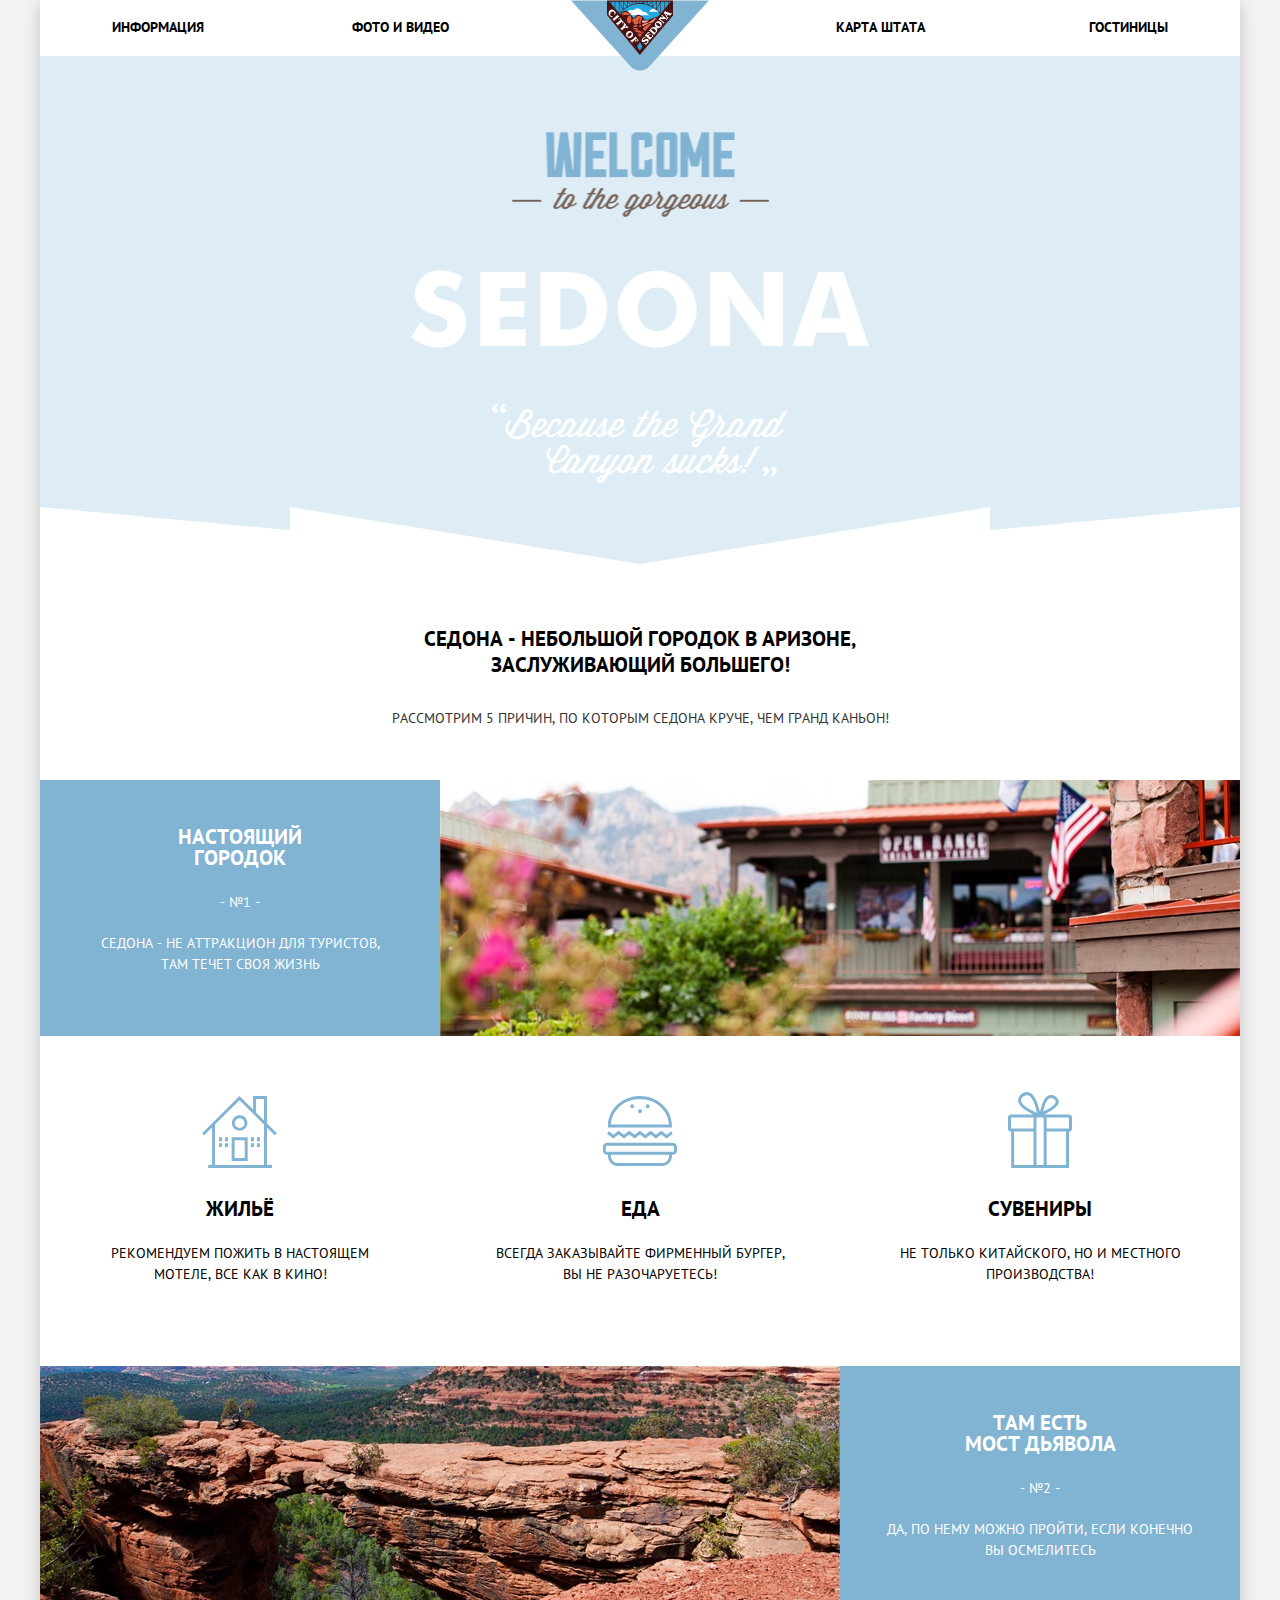
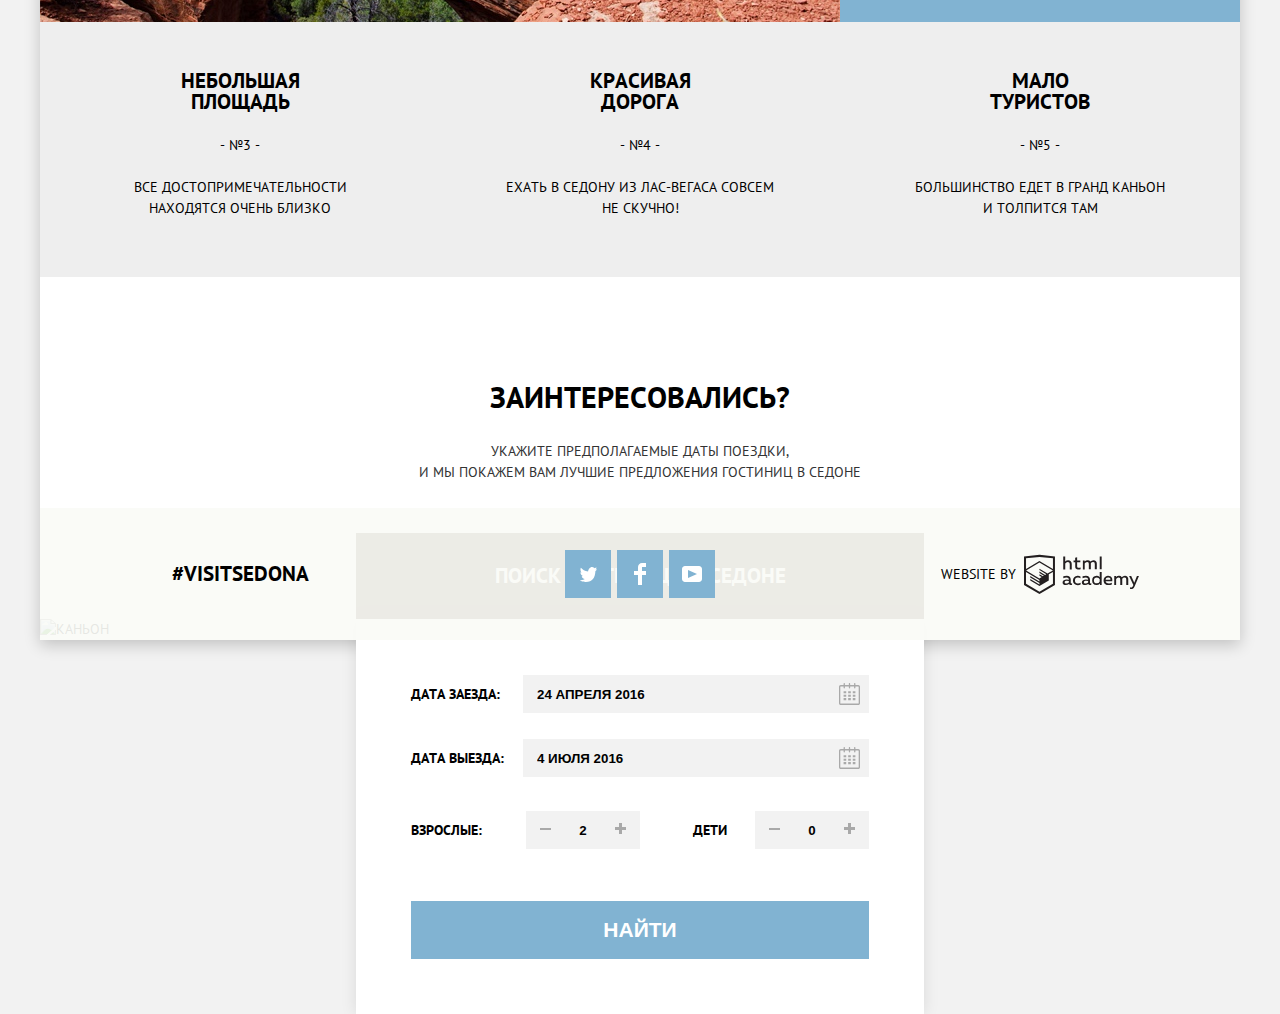
==== index.html @ c198c1eb "финальные правки 2" ====
<!DOCTYPE html>
<html lang="ru">
  <head>
    <meta charset="utf-8">
    <title>HTML Academy: Седона</title>
    <link href="https://fonts.googleapis.com/css?family=PT+Sans:400,700&amp;subset=cyrillic" rel="stylesheet">
    <link rel="stylesheet" href="css/normalize.css">
    <link rel="stylesheet" href="css/style.css">
  </head>

  <body>
    <div class="container">
        <header class="page-header">
            <nav class="main-navigation">
                <ul class="site-navigation">
                    <li><a href="#">Информация</a></li>
                    <li><a href="#">Фото и видео</a>   </li>
                    <li><a href="#">Карта штата</a></li>
                    <li><a  class="catalog-link" href="catalog.html">Гостиницы</a></li>
                </ul>
            </nav>
    
    <div class="page-header-logo">
        <a href="./index.html"><img src="img/logo.svg" width="138" height="71" alt="Логотип City of Sedona"></a>
      </div>
    </header>


    <main>
      <div class="background-image">
            <svg width="1200" height="57" preserveAspectRatio="none" viewBox="0 0 1200 59" xmlns="http://www.w3.org/2000/svg"><path d="M0 59V0l250 24V0l350 59L950 0v24l250-24v60H0z" fill="#fff"/></svg>
        <img src="img/welcome.png" width="458" height="352" alt="Welcome to the gorgeous Sedona">
      </div>

      <section class="features">
        <h1>Седона - небольшой городок в Аризоне, заслуживающий большего!</h1>
        <p>Рассмотрим 5 причин, по которым Седона круче, чем Гранд каньон!</p>
      </section>

      <h2 class="visually-hidden">5 Преимуществ</h2>

      <section class="features-blue-one">
        <div class="content">
          <h2>Настоящий городок</h2>
            <span>- №1 -</span>
            <p>Седона - не аттракцион для туристов,
            там течет своя жизнь</p>
        </div>
        <div class="features-one-picture">
          <img src="img/image1.jpg" width="800" height="401" alt="Дом">
        </div>
      </section>


      <section class="features-white">
        <div class="features-white-items">
          <h2>Жильё</h2>
            <p>Рекомендуем пожить в настоящем мотеле,
            все как в кино!</p>
        </div>

        <div class="features-white-items">
          <h2>Еда</h2>
            <p>Всегда заказывайте фирменный бургер,
            вы не разочаруетесь!</p>
        </div>

        <div class="features-white-items">
          <h2>Сувениры</h2>
            <p>Не только китайского,
            но и местного производства!</p>
        </div>
      </section>

      <section class="features-blue-two">
        <div class="content-blue">
          <h2>Там есть<br> Мост Дьявола</h2>
            <span>- №2 -</span>
            <p>Да, по нему можно пройти,
            если конечно вы осмелитесь</p>
        </div>
        <div class="features-two-picture">
          <img src="img/image2.jpg" width="800" height="401" alt="Каньон">
        </div>
      </section>
    

      <section class="features-grey">
        <div class="content-grey">
          <h2>Небольшая площадь</h2>
          <span>- №3 -</span>
          <p>Все достопримечательности находятся очень близко</p>
        </div>

        <div class="content-grey">
          <h2>Красивая дорога</h2>
          <span>- №4 -</span>
          <p>Ехать в Седону из Лас-Вегаса совсем не скучно!</p>
        </div>

        <div class="content-grey">
          <h2>Мало туристов</h2>
          <span>- №5 -</span>
          <p>Большинство едет в Гранд каньон <br>и толпится там</p>
        </div>
      </section>

      <section class="question">
        <div class="question-container">
          <h3>Заинтересовались?</h3>
            <p>Укажите предполагаемые даты поездки,<br>и мы покажем вам лучшие предложения гостиниц в Седоне</p>
          <button class="button" type="button">Поиск гостиницы в Седоне</button>
        </div>
      </section>

        <!--Форма поиска гостиниц начало-->
      <div class="search-sedona">
        <div class="search-container">
          <form action="https://echo.htmlacademy.ru" method="get">

              <div class="input_data">
                  <label for="check-in">Дата заезда:</label>
                  <input type="text" name="check-in" id="check-in" value="24 апреля 2016">
              
              <button class="input_data-btn" type="button" name="button">
               <svg xmlns="http://www.w3.org/2000/svg" width="21" height="22" viewBox="0 0 21 22">
                      <path fill="#cacaca" d="M19.251 2.025h-2.845V.648c0-.381-.294-.689-.656-.689-.363 0-.656.308-.656.689v1.377h-3.938V.648c0-.381-.294-.689-.655-.689-.363 0-.657.308-.657.689v1.377H5.906V.648c0-.381-.294-.689-.656-.689-.363 0-.657.308-.657.689v1.377H1.75C.784 2.025 0 2.847 0 3.862v16.302C0 21.179.784 22 1.75 22h17.501c.966 0 1.749-.821 1.749-1.836V3.862c0-1.015-.783-1.837-1.749-1.837zm.437 18.139a.448.448 0 0 1-.437.459H1.75a.45.45 0 0 1-.438-.459V3.862a.45.45 0 0 1 .438-.459h2.844v1.378c0 .381.294.689.657.689.362 0 .656-.308.656-.689V3.403h3.938v1.378c0 .381.294.689.657.689.361 0 .655-.308.655-.689V3.403h3.938v1.378c0 .381.293.689.656.689.362 0 .656-.308.656-.689V3.403h2.845c.241 0 .437.206.437.459v16.302z M4.594 8.225h2.625v2.066H4.594zM4.594 11.668h2.625v2.067H4.594zM4.594 15.112h2.625v2.066H4.594zM9.188 15.112h2.625v2.066H9.188zM9.188 11.668h2.625v2.067H9.188zM9.188 8.225h2.625v2.066H9.188zM13.781 15.112h2.625v2.066h-2.625zM13.781 11.668h2.625v2.067h-2.625zM13.781 8.225h2.625v2.066h-2.625z"/>
                    </svg>
                </button>
            </div>


            <div class="input_data"> 
                  <label for="check-out">Дата выезда:</label>
                  <input type="text" name="check-out" id="check-out" value="4 июля 2016">

          <button class="input_data-btn" type="button" name="button">
            <svg xmlns="http://www.w3.org/2000/svg" width="21" height="22" viewBox="0 0 21 22">
                      <path fill="#cacaca" d="M19.251 2.025h-2.845V.648c0-.381-.294-.689-.656-.689-.363 0-.656.308-.656.689v1.377h-3.938V.648c0-.381-.294-.689-.655-.689-.363 0-.657.308-.657.689v1.377H5.906V.648c0-.381-.294-.689-.656-.689-.363 0-.657.308-.657.689v1.377H1.75C.784 2.025 0 2.847 0 3.862v16.302C0 21.179.784 22 1.75 22h17.501c.966 0 1.749-.821 1.749-1.836V3.862c0-1.015-.783-1.837-1.749-1.837zm.437 18.139a.448.448 0 0 1-.437.459H1.75a.45.45 0 0 1-.438-.459V3.862a.45.45 0 0 1 .438-.459h2.844v1.378c0 .381.294.689.657.689.362 0 .656-.308.656-.689V3.403h3.938v1.378c0 .381.294.689.657.689.361 0 .655-.308.655-.689V3.403h3.938v1.378c0 .381.293.689.656.689.362 0 .656-.308.656-.689V3.403h2.845c.241 0 .437.206.437.459v16.302z M4.594 8.225h2.625v2.066H4.594zM4.594 11.668h2.625v2.067H4.594zM4.594 15.112h2.625v2.066H4.594zM9.188 15.112h2.625v2.066H9.188zM9.188 11.668h2.625v2.067H9.188zM9.188 8.225h2.625v2.066H9.188zM13.781 15.112h2.625v2.066h-2.625zM13.781 11.668h2.625v2.067h-2.625zM13.781 8.225h2.625v2.066h-2.625z"/>
                    </svg>
                  </button>
                </div>

              <div class="people">
                <div class="half-width">
                  <label class="adults-people" for="adults">Взрослые:</label>
                  
                  <div class="container-minus-plus">
                    <button class="btn-minus" type="button">
                        <svg height="8" width="13">
                        <polygon fill="#a9a9a9" points="1 1, 12 1, 12 3, 1 3, 1 1"/>
                        </svg>
                    </button>

              <input type="text" name="adults" value="2" id="adults">
              <button class="btn-plus" type="button">
                <svg height="13" width="13">
                <polygon fill="#a9a9a9" points="0 5, 4 5, 4 1,7 1, 7 5, 11 5, 11 8, 7 8, 7 12, 4 12, 4 8, 0 8, 0 5"/>
                </svg>

            </button>
         </div>
      </div>


      <div class="half-width">
          <label for="adults">Дети</label>
        <div class="container-minus-plus">
          <button class="btn-minus" type="button">
            <svg height="8" width="13">
              <polygon fill="#a9a9a9" points="1 1, 12 1, 12 3, 1 3, 1 1"/>
            </svg>
          </button>

            <input type="text" name="kids" value="0" id="kids">
            <button class="btn-plus" type="button">
              <svg height="13" width="13">
                <polygon fill="#a9a9a9" points="0 5, 4 5, 4 1,7 1, 7 5, 11 5, 11 8, 7 8, 7 12, 4 12, 4 8, 0 8, 0 5"/>
              </svg>
            </button>
          </div>
        </div>
    </div>

       <button class="search-btn" type="submit">Найти</button>
              
      </form>
    </div>
    </div>
      <!--Форма поиска конец-->
  </main>
  
              <section class="map">
                <img src="img/map.jpg" width="1200" height="593" alt="Каньон">
              </section>


    <footer class="main-footer">
        <div class="insta">
        <a href="#">#visitsedona</a>
        </div>
        <div class="social">
        <ul>
          <li><a class="social-button" href="https://twitter.com" aria-label="Twitter"><svg xmlns="http://www.w3.org/2000/svg" width="17px" height="15px" viewBox="0 0 17 15"> 
            <path fill="#FFF" d="M10.95.144c1.685-.496 2.984.27 3.577 1.179.673-.231 1.331-.481 2.011-.708a2.345 2.345 0 0 1-.857 1.768c.685.17 1.304-.491 1.304-.491-.169 1-1.006 1.788-1.563 2.024-.231 6.75-3.175 11.217-10.077 11.082h-.446c-.41 0-4.164-.46-4.898-1.887 2.271.196 3.893-.422 4.693-1.177-.96-.3-2.679-.477-2.979-2.95.349.106.564.228 1.19.119C1.705 8.247.374 7.53.448 5.33c.285.328 1.067.536 1.34.472C1.085 5.561-.182 2.442.894.85c1.818 1.854 3.735 3.606 7.152 3.773C8.254 2.33 9.183.793 10.95.144z"></path>
              </svg>
            </a></li>
          <li><a class="social-button" href="https://facebook.com" aria-label="Facebook"><svg xmlns="http://www.w3.org/2000/svg" width="12px" height="22px" viewBox="0 0 12 22">  <path fill="#FFF" d="M12,4 L12,0 L8,0 C5.790861,-1.3527075e-16 4,1.790861 4,4 L4,8 L0,8 L0,12 L4,12 L4,22 L8,22 L8,12 L12,12 L12,8 L8,8 L8,4 L12,4Z"></path>
          </svg>
          </a></li>
          <li><a class="social-button" href="https://youtube.com" aria-label="YouTube"><svg xmlns="http://www.w3.org/2000/svg" width="20" height="16" viewBox="0 0 20 16"><path fill="#FFF" d="M17 0H3C1.35 0 0 1.35 0 3v10c0 1.65 1.35 3 3 3h14c1.65 0 3-1.35 3-3V3c0-1.65-1.35-3-3-3zM6.027 11.998V4.002L15.014 8l-8.987 3.998z"></path></svg>
          </a></li>
        </ul>
      </div>
      <p class="footer-copyright">
      <span>Website by</span>
        <a class="copyright-btn" href="https://htmlacademy.ru/intensive/htmlcss" aria-label="HTML academy"><svg id="Layer_1" data-name="Layer 1" width="115" height="41" xmlns="http://www.w3.org/2000/svg" viewBox="0 0 108.08 36.85"><title>logo-htmlacademy-small1</title><path fill="#231f20" d="M44.61,26.88a2,2,0,0,0,.55-0.1v1.33a3.25,3.25,0,0,1-1.18.21,1.67,1.67,0,0,1-1.67-1,4.84,4.84,0,0,1-3.14,1.08c-1.51,0-2.91-.83-2.91-2.55,0-2.13,2-2.79,3.71-2.79a11.08,11.08,0,0,1,2.17.25v-0.3c0-1-.76-1.77-2.19-1.77a7.42,7.42,0,0,0-3,.64v-1.7a10.21,10.21,0,0,1,3.19-.55c2.36,0,3.81,1.12,3.81,3.65v3a0.54,0.54,0,0,0,.49.59h0.17Zm-6.44-1.13A1.35,1.35,0,0,0,39.63,27h0.11a3.39,3.39,0,0,0,2.41-1V24.58a9.72,9.72,0,0,0-1.81-.21c-1,0-2.16.33-2.16,1.38h0Zm12.36-6.11a5,5,0,0,1,2.57.64V22a4.08,4.08,0,0,0-2.3-.7,2.75,2.75,0,1,0,0,5.49,5,5,0,0,0,2.43-.64v1.71a6.27,6.27,0,0,1-2.76.57A4.21,4.21,0,0,1,46,24.51q0-.21,0-0.41a4.32,4.32,0,0,1,4.18-4.46h0.38Zm12.17,7.24a2,2,0,0,0,.55-0.1v1.33a3.25,3.25,0,0,1-1.18.21,1.67,1.67,0,0,1-1.67-1,4.84,4.84,0,0,1-3.14,1.08c-1.51,0-2.91-.83-2.91-2.55,0-2.13,2-2.79,3.71-2.79a11.08,11.08,0,0,1,2.17.25v-0.3c0-1-.76-1.77-2.19-1.77a7.42,7.42,0,0,0-3,.64v-1.7a10.21,10.21,0,0,1,3.19-.55c2.36,0,3.81,1.12,3.81,3.65v3a0.54,0.54,0,0,0,.49.59h0.17Zm-6.44-1.13A1.35,1.35,0,0,0,57.73,27h0.11a3.39,3.39,0,0,0,2.41-1V24.58a9.72,9.72,0,0,0-1.81-.21c-1.06,0-2.16.33-2.16,1.38h0ZM73,16V28.2H71.35V26.88a3.88,3.88,0,0,1-3.19,1.54,4.4,4.4,0,0,1,0-8.78,3.81,3.81,0,0,1,3,1.3V16H73Zm-4.53,5.22a2.76,2.76,0,1,0,0,5.52A2.86,2.86,0,0,0,71.15,25V23A2.91,2.91,0,0,0,68.49,21.27ZM79,19.64c3.31,0,4.46,2.68,3.92,5.09H76.7c0.21,1.5,1.67,2.11,3.19,2.11a6.11,6.11,0,0,0,2.64-.59v1.6a7.14,7.14,0,0,1-3,.57C77,28.42,74.78,27,74.78,24a4.18,4.18,0,0,1,4-4.39H79Zm0.09,1.54a2.28,2.28,0,0,0-2.44,2.1v0.06H81.3A2,2,0,0,0,79.13,21.18Zm5.73,7V19.87h1.65v1a3.81,3.81,0,0,1,2.78-1.27A2.86,2.86,0,0,1,91.89,21a4.12,4.12,0,0,1,2.91-1.33A3.06,3.06,0,0,1,98,23V28.2h-1.9V23.05a1.59,1.59,0,0,0-1.42-1.75H94.42a2.8,2.8,0,0,0-2.07,1.12V28.2h-1.9V23.05A1.59,1.59,0,0,0,89,21.31H88.8a3,3,0,0,0-2.21,1.29v5.63H84.86Zm21.31-8.33h1.9l-3.91,9.46c-0.9,2.17-2.09,2.86-3.35,2.86a4.76,4.76,0,0,1-1.1-.14V30.46a2.86,2.86,0,0,0,.85.12c0.9,0,1.58-.64,2.07-1.9l0.17-.42-4-8.4h2l2.86,6.29ZM38.73,1.46V6.22a3.81,3.81,0,0,1,2.7-1.14,3.25,3.25,0,0,1,3.44,3.4v5.15H43V8.72a1.81,1.81,0,0,0-1.61-2h-0.3a2.93,2.93,0,0,0-2.32,1.39v5.52h-1.9V1.46h1.9ZM49.94,2.31v3h3V6.91h-3v3.81c0,1.1.5,1.46,1.58,1.46a4.49,4.49,0,0,0,1.69-.33v1.6A6.8,6.8,0,0,1,51,13.8a2.55,2.55,0,0,1-2.86-2.74V6.89H46.58V5.26h1.5V2.74Zm5.4,11.31V5.28H57v1A3.81,3.81,0,0,1,59.77,5a2.86,2.86,0,0,1,2.6,1.33A4.12,4.12,0,0,1,65.28,5,3.06,3.06,0,0,1,68.44,8.4v5.21h-1.9V8.46a1.59,1.59,0,0,0-1.42-1.75H64.89a2.8,2.8,0,0,0-2.07,1.12v5.78h-1.9V8.46A1.59,1.59,0,0,0,59.5,6.71H59.27A3,3,0,0,0,57.06,8v5.63H55.34ZM71.17,1.45H73V13.6H71.17V1.45ZM14.71,0H14.55L0,1.54V28.21l14.55,8.66,14.55-8.66V1.54Zm12.5,27.1L14.55,34.64,1.9,27.12V16.18l12.59,7.5V25L5.86,19.9v1.31l8.68,5.21v1.39L5.87,22.65V24l8.68,5.21,8.75-5.24V18.31L27.2,16V27.12Zm0-12.53-3.48,2-1.6,1L14.51,13v1.31L21,18.23H21l-0.14.09-1,.54-5.37-3.2V17l4.24,2.52-1,.67-3.2-1.9v1.31l2.1,1.24L14.5,22.1,2,14.65,14.51,7.11Zm0-1.32L14.49,5.76,1.91,13.25v-10L14.56,1.92,27.21,3.25v10h0Z" transform="translate(0 -0.02)">
        </path></svg></a>
      </p>
    </footer>
  </div>    
  </body>
</html>
---- css/style.css ----
/* index.html*/
body {
	margin: 0;
	padding: 0;
	font-family: "PT Sans", "Arial", sans-serif;
	font-size: 14px;
	line-height: 21px;
	font-weight: 400;
	color: #333333;
  background-color: #f2f2f2;
  text-transform: uppercase;
  font-kerning: none;
  }

 a {
  	text-decoration: none; 
  }  
html { 
box-sizing: border-box;
}
*, *::before, *::after {
box-sizing: inherit; 
} 
 /* header */

.container {
 width: 1200px;
 margin: 0 auto;
 position: relative;
 background-color: #ffffff;
 box-shadow: 0 5px 15px 0 rgba(0, 0, 0, 0.2)
 }
 
.main-navigation ul {
  display: flex;
  flex-direction: row;
  justify-content: space-around;
  margin: 0;
  padding: 0;
}
.main-navigation {
  font-size: 14px;
  list-style: none;
  line-height: 26px;
  font-weight: bold;
  text-transform: uppercase;
  color: #000000;
  }
.site-navigation li {
  width: 240px; 
  text-align: center;
  padding: 14px 0 16px; 
}
.site-navigation li:first-child, 
.site-navigation li:nth-child(2) {
  text-align: left;
  padding-left: 72px;
}
.site-navigation li:nth-child(2) {
margin-right: 240px;
}
.site-navigation li:nth-child(3)
.site-navigation li:nth-child(4) {
  padding-right: 72px;
  text-align: right;
}
.site-navigation {
    list-style: none;
  }
.site-navigation a {
    color: #000000;
    font-weight: bold;
    text-decoration: none;
  }
  .site-navigation a:hover {
    color: #81b3d2;
  }
  .site-navigation a:active {
    color: #000000;
    opacity: 0.3;
  }
.page-header-logo {
  width: 138px;
  position: absolute;
  left: 50%;
  top: 0;
  z-index: 18;
  margin-left: -69px;
  margin-right: auto;
 }

 .background-image {
  background: #deecf5 url("../img/bg.jpg") no-repeat center top;
  position: relative;
  padding-top: 70px;
  height: 508px;
  background-size: cover;
  position: relative;
 }
 .background-image svg{
      position: absolute;
    bottom: 0;
    left: 0;
 }
.background-image img {
  display: block;
  margin-top: 6px;
  margin-bottom: 69px;
  margin-left: 371px;
 }
 .catalog-link{
  margin-left: 16px;
 }
/*MAIN*/
 .container {
  display: flex;
  flex-direction: column;
  width: 1200px;
  margin: 0 auto;
}
.features {
  display: block;
  position: relative;
  width: 100%;
  padding: 51px 0;
  margin: 0 auto; 
  background-color: #ffffff;
  text-align: center;
}
.features h1{
  color: #000000;
  text-align: center;
  font-size: 21px;
  line-height: 26px;
  margin-bottom: 27px;
  font-weight: bold;
  margin: 0 auto;
  margin-top: 11px;
  margin-bottom: 30px;
  width: 450px;
}
.features p {
  margin: 0 auto;    
  text-align: center;

}
.visually-hidden {
position: absolute;
width: 1px;
height: 1px;
margin: -1px;
border: 0;
padding: 0;
clip: rect(0 0 0 0);
overflow: hidden;
}

.features-blue-one {
  display: flex;
  width: 100%; 
  flex-wrap: wrap;
}

.features-blue-one {
color: #ffffff;
background-color: #81b3d2;
text-align: center;
}
.content {
  padding: 0 55px;
  text-align: center;
  width: 400px;
  padding-top: 46px;
  padding-bottom: 59px;
}
.content h2 {
  margin: 0 auto;
  width: 160px;
  vertical-align: baseline;
  padding-bottom: 24px;
}
.content p {
  width: 290px;
  margin: 0 auto;
  padding: 0;
  margin-top: 20px;
}



.content span {
  margin-top: 24px;
  margin-bottom: 21px;
  min-width: 50px;
}
.features-one-picture img {
  width: 800px;
  max-height: 256px;
  overflow: hidden;
  vertical-align: bottom;
  object-fit: none;
  object-position: 50% -78px; 
}
.features-white {
  display: flex;
  justify-content: space-around;
  text-align: center;
  min-height: 254px;
  background-color: #fff;
  color: #000000;
 }

.features-white h2{
  font-size: 21px;
  color: #000000;
  margin-bottom: 24px;
  font-weight: bold;
  background-color: #ffffff;
 }
.features-white-items p{
  width: 300px; 
  text-align: center;
  margin: 0 auto;
}

.features-white-items{
  width: 400px;
  padding-top: 145px;
  min-height: 169px;  
  padding-bottom: 81px;
  text-align: center;

}


.features-white-items:nth-child(1){
background: url(../img/icon-1.svg) 162px 60px no-repeat;
}

.features-white-items:nth-child(2){
background: url(../img/icon-2.svg) 162px 60px no-repeat;
}
.features-white-items:nth-child(3){
background: url(../img/icon-3.svg) 168px 56px no-repeat;}
 .features-blue-two {
  color: #ffffff;
  background-color: #81b3d2;
  text-align: center;
 }
 .features-blue-two {
  display: flex;
  flex-direction: row-reverse;
  width: 100%;
}
.features-two-picture {
  width: 800px;
  max-height: 256px;
  overflow: hidden;
  vertical-align: bottom;
}
.content-blue {
  padding: 0 40px;
  text-align: center;
  width: 400px;
  padding-top: 46px;
  padding-bottom: 59px;
}
.content-blue h2 {
  margin: 0 auto;
  width: 160px;
  vertical-align: baseline;
  padding-bottom: 24px;
}
.content-blue p {
  width: 310px;
  margin: 0 auto;
  padding: 0;
  margin-top: 20px;
}
.features-two-picture img{
  object-fit: none;
  top: 4px;
  object-position: 50% -76px;
}
.features-grey {
  color: #000000;
  background-color: #eeeeee;
  min-height: 255px;
}
.features-grey {
  display: flex;
  justify-content: space-between; 
  width: 100%; 
}
.content-grey{
  width: 400px;
  text-align: center;
}
.content-grey h2{
  width: 150px;
  margin: 0 auto;
  margin-top: 48px;
  margin-bottom: 23px;
}
.content-grey p{
  width: 270px;
  margin: 0 auto;
  margin-top: 21px;
  margin-bottom: 58px;
}



/*ФОРМА ПОИСКА*/

.question-container {
  display: block;
  text-align: center;
  padding: 50px 0 0 0;
  min-height: 115px;
  margin: 0 auto;
}
.question-container h3 {
  margin-top: 59px;
  margin-bottom: 34px;
}
.question-container p{
  width: 500px;
  margin: 0 auto; 
  margin-bottom: 50px;
}
.button {
  margin: 0;
  padding: 0;
  width: 568px;
  height: 86px;
  font: inherit;
  background-color: #766357;
  color: #fff;
  border: none;
  font-size: 21px;
  line-height: 26px;
  font-weight: 700;
  text-transform: uppercase;
}
.button:hover {
  color: #d8d8d8;
  background-color: #604e43;
}
.button:active {
  color: #d8d8d8;
  background-color: #503e33;
}
 .question-container h3{
  font-size: 30px;
  color: #000000;
  background-color: #ffffff; 
 }
 .question {
  display: flex;
}

.search-sedona{
  box-shadow: 0 0px 15px 0 rgba(0, 0, 0, 0.1); 
  margin: 0 auto; 
  width: 568px; 
  height: 395px; 
  position: absolute; 
  background-color: #fff;
  left: 316px;
}
.search-sedona {
color: #000;
font-size: 14px;
line-height: 26px;
font-weight: 700;
}
.search-sedona input {
font-weight: 700;
text-transform: uppercase;
}
.search-container{
  margin: 43px 55px; 
}


.input_data input{ 
  width: 346px;
  height: 38px;
  padding-left: 12px;
  padding-right: 38px;
  background-color: #f2f2f2;
  border: 2px solid #f2f2f2;
  outline: none;
  margin: 13px 0;
}
.input_data input:hover{
  background-color: #ebebeb; 
  border: 2px solid #ebebeb; 
  outline:none; 
}
.input_data input:focus{
  background-color: transparent; 
  border: 2px solid #e5e5e5; 
  outline:none; 
}
.input_data{
  position: relative; 
  display: flex;
  justify-content: space-between; 
  align-items: center; 
  align-self: center; 
}
.input_data button{ 
  position: absolute;
  right: 3px;
  top: 20px;
  background: transparent;
  border: none;
  cursor: pointer;
}

/* взрослые дети*/

.people, 
.half-width, 
.container-minus-plus{ 
  display: flex;
  align-items: center; 
  align-self: center; 
  justify-content: space-between;
}
.people{
  margin-top: 21px;
}
.people button{
  width: 38px;
  height: 38px;
  background-color: #f2f2f2; 
  border: 2px solid #f2f2f2; 
  outline:none; 
  cursor: pointer; 
}
.people input{
  width: 38px;
  height: 38px;
  text-align: center; 
  background-color: #f2f2f2; 
  border: 2px solid #f2f2f2; 
  outline:none; 
}
.people input:active{
  background-color: #ebebeb; 
  border: 2px solid #ebebeb; 
  outline:none; 
}
.people input:focus{
  background-color: transparent; 
  border: 2px solid #e5e5e5; 
  outline:none; 
}

.people label{
  margin-right: 28px; 
}
label.adults-people {
  margin-right: 44px;
}
.search-btn{
  width: 458px;
  height: 58px;
  border: none;
  color: rgba(255, 255, 255, 1);
  background-color: #81b3d2;
  margin-top: 52px;  
  text-transform: uppercase;
  font-size: 21px;
  line-height: 26px;
  font-weight: 700; 
}

.search-btn:hover{
  color: rgba(255, 255, 255, 1);
  background-color: #669ec0;
}
.search-btn:active{
  color: rgba(255, 255, 255, 0.3); 
}


.input_data-btn path{
  fill: #a9a9a9;
}
.input_data-btn:hover path{
  fill: #000000;
}
.input_data-btn:active path{
  fill: #81b3d2;
}

.btn-minus polygon,
.btn-plus polygon{
  fill: #a9a9a9;
}

.btn-minus:hover polygon,
.btn-plus:hover polygon{
  fill: #000000;
}

.btn-minus:active polygon,
.btn-plus:active polygon{
  fill: #81b3d2;
}

/* ФУТЕР*/

.map {
  background-image: url("../img/map.jpg");
  background-repeat: no-repeat;
  height: auto;
  max-width: 100%;
}

.main-footer {
position: absolute;
display: flex;
align-items: center;
bottom: 0;
width: 100%;
padding: 42px 0;
background: rgba(250,251,246,0.9);
}
.footer-hotels {
  display: flex;
  align-items: center;
  bottom: 0;
  width: 100%;
  padding: 40px 0;
}
.insta {
  width: 400px;
  text-align: center;
}
.insta a{
  text-align: left;
  font-weight: 700;
  font-size: 21px;
  line-height: 26px;
  color: #000000;
}
div .social {
  text-align: center;
}
.social li {
  list-style: none;
  margin: 0 3px;
}
.social ul {
  display: flex;
  flex-direction: row;
  justify-content: center;
  width: 400px;
  margin: 0;
  padding: 0;
}

.social {
  display: flex;
}
.footer-copyright {
  width: 400px;

}
.footer-copyright span {
  margin-right: 8px;
  color: #000000;
}

.copyright-btn {
    width: 115px;
    height: 41px;
}

.social-button {
  display: flex;
  width: 46px;
  height: 48px;
  background-color: #81b3d2; 
}
.social-button svg {
  margin: auto;
}
.social-button:hover{
  background-color: #669ec0;
}
.social-button:active,
.social-button:active path{
  background-color: #5496bd;
  fill: rgba(255, 255, 255, 0.3);
}
.footer-copyright {
  margin: 0;
  display: flex;
  justify-content: center;
  align-items: center;
}
.footer-copyright svg:hover path{
  fill: #81b3d2;
}

.footer-logo:active path{
  fill: #bdbbbc;
}

.footer-hotels {
  position: relative;
  background-color: #ffffff;
}



/* catalog.html */

.site-navigation .current, 
.site-navigation .current:active,
.site-navigation .current:hover {
 color: #766357;
  margin-right: -16px;
}

.filters {
  background: #7d9ab9 url("../img/filter_background.jpg") no-repeat center;
  background-position: 0 -54px;
  width: 100%;
  margin: auto;
  min-height: 217px;
 }

 .filter-form {
  display: flex;
  flex-direction: row;
  align-items: flex-start;
  padding: 27px 72px 0;
  color: #ffffff;
 }

.filter-title h2 {
  font-size: 16px;
  line-height: 21px;
  margin-bottom: 24px;
}

.infrastructure,
.hotels-type {
  width: 169px;
  vertical-align: top;
  padding: 0;
  margin-right: 85px;
}
.infrastructure h2,
.hotels-type h2{
  font-size: 16px;
  line-height: 21px;
  font-weight: bold;
  margin: 0;
  margin-bottom: 25px;
}
.filters .hotels-type {
width: 169px;
vertical-align: top;
padding: 0;
}

.filter-title h2{
font-size: 16px;
color: #ffffff;
line-height: 21px;
}
.filter-wrapper {
  list-style: none;
  display: flex;
  flex-direction: column;
}

.filter-wrapper label{
  position: relative;
  margin-bottom: 25px;
  margin-left: 41px;
}

.checkbox + .checkbox-mark{
  position: absolute;
  background-image: url("../img/checkbox-off.svg");
  background-repeat: no-repeat;
  width: 27px;
  height: 23px;
  left: -40px;
  top: -1px;
  cursor: pointer;
}
.checkbox:checked + .checkbox-mark{
  position: absolute;
  background-image: url("../img/checkbox-on.svg");
  background-repeat: no-repeat;
  width: 27px;
  height: 23px;
  left: -40px;
  top: -1px;
  cursor: pointer;
}

.checkbox:disabled + .checkbox-mark {
  position: absolute;
  background-image: url("../img/checkbox-off-di.svg");
  background-repeat: no-repeat;
  width: 27px;
  height: 23px;
  left: -41px;
  top: 0;
  cursor: pointer;
}
.checkbox:disabled:checked + .checkbox-mark{
  position: absolute;
  background-image: url("../img/checkbox-on-di.svg");
  background-repeat: no-repeat;
  width: 27px;
  height: 23px;
  left: -41px;
  top: 0;
  cursor: pointer;
}
.range-filter {
  width: 320px;
  margin-left: auto; 
  margin-right: 72px;
  color: #ffffff;
  position: relative;
  text-transform: uppercase;
}
.filter-range-title {
  margin-bottom: 9px;
  font-weight: 600;
  font-size: 16px;
  line-height: 21px;
  margin-left: 4px;
}
.price-controls {
  position: relative;
  height: 36px;
  margin-bottom: 20px;
  font-size: 0;
  border: 2px solid #ffffff;
  border-radius: 2px;
  
}
.price-controls::after { 
  content: ""; 
  position: absolute;
  top: 50%;
  left: 50%;
  width: 2px;
  height: 22px;
  background: #ffffff;
  transform: translate(-50%, -50%);
}
.price-controls label {
  display: inline-block;
  font-size: 14px;
  line-height: 38px;
  vertical-align: top;
  cursor: pointer;
}
.price-controls .min-price,
.price-controls .max-price {
    margin-top: -2px;
    margin-left: 68px;
}

.price-controls input {
  width: 57px;
  margin: 0;
  color: inherit;
  font: inherit;
  background: none;
  border: none;
}
.range-controls {
  position: relative;
  margin-bottom: 32px;
}
.range-controls .scale {
  height: 2px;
  background: rgba(255, 255, 255, 0.3);
  margin-left: 2px;
}

.range-controls .bar {
  width: 80%;
  height: 2px;
  background: #ffffff;
}
.range-toggle {
  position: absolute;
  top: -9px;
  width: 22px;
  height: 22px;
  background-color: #ababab;
  border: 9px solid #fff;
  border-radius: 50%;
  box-shadow: 0 2px 1px 0 rgba(0,1,1,.2);
  cursor: pointer;
  }

.range-toggle:hover {
  border: 10px solid #fff;
  width: 23px;
  height: 22px;
}

.range-toggle-min {
  left: 2px;
}

.range-toggle-max {
  left: 80%;
}

.btn-transparent {
  display: block;
  margin: 0px 86px;
  padding: 6px 35px;
  font-size: 14px;
  line-height: 20px;
  color: #ffffff;
  text-transform: uppercase;
  background: transparent;
  border: 2px solid #ffffff;
  border-radius: 2px;
  cursor: pointer;
}

.btn-transparent:hover {
  color: #000000;
  background: #ffffff;
}


/* block НАЙДЕНО*/
.list  {
  width: 1200px;
  padding: 26px 72px 0; 
  min-height: 86px; 
  border-bottom: 2px solid #e5e5e5; 
  background-color: #ffffff;
  min-height: 86px;
}

  .list, 
  .result, 
  .sorting, 
  .sorting-list, 
  .sorting-btns{ 
  display: flex; 
  flex-direction: row; 
  align-items: baseline; 
  }

.result {
  margin-top: 5px;
  margin-right: 47px;
}
.sorting{
  width: 892px;
  display: flex;
  justify-content: space-between;
}

.sorting span {
  margin: 0 40px 0 0;
  padding: 0;
}
  
.sorting-list {
  margin-right: 100px;
  padding: 0;
}
.sorting-list li{
  width: 82px;
}
.sorting-list a {
color: rgba(0, 0, 0, 0.3);
text-decoration: none;
}

.active, 
.sort-link {
  margin-right: 32px;
}

.sorting-btns ul{
  margin-left: auto;
  width: 50px;
}
.sorting-btns li{
  margin-left: 12px;
}
.sorting-btns svg{
  margin-top: -2px;
}
.sorting-btns a:hover,
.sorting-btns path:hover{
  color: #81b3d2;
  text-decoration: none;
  fill: #231f20;
}
.sorting-btns a:active,
.sorting-btns path:active{
  color: #000000;
  text-decoration: none;
  fill: #81b3d2;
}
.sorting-btns{
  margin-left: auto;
}
.hotel-catalog {
  display: flex;
  flex-direction: column;
  width: 100%;
  background-color: #ffffff;
}
.hotels {
 display: flex;
 border-bottom: 2px solid #e5e5e5;
 padding: 26px 72px 23px;   
}
.result {
font-size: 21px;
color: #000000;
line-height: 26px;
font-weight: bold;
}
.sorting {
  font-size: 12px;
  line-height: 18px;
}
.sorting ul {
list-style: none;
}

.sorting-list a {
  color: #000000;
  border-bottom: 1px dotted #81b3d2;
}

.sorting-list .active {
  color: #81b3d2;
  border: none;
}

.sorting-list a:hover {
  color: #81b3d2;
  border-bottom: 1px dotted #81b3d2;
}
.sorting-list a:active {
  color: #000000;
}
.hotel-title a{
  color: #000000;
}
.hotel-title a:hover {
  color: #81b3d2;
}

.hotel-type:nth-child(1) a{
  margin-right: 7px;
  padding: 3px 16px;
  background-color: #81b3d2;
  color: #ffffff;
  font-size: 14px;
  line-height: 21px;
  font-weight: 700;
}
.hotel-type:nth-child(1) a:hover{
  background-color: #669ec0;
}
.hotel-type:nth-child(1) a:active{
  background-color: #5496bd;
  color: rgba(255, 255, 255, 0.3);
}

.hotel-type:nth-child(2) a{
  padding: 3px 16px;
  background-color: #766357;
  color: #ffffff;
  font-size: 14px;
  line-height: 21px;
  font-weight: 700;
}
.hotel-type:nth-child(2) a:hover{
  background-color: #604e43;
}
.hotel-type:nth-child(2) a:active{
  background-color: #503e33;
  color: rgba(255, 255, 255, 0.3);
}


.hotel-title {
font-size: 21px;
color: #000000;
line-height: 26px;
font-weight: bold;

}
.hotel-title {
  margin: 0;
  padding: 0;
  width: 252px;
  color: #000000;
}
.hotel-title:hover {
  color: #81b3d2;
}
.hotel-title:active {
  color: #000000;
  opacity: 0.3;
}

.btn-blue a {
 font: inherit;
 color: #ffffff;
 background-color: #81b3d2; 
 text-align: center;
 text-transform: uppercase;
 vertical-align: middle;
}
.btn-brown a {
 font: inherit;
 color: #ffffff;
 background-color: #766357; 
 text-align: center;
 text-transform: uppercase;
 vertical-align: middle;
}
.btn-blue a:hover {
  color: #ffffff;
  background-color: #669ec0;
}
.btn-blue a:active {
  color: #ffffff;
  opacity: 0.3;
  background-color: #5496bd;
}
.btn-brown a:hover {
  color: #ffffff;
  background-color: #604E43;
}
.btn-brown a:active {
 color: #ffffff;
 background-color: #503e33;
 opacity: 0.3;
}

.hotels-photo {
  margin-top: 4px;
  margin-right: 30px;
  border-style: none;
}
.hotel-container {
display: flex;
flex-direction: column;
margin: 0;
width: 291px;
}


.hotel-price {
  display: flex;
  flex-direction: row;
  max-width: 500px;
}
.hotel-type {
  display: flex;
  flex-direction: column;
}
.hotel-type span {
  margin-top: 7px;
  margin-bottom: 14px;
}
.btn-blue {
  margin-right: 5px;
  width: 110px;
  padding: 3px 16px;
  margin-right: 7px;
  background-color: #81b3d2;
  color: #fff;
}
.btn-blue:hover{
  color: #81b3d2;
}
.btn-blue:active{
  color: rgba(0, 0, 0, 0.3);
}
.btn-brown {
  background-color: #766357;
  color: #fff;
  padding: 3px 16px;

}

.list-stars {
  margin-left: auto;
  display: flex;
  flex-direction: column; 
  margin-right: -6px;
}
.stars {
  background-image: url(../img/star.svg);
  width: 18px;
  height: 18px;
  margin-right: 6px;
}
.list-stars-st {
  display: flex;
  justify-content: flex-end; 
  margin-bottom: 46px;
  margin-top: 5px;
}

.rating{
  padding: 3px 15px;
  color: #666;
  font-size: 14px;
  line-height: 21px;
  font-weight: 400;
  background-color: #f2f2f2;
  text-align: right;
  margin-right: 4px;
}
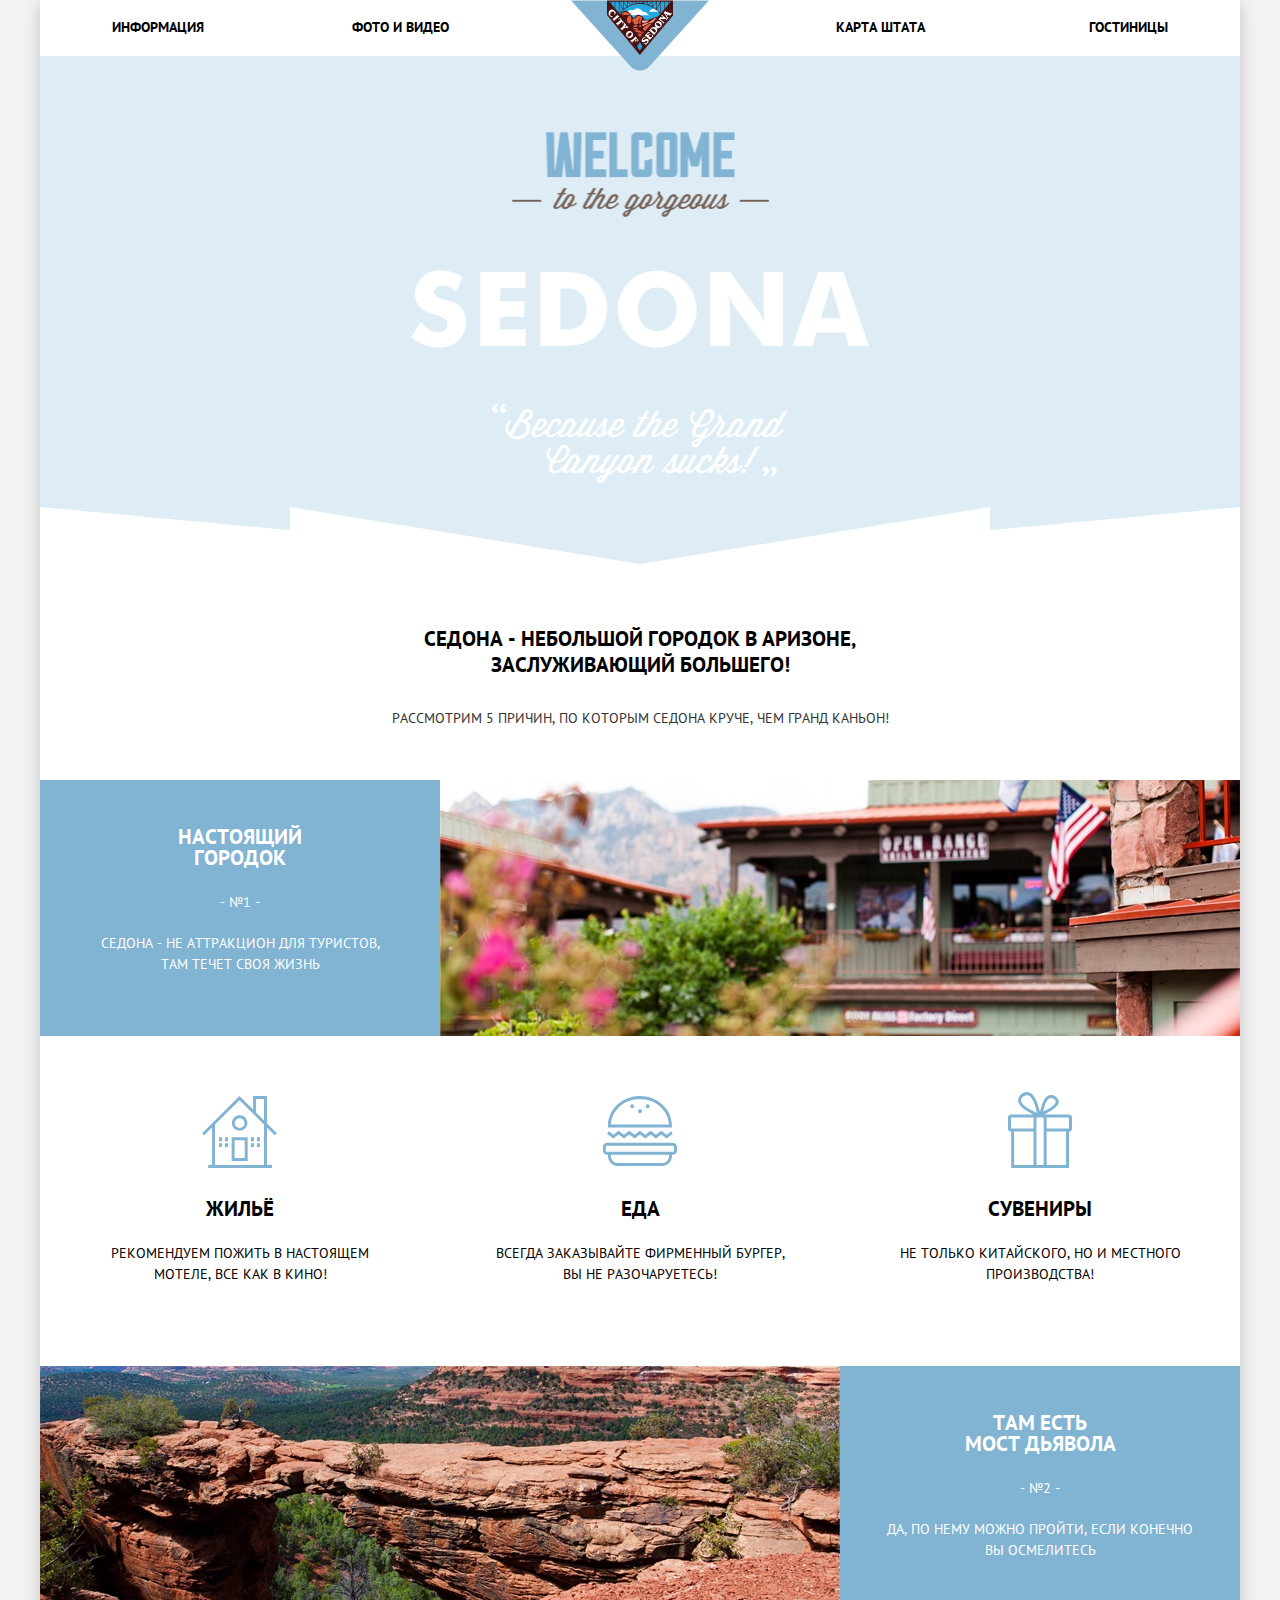
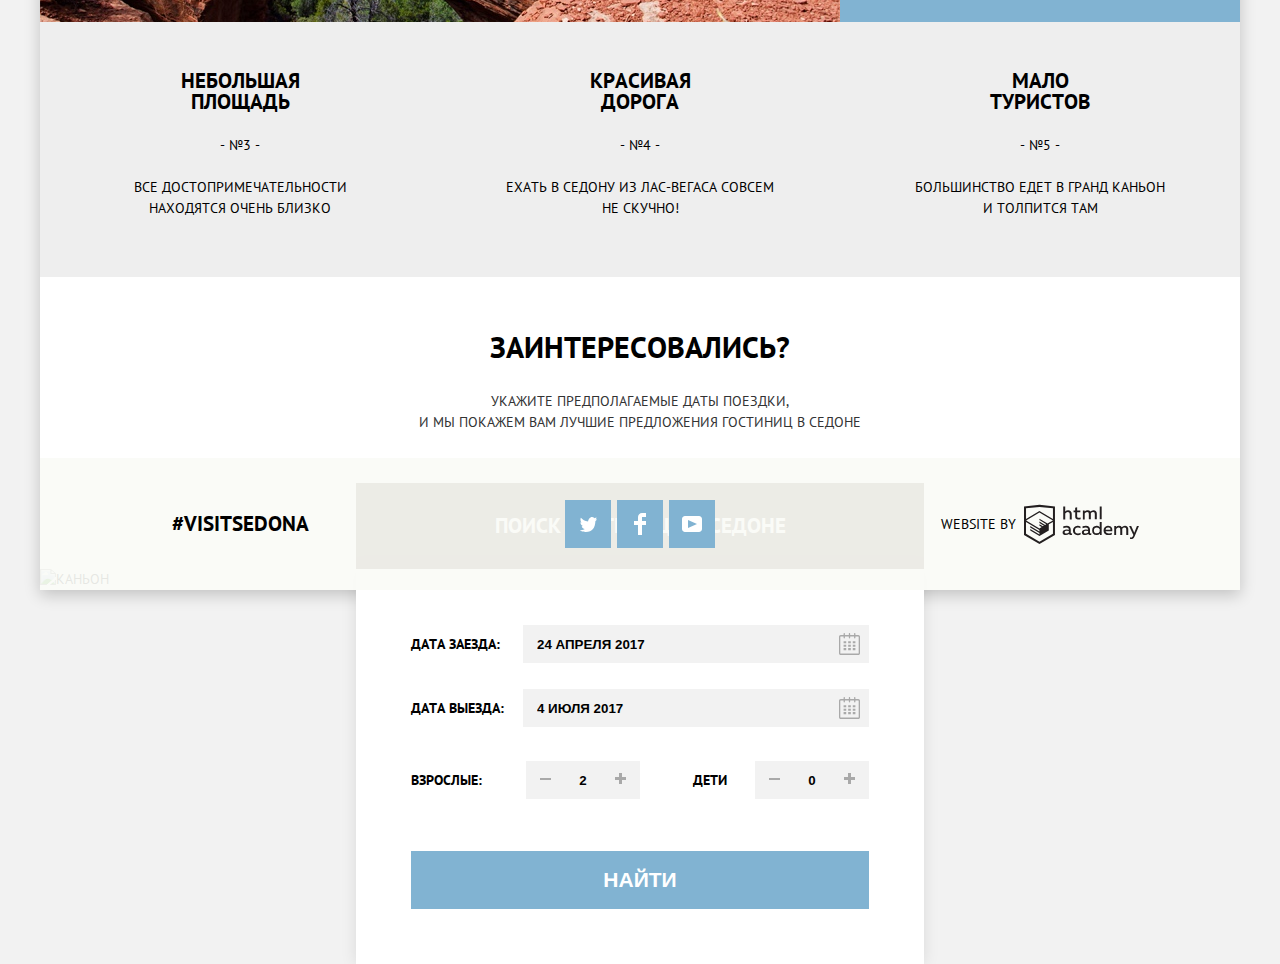
==== commit a5ccd37c: "финальные правки 3" ====
--- a/index.html
+++ b/index.html
@@ -120,7 +120,7 @@
 
               <div class="input_data">
                   <label for="check-in">Дата заезда:</label>
-                  <input type="text" name="check-in" id="check-in" value="24 апреля 2016">
+                  <input type="text" name="check-in" id="check-in" value="24 апреля 2017">
               
               <button class="input_data-btn" type="button" name="button">
                <svg xmlns="http://www.w3.org/2000/svg" width="21" height="22" viewBox="0 0 21 22">
@@ -132,7 +132,7 @@
 
             <div class="input_data"> 
                   <label for="check-out">Дата выезда:</label>
-                  <input type="text" name="check-out" id="check-out" value="4 июля 2016">
+                  <input type="text" name="check-out" id="check-out" value="4 июля 2017">
 
           <button class="input_data-btn" type="button" name="button">
             <svg xmlns="http://www.w3.org/2000/svg" width="21" height="22" viewBox="0 0 21 22">
--- a/css/style.css
+++ b/css/style.css
@@ -186,8 +186,6 @@
   margin-top: 20px;
 }
 
-
-
 .content span {
   margin-top: 24px;
   margin-bottom: 21px;
@@ -229,9 +227,7 @@
   min-height: 169px;  
   padding-bottom: 81px;
   text-align: center;
-
-}
-
+}
 
 .features-white-items:nth-child(1){
 background: url(../img/icon-1.svg) 162px 60px no-repeat;
@@ -316,7 +312,6 @@
 .question-container {
   display: block;
   text-align: center;
-  padding: 50px 0 0 0;
   min-height: 115px;
   margin: 0 auto;
 }
@@ -359,6 +354,58 @@
  .question {
   display: flex;
 }
+.hotel-title a{
+  color: #000000;
+}
+.hotel-title a:hover {
+  color: #81b3d2;
+}
+
+
+/*
+
+.hotel-type:nth-child(2) a{
+  padding: 3px 16px;
+  background-color: #766357;
+  color: #ffffff;
+  font-size: 14px;
+  line-height: 21px;
+  font-weight: 700;
+}
+
+.hotel-type:nth-child(2) a:hover{
+  background-color: #604e43;
+}
+.hotel-type:nth-child(2) a:active{
+  background-color: #503e33;
+  color: rgba(255, 255, 255, 0.3);
+}
+
+.hotel-type:nth-child(1) a{
+  margin-right: 7px;
+  padding: 3px 16px;
+  background-color: #81b3d2;
+  color: #ffffff;
+  font-size: 14px;
+  line-height: 21px;
+  font-weight: 700;
+}
+.hotel-type:nth-child(1) a:hover{
+  background-color: #669ec0;
+}
+.hotel-type:nth-child(1) a:active{
+  background-color: #5496bd;
+  color: rgba(255, 255, 255, 0.3);
+}
+.hotel-type:nth-child(1) a:hover{
+  background-color: #669ec0;
+}
+.hotel-type:nth-child(1) a:active{
+  background-color: #5496bd;
+  color: rgba(255, 255, 255, 0.3);
+}
+
+*/
 
 .search-sedona{
   box-shadow: 0 0px 15px 0 rgba(0, 0, 0, 0.1); 
@@ -383,7 +430,9 @@
   margin: 43px 55px; 
 }
 
-
+.input_data .check-out {
+  padding-top: 3px;
+}
 .input_data input{ 
   width: 346px;
   height: 38px;
@@ -965,11 +1014,58 @@
 .sorting-list a:active {
   color: #000000;
 }
+
+
 .hotel-title a{
   color: #000000;
 }
 .hotel-title a:hover {
   color: #81b3d2;
+}
+
+.hotel-title {
+font-size: 21px;
+color: #000000;
+line-height: 26px;
+font-weight: bold;
+
+}
+.hotel-title {
+  margin: 0;
+  padding: 0;
+  width: 252px;
+  color: #000000;
+}
+
+.hotel-title:active {
+  color: #000000;
+  opacity: 0.3;
+}
+.hotels-photo {
+  margin-top: 4px;
+  margin-right: 30px;
+  border-style: none;
+}
+.hotel-container {
+display: flex;
+flex-direction: column;
+margin: 0;
+width: 291px;
+}
+
+
+.hotel-price {
+  display: flex;
+  flex-direction: row;
+  max-width: 500px;
+}
+.hotel-type {
+  display: flex;
+  flex-direction: column;
+}
+.hotel-type span {
+  margin-top: 7px;
+  margin-bottom: 14px;
 }
 
 .hotel-type:nth-child(1) a{
@@ -997,6 +1093,7 @@
   line-height: 21px;
   font-weight: 700;
 }
+
 .hotel-type:nth-child(2) a:hover{
   background-color: #604e43;
 }
@@ -1005,27 +1102,6 @@
   color: rgba(255, 255, 255, 0.3);
 }
 
-
-.hotel-title {
-font-size: 21px;
-color: #000000;
-line-height: 26px;
-font-weight: bold;
-
-}
-.hotel-title {
-  margin: 0;
-  padding: 0;
-  width: 252px;
-  color: #000000;
-}
-.hotel-title:hover {
-  color: #81b3d2;
-}
-.hotel-title:active {
-  color: #000000;
-  opacity: 0.3;
-}
 
 .btn-blue a {
  font: inherit;
@@ -1062,32 +1138,7 @@
  opacity: 0.3;
 }
 
-.hotels-photo {
-  margin-top: 4px;
-  margin-right: 30px;
-  border-style: none;
-}
-.hotel-container {
-display: flex;
-flex-direction: column;
-margin: 0;
-width: 291px;
-}
-
-
-.hotel-price {
-  display: flex;
-  flex-direction: row;
-  max-width: 500px;
-}
-.hotel-type {
-  display: flex;
-  flex-direction: column;
-}
-.hotel-type span {
-  margin-top: 7px;
-  margin-bottom: 14px;
-}
+
 .btn-blue {
   margin-right: 5px;
   width: 110px;
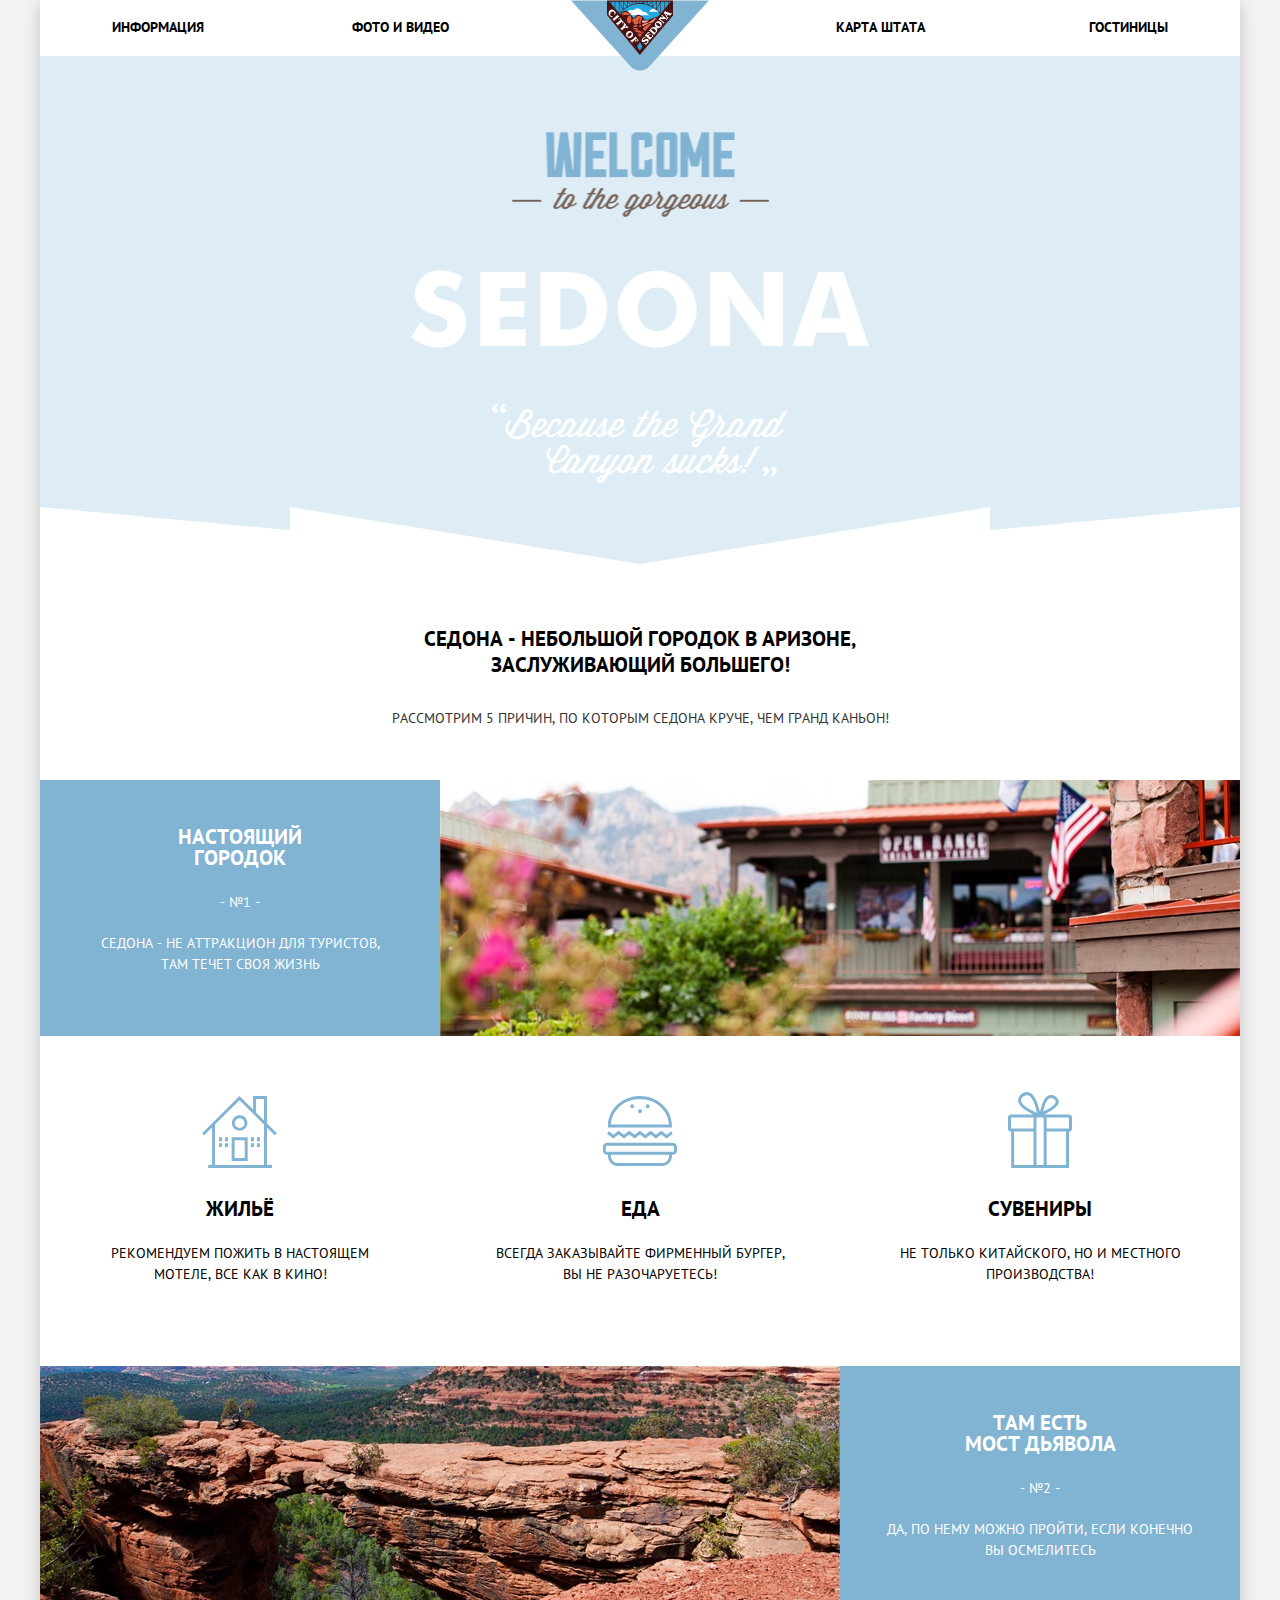
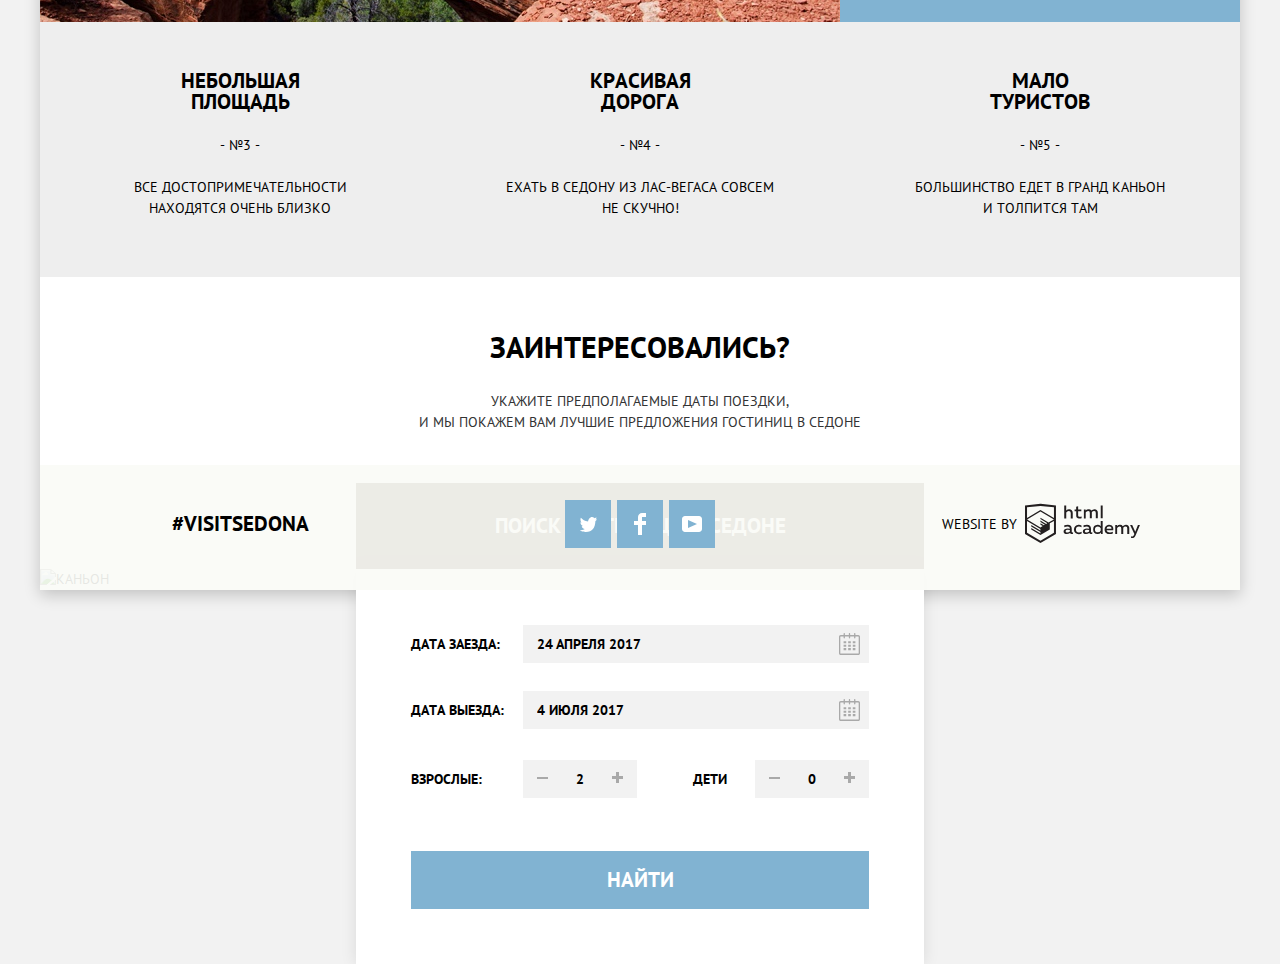
==== commit 05492341: "финальная проверка" ====
--- a/index.html
+++ b/index.html
@@ -4,8 +4,8 @@
     <meta charset="utf-8">
     <title>HTML Academy: Седона</title>
     <link href="https://fonts.googleapis.com/css?family=PT+Sans:400,700&amp;subset=cyrillic" rel="stylesheet">
-    <link rel="stylesheet" href="css/normalize.css">
-    <link rel="stylesheet" href="css/style.css">
+    <link rel="stylesheet" href="css/normalize.min.css">
+    <link rel="stylesheet" href="css/style.min.css">
   </head>
 
   <body>
@@ -130,7 +130,7 @@
             </div>
 
 
-            <div class="input_data"> 
+            <div class="input_data input_datas"> 
                   <label for="check-out">Дата выезда:</label>
                   <input type="text" name="check-out" id="check-out" value="4 июля 2017">
 
--- a/css/style.min.css
+++ b/css/style.min.css
@@ -0,0 +1,1273 @@
+ Beautify
+.main-navigation,body {
+    font-size: 14px;
+    text-transform: uppercase
+}
+
+body {
+    margin: 0;
+    padding: 0;
+    font-family: "PT Sans","Arial",sans-serif;
+    background-color: #f2f2f2;
+    -webkit-font-kerning: none;
+    font-kerning: none;
+    line-height: 21px;
+    font-weight: 400;
+    color: #333
+}
+
+a {
+    text-decoration: none
+}
+
+html {
+    -webkit-box-sizing: border-box;
+    box-sizing: border-box
+}
+
+*,::after,::before {
+    -webkit-box-sizing: inherit;
+    box-sizing: inherit
+}
+
+.container {
+    position: relative;
+    background-color: #fff;
+    -webkit-box-shadow: 0 5px 15px 0 rgba(0,0,0,.2);
+    box-shadow: 0 5px 15px 0 rgba(0,0,0,.2)
+}
+
+.main-navigation ul {
+    display: -webkit-box;
+    display: -ms-flexbox;
+    display: flex;
+    -webkit-box-orient: horizontal;
+    -webkit-box-direction: normal;
+    -ms-flex-direction: row;
+    flex-direction: row;
+    -ms-flex-pack: distribute;
+    justify-content: space-around;
+    margin: 0;
+    padding: 0
+}
+
+.main-navigation {
+    list-style: none;
+    line-height: 26px;
+    font-weight: 700;
+    color: #000
+}
+
+.site-navigation li {
+    width: 240px;
+    text-align: center;
+    padding: 14px 0 16px
+}
+
+.site-navigation li:first-child,.site-navigation li:nth-child(2) {
+    text-align: left;
+    padding-left: 72px
+}
+
+.site-navigation li:nth-child(2) {
+    margin-right: 240px
+}
+
+.site-navigation li:nth-child(3) .site-navigation li:nth-child(4) {
+    padding-right: 72px;
+    text-align: right
+}
+
+.site-navigation {
+    list-style: none
+}
+
+.site-navigation a {
+    color: #000;
+    font-weight: 700;
+    text-decoration: none
+}
+
+.site-navigation a:hover {
+    color: #81b3d2
+}
+
+.site-navigation a:active {
+    color: #000;
+    opacity: .3
+}
+
+.page-header-logo {
+    width: 138px;
+    position: absolute;
+    left: 50%;
+    top: 0;
+    z-index: 18;
+    margin-left: -69px;
+    margin-right: auto
+}
+
+.background-image {
+    background: #deecf5 url(../img/bg.jpg) no-repeat center top;
+    padding-top: 70px;
+    height: 508px;
+    background-size: cover;
+    position: relative
+}
+
+.background-image svg {
+    position: absolute;
+    bottom: 0;
+    left: 0
+}
+
+.background-image img {
+    display: block;
+    margin-top: 6px;
+    margin-bottom: 69px;
+    margin-left: 371px
+}
+
+.catalog-link {
+    margin-left: 16px
+}
+
+.container {
+    display: -webkit-box;
+    display: -ms-flexbox;
+    display: flex;
+    -webkit-box-orient: vertical;
+    -webkit-box-direction: normal;
+    -ms-flex-direction: column;
+    flex-direction: column;
+    width: 1200px;
+    margin: 0 auto
+}
+
+.features {
+    display: block;
+    position: relative;
+    width: 100%;
+    padding: 51px 0;
+    background-color: #fff
+}
+
+.features h1 {
+    color: #000;
+    text-align: center;
+    font-size: 21px;
+    line-height: 26px;
+    font-weight: 700;
+    margin: 11px auto 30px;
+    width: 450px
+}
+
+.features,.features p {
+    margin: 0 auto;
+    text-align: center
+}
+
+.visually-hidden {
+    position: absolute;
+    width: 1px;
+    height: 1px;
+    margin: -1px;
+    border: 0;
+    padding: 0;
+    clip: rect(0 0 0 0);
+    overflow: hidden
+}
+
+.features-blue-one {
+    display: -webkit-box;
+    display: -ms-flexbox;
+    display: flex;
+    width: 100%;
+    -ms-flex-wrap: wrap;
+    flex-wrap: wrap;
+    color: #fff;
+    background-color: #81b3d2;
+    text-align: center
+}
+
+.content {
+    text-align: center;
+    width: 400px;
+    padding: 46px 55px 59px
+}
+
+.content h2 {
+    margin: 0 auto;
+    width: 160px;
+    vertical-align: baseline;
+    padding-bottom: 24px
+}
+
+.content p {
+    width: 290px;
+    padding: 0;
+    margin: 20px auto 0
+}
+
+.content span {
+    margin-top: 24px;
+    margin-bottom: 21px;
+    min-width: 50px
+}
+
+.features-one-picture img {
+    width: 800px;
+    max-height: 256px;
+    overflow: hidden;
+    vertical-align: bottom;
+    -o-object-fit: none;
+    object-fit: none;
+    -o-object-position: 50% -78px;
+    object-position: 50% -78px
+}
+
+.features-white {
+    display: -webkit-box;
+    display: -ms-flexbox;
+    display: flex;
+    -ms-flex-pack: distribute;
+    justify-content: space-around;
+    text-align: center;
+    min-height: 254px;
+    background-color: #fff;
+    color: #000
+}
+
+.features-white h2 {
+    font-size: 21px;
+    color: #000;
+    margin-bottom: 24px;
+    font-weight: 700;
+    background-color: #fff
+}
+
+.features-white-items p {
+    width: 300px;
+    text-align: center;
+    margin: 0 auto
+}
+
+.features-white-items {
+    width: 400px;
+    padding-top: 145px;
+    min-height: 169px;
+    padding-bottom: 81px;
+    text-align: center
+}
+
+.features-white-items:nth-child(1) {
+    background: url(../img/icon-1.svg) 162px 60px no-repeat
+}
+
+.features-white-items:nth-child(2) {
+    background: url(../img/icon-2.svg) 162px 60px no-repeat
+}
+
+.features-white-items:nth-child(3) {
+    background: url(../img/icon-3.svg) 168px 56px no-repeat
+}
+
+.features-blue-two {
+    color: #fff;
+    background-color: #81b3d2;
+    text-align: center;
+    display: -webkit-box;
+    display: -ms-flexbox;
+    display: flex;
+    -webkit-box-orient: horizontal;
+    -webkit-box-direction: reverse;
+    -ms-flex-direction: row-reverse;
+    flex-direction: row-reverse;
+    width: 100%
+}
+
+.features-two-picture {
+    width: 800px;
+    max-height: 256px;
+    overflow: hidden;
+    vertical-align: bottom
+}
+
+.content-blue {
+    text-align: center;
+    width: 400px;
+    padding: 46px 40px 59px
+}
+
+.content-blue h2 {
+    margin: 0 auto;
+    width: 160px;
+    vertical-align: baseline;
+    padding-bottom: 24px
+}
+
+.content-blue p {
+    width: 310px;
+    padding: 0;
+    margin: 20px auto 0
+}
+
+.features-two-picture img {
+    -o-object-fit: none;
+    object-fit: none;
+    top: 4px;
+    -o-object-position: 50% -76px;
+    object-position: 50% -76px
+}
+
+.features-grey {
+    color: #000;
+    background-color: #eee;
+    min-height: 255px;
+    display: -webkit-box;
+    display: -ms-flexbox;
+    display: flex;
+    -webkit-box-pack: justify;
+    -ms-flex-pack: justify;
+    justify-content: space-between;
+    width: 100%
+}
+
+.content-grey {
+    width: 400px;
+    text-align: center
+}
+
+.content-grey h2 {
+    width: 150px;
+    margin: 48px auto 23px
+}
+
+.content-grey p {
+    width: 270px;
+    margin: 21px auto 58px
+}
+
+.question-container {
+    display: block;
+    text-align: center;
+    min-height: 115px;
+    margin: 0 auto
+}
+
+.question-container h3 {
+    margin-top: 59px;
+    margin-bottom: 34px;
+    font-size: 30px;
+    color: #000;
+    background-color: #fff
+}
+
+.question-container p {
+    width: 500px;
+    margin: 0 auto 50px
+}
+
+.button {
+    margin: 0;
+    padding: 0;
+    width: 568px;
+    height: 86px;
+    font: inherit;
+    background-color: #766357;
+    color: #fff;
+    border: 0;
+    font-size: 21px;
+    line-height: 26px;
+    font-weight: 700;
+    text-transform: uppercase
+}
+
+.button:hover {
+    color: #d8d8d8;
+    background-color: #604e43
+}
+
+.button:active {
+    color: #d8d8d8;
+    background-color: #503e33
+}
+
+.question {
+    display: -webkit-box;
+    display: -ms-flexbox;
+    display: flex
+}
+
+.search-sedona {
+    -webkit-box-shadow: 0 0 15px 0 rgba(0,0,0,.1);
+    box-shadow: 0 0 15px 0 rgba(0,0,0,.1);
+    margin: 0 auto;
+    width: 568px;
+    height: 395px;
+    position: absolute;
+    background-color: #fff;
+    left: 316px;
+    color: #000;
+    font-size: 14px;
+    line-height: 26px;
+    font-weight: 700
+}
+
+.search-sedona input {
+    font-weight: 700;
+    text-transform: uppercase
+}
+
+.search-container {
+    margin: 43px 55px
+}
+
+.input_data input {
+    width: 346px;
+    height: 38px;
+    padding-left: 12px;
+    padding-right: 38px;
+    background-color: #f2f2f2;
+    border: 2px solid #f2f2f2;
+    outline: 0;
+    margin: 13px 0
+}
+
+.input_data input:hover {
+    background-color: #ebebeb;
+    border: 2px solid #ebebeb;
+    outline: 0
+}
+
+.input_data input:focus {
+    background-color: transparent;
+    border: 2px solid #e5e5e5;
+    outline: 0
+}
+
+.input_data {
+    position: relative;
+    display: -webkit-box;
+    display: -ms-flexbox;
+    display: flex;
+    -webkit-box-pack: justify;
+    -ms-flex-pack: justify;
+    justify-content: space-between;
+    -webkit-box-align: center;
+    -ms-flex-align: center;
+    align-items: center;
+    -ms-flex-item-align: center;
+    align-self: center
+}
+
+.input_data button {
+    position: absolute;
+    right: 3px;
+    top: 20px;
+    background: 0 0;
+    border: 0;
+    cursor: pointer
+}
+
+.input_datas {
+    margin-top: 2px
+}
+
+.container-minus-plus,.half-width,.people {
+    display: -webkit-box;
+    display: -ms-flexbox;
+    display: flex;
+    -webkit-box-align: center;
+    -ms-flex-align: center;
+    align-items: center;
+    -ms-flex-item-align: center;
+    align-self: center;
+    -webkit-box-pack: justify;
+    -ms-flex-pack: justify;
+    justify-content: space-between
+}
+
+.people {
+    margin-top: 18px
+}
+
+.people button,.people input {
+    width: 38px;
+    height: 38px;
+    background-color: #f2f2f2;
+    border: 2px solid #f2f2f2;
+    outline: 0
+}
+
+.people button {
+    cursor: pointer
+}
+
+.people input {
+    text-align: center
+}
+
+.people input:active {
+    background-color: #ebebeb;
+    border: 2px solid #ebebeb;
+    outline: 0
+}
+
+.people input:focus {
+    background-color: transparent;
+    border: 2px solid #e5e5e5;
+    outline: 0
+}
+
+.people label {
+    margin-right: 28px
+}
+
+label.adults-people {
+    margin-right: 41px
+}
+
+.search-btn {
+    width: 458px;
+    height: 58px;
+    border: 0;
+    color: #fff;
+    background-color: #81b3d2;
+    margin-top: 53px;
+    text-transform: uppercase;
+    font-size: 21px;
+    line-height: 26px;
+    font-weight: 700
+}
+
+.search-btn:hover {
+    color: #fff;
+    background-color: #669ec0
+}
+
+.search-btn:active {
+    color: rgba(255,255,255,.3)
+}
+
+.btn-minus polygon,.btn-plus polygon,.input_data-btn path {
+    fill: #a9a9a9
+}
+
+.btn-minus:hover polygon,.btn-plus:hover polygon,.input_data-btn:hover path {
+    fill: #000
+}
+
+.btn-minus:active polygon,.btn-plus:active polygon,.footer-copyright svg:hover path,.input_data-btn:active path {
+    fill: #81b3d2
+}
+
+.map {
+    background-image: url(../img/map.jpg);
+    background-repeat: no-repeat;
+    height: auto;
+    max-width: 100%
+}
+
+.footer-hotels,.main-footer {
+    display: -webkit-box;
+    display: -ms-flexbox;
+    display: flex;
+    -webkit-box-align: center;
+    -ms-flex-align: center;
+    align-items: center;
+    bottom: 0;
+    width: 100%
+}
+
+.main-footer {
+    position: absolute;
+    background: rgba(250,251,246,.9);
+    padding: 35px 0 42px
+}
+
+.footer-hotels {
+    padding: 40px 0
+}
+
+.insta {
+    width: 400px
+}
+
+.insta a {
+    text-align: left;
+    font-weight: 700;
+    font-size: 21px;
+    line-height: 26px;
+    color: #000
+}
+
+.insta,div .social {
+    text-align: center
+}
+
+.social li {
+    list-style: none;
+    margin: 0 3px
+}
+
+.social ul {
+    -webkit-box-orient: horizontal;
+    -webkit-box-direction: normal;
+    -ms-flex-direction: row;
+    flex-direction: row;
+    -webkit-box-pack: center;
+    -ms-flex-pack: center;
+    justify-content: center;
+    margin: 0;
+    padding: 0
+}
+
+.social,.social ul {
+    display: -webkit-box;
+    display: -ms-flexbox;
+    display: flex
+}
+
+.footer-copyright,.social ul {
+    width: 400px
+}
+
+.footer-copyright span {
+    margin-right: 8px;
+    color: #000
+}
+
+.copyright-btn {
+    width: 113px;
+    height: 42px
+}
+
+.footer-copyright,.social-button {
+    display: -webkit-box;
+    display: -ms-flexbox;
+    display: flex
+}
+
+.social-button {
+    width: 46px;
+    height: 48px;
+    background-color: #81b3d2
+}
+
+.social-button svg {
+    margin: auto
+}
+
+.social-button:hover {
+    background-color: #669ec0
+}
+
+.social-button:active,.social-button:active path {
+    background-color: #5496bd;
+    fill: rgba(255,255,255,.3)
+}
+
+.footer-copyright {
+    margin: 0;
+    -webkit-box-pack: center;
+    -ms-flex-pack: center;
+    justify-content: center;
+    -webkit-box-align: center;
+    -ms-flex-align: center;
+    align-items: center
+}
+
+.footer-logo:active path {
+    fill: #bdbbbc
+}
+
+.footer-hotels {
+    position: relative;
+    background-color: #fff
+}
+
+.site-navigation .current,.site-navigation .current:active,.site-navigation .current:hover {
+    color: #766357;
+    margin-right: -16px
+}
+
+.filters {
+    background: #7d9ab9 url(../img/filter_background.jpg) no-repeat center;
+    background-position: 0 -54px;
+    width: 100%;
+    margin: auto;
+    min-height: 217px
+}
+
+.filter-form {
+    display: -webkit-box;
+    display: -ms-flexbox;
+    display: flex;
+    -webkit-box-orient: horizontal;
+    -webkit-box-direction: normal;
+    -ms-flex-direction: row;
+    flex-direction: row;
+    -webkit-box-align: start;
+    -ms-flex-align: start;
+    align-items: flex-start;
+    padding: 27px 72px 0;
+    color: #fff
+}
+
+.filter-title h2 {
+    margin-bottom: 24px
+}
+
+.hotels-type,.infrastructure {
+    margin-right: 85px
+}
+
+.hotels-type h2,.infrastructure h2 {
+    font-size: 16px;
+    line-height: 21px;
+    font-weight: 700;
+    margin: 0 0 25px
+}
+
+.filters .hotels-type,.hotels-type,.infrastructure {
+    width: 169px;
+    vertical-align: top;
+    padding: 0
+}
+
+.filter-title h2 {
+    font-size: 16px;
+    color: #fff;
+    line-height: 21px
+}
+
+.filter-wrapper {
+    list-style: none;
+    display: -webkit-box;
+    display: -ms-flexbox;
+    display: flex;
+    -webkit-box-orient: vertical;
+    -webkit-box-direction: normal;
+    -ms-flex-direction: column;
+    flex-direction: column
+}
+
+.filter-wrapper label {
+    position: relative;
+    margin-bottom: 25px;
+    margin-left: 41px
+}
+
+.checkbox+.checkbox-mark {
+    position: absolute;
+    background-image: url(../img/checkbox-off.svg);
+    background-repeat: no-repeat;
+    width: 27px;
+    height: 23px;
+    left: -40px;
+    top: -1px;
+    cursor: pointer
+}
+
+.checkbox:checked+.checkbox-mark {
+    position: absolute;
+    background-image: url(../img/checkbox-on.svg);
+    background-repeat: no-repeat;
+    width: 27px;
+    height: 23px;
+    left: -40px;
+    top: -1px;
+    cursor: pointer
+}
+
+.checkbox:disabled+.checkbox-mark {
+    position: absolute;
+    background-image: url(../img/checkbox-off-di.svg);
+    background-repeat: no-repeat;
+    width: 27px;
+    height: 23px;
+    left: -41px;
+    top: 0;
+    cursor: pointer
+}
+
+.checkbox:disabled:checked+.checkbox-mark {
+    position: absolute;
+    background-image: url(../img/checkbox-on-di.svg);
+    background-repeat: no-repeat;
+    width: 27px;
+    height: 23px;
+    left: -41px;
+    top: 0;
+    cursor: pointer
+}
+
+.range-filter {
+    width: 320px;
+    margin-left: auto;
+    margin-right: 72px;
+    color: #fff;
+    position: relative;
+    text-transform: uppercase
+}
+
+.filter-range-title {
+    margin-bottom: 9px;
+    font-weight: 600;
+    font-size: 16px;
+    line-height: 21px;
+    margin-left: 4px
+}
+
+.price-controls {
+    position: relative;
+    height: 36px;
+    margin-bottom: 20px;
+    font-size: 0;
+    border: 2px solid #fff;
+    border-radius: 2px
+}
+
+.price-controls::after {
+    content: "";
+    position: absolute;
+    top: 50%;
+    left: 50%;
+    width: 2px;
+    height: 22px;
+    background: #fff;
+    -webkit-transform: translate(-50%,-50%);
+    -ms-transform: translate(-50%,-50%);
+    transform: translate(-50%,-50%)
+}
+
+.price-controls label {
+    display: inline-block;
+    font-size: 14px;
+    line-height: 38px;
+    vertical-align: top;
+    cursor: pointer
+}
+
+.price-controls .max-price,.price-controls .min-price {
+    margin-top: -2px;
+    margin-left: 68px
+}
+
+.price-controls input {
+    width: 57px;
+    margin: 0;
+    color: inherit;
+    font: inherit;
+    background: 0 0;
+    border: 0
+}
+
+.range-controls {
+    position: relative;
+    margin-bottom: 32px
+}
+
+.range-controls .scale {
+    height: 2px;
+    background: rgba(255,255,255,.3);
+    margin-left: 2px
+}
+
+.range-controls .bar {
+    width: 80%;
+    height: 2px;
+    background: #fff
+}
+
+.range-toggle {
+    position: absolute;
+    top: -9px;
+    width: 22px;
+    height: 22px;
+    background-color: #ababab;
+    border: 9px solid #fff;
+    border-radius: 50%;
+    -webkit-box-shadow: 0 2px 1px 0 rgba(0,1,1,.2);
+    box-shadow: 0 2px 1px 0 rgba(0,1,1,.2);
+    cursor: pointer
+}
+
+.range-toggle:hover {
+    border: 10px solid #fff;
+    width: 23px;
+    height: 22px
+}
+
+.range-toggle-min {
+    left: 2px
+}
+
+.range-toggle-max {
+    left: 80%
+}
+
+.btn-transparent {
+    display: block;
+    margin: 0 86px;
+    padding: 6px 35px;
+    font-size: 14px;
+    line-height: 20px;
+    color: #fff;
+    text-transform: uppercase;
+    background: 0 0;
+    border: 2px solid #fff;
+    border-radius: 2px;
+    cursor: pointer
+}
+
+.btn-transparent:hover {
+    color: #000;
+    background: #fff
+}
+
+.list {
+    width: 1200px;
+    padding: 26px 72px 0;
+    border-bottom: 2px solid #e5e5e5;
+    background-color: #fff;
+    min-height: 86px;
+    -webkit-box-orient: horizontal;
+    -webkit-box-direction: normal;
+    -ms-flex-direction: row;
+    flex-direction: row;
+    -webkit-box-align: baseline;
+    -ms-flex-align: baseline;
+    align-items: baseline
+}
+
+.list,.result {
+    display: -webkit-box;
+    display: -ms-flexbox;
+    display: flex
+}
+
+.result,.sorting,.sorting-btns,.sorting-list {
+    -webkit-box-orient: horizontal;
+    -webkit-box-direction: normal;
+    -ms-flex-direction: row;
+    flex-direction: row;
+    -webkit-box-align: baseline;
+    -ms-flex-align: baseline;
+    align-items: baseline
+}
+
+.sorting-btns,.sorting-list {
+    display: -webkit-box;
+    display: -ms-flexbox;
+    display: flex
+}
+
+.result {
+    margin-top: 5px;
+    margin-right: 47px
+}
+
+.sorting {
+    width: 892px;
+    display: -webkit-box;
+    display: -ms-flexbox;
+    display: flex;
+    -webkit-box-pack: justify;
+    -ms-flex-pack: justify;
+    justify-content: space-between
+}
+
+.sorting span {
+    margin: 0 40px 0 0;
+    padding: 0
+}
+
+.sorting-list {
+    margin-right: 100px;
+    padding: 0
+}
+
+.sorting-list li {
+    width: 82px
+}
+
+.active,.sort-link {
+    margin-right: 32px
+}
+
+.sorting-btns ul {
+    margin-left: auto;
+    width: 50px
+}
+
+.sorting-btns li {
+    margin-left: 12px
+}
+
+.sorting-btns svg {
+    margin-top: -2px
+}
+
+.sorting-btns a:hover,.sorting-btns path:hover {
+    color: #81b3d2;
+    text-decoration: none;
+    fill: #231f20
+}
+
+.sorting-btns a:active,.sorting-btns path:active {
+    color: #000;
+    text-decoration: none;
+    fill: #81b3d2
+}
+
+.sorting-btns {
+    margin-left: auto
+}
+
+.hotel-catalog,.hotels {
+    display: -webkit-box;
+    display: -ms-flexbox;
+    display: flex
+}
+
+.hotel-catalog {
+    -webkit-box-orient: vertical;
+    -webkit-box-direction: normal;
+    -ms-flex-direction: column;
+    flex-direction: column;
+    width: 100%;
+    background-color: #fff
+}
+
+.hotels {
+    border-bottom: 2px solid #e5e5e5;
+    padding: 26px 72px 23px
+}
+
+.result {
+    font-size: 21px;
+    color: #000;
+    line-height: 26px;
+    font-weight: 700
+}
+
+.sorting {
+    font-size: 12px;
+    line-height: 18px
+}
+
+.sorting ul {
+    list-style: none
+}
+
+.sorting-list a,.sorting-list a:hover {
+    color: #000;
+    border-bottom: 1px dotted #81b3d2
+}
+
+.sorting-list .active {
+    color: #81b3d2;
+    border: 0
+}
+
+.sorting-list a:hover {
+    color: #81b3d2
+}
+
+.hotel-title a,.sorting-list a:active {
+    color: #000
+}
+
+.hotel-title a:hover {
+    color: #81b3d2
+}
+
+.hotel-title {
+    font-size: 21px;
+    line-height: 26px;
+    font-weight: 700;
+    margin: 0;
+    padding: 0;
+    width: 252px;
+    color: #000
+}
+
+.hotel-title:active {
+    color: #000;
+    opacity: .3
+}
+
+.hotels-photo {
+    margin-top: 4px;
+    margin-right: 30px;
+    border-style: none
+}
+
+.hotel-container {
+    -webkit-box-orient: vertical;
+    -ms-flex-direction: column;
+    flex-direction: column;
+    margin: 0;
+    width: 291px
+}
+
+.hotel-container,.hotel-price,.hotel-type {
+    display: -webkit-box;
+    display: -ms-flexbox;
+    display: flex;
+    -webkit-box-direction: normal
+}
+
+.hotel-price {
+    max-width: 500px;
+    -webkit-box-orient: horizontal;
+    -ms-flex-direction: row;
+    flex-direction: row
+}
+
+.hotel-type {
+    -webkit-box-orient: vertical;
+    -ms-flex-direction: column;
+    flex-direction: column
+}
+
+.hotel-type span {
+    margin-top: 7px;
+    margin-bottom: 14px
+}
+
+.hotel-type:nth-child(1) a,.hotel-type:nth-child(2) a {
+    padding: 3px 16px;
+    color: #fff;
+    font-size: 14px;
+    line-height: 21px;
+    font-weight: 700
+}
+
+.hotel-type:nth-child(1) a {
+    margin-right: 7px;
+    background-color: #81b3d2
+}
+
+.hotel-type:nth-child(1) a:hover {
+    background-color: #669ec0
+}
+
+.hotel-type:nth-child(1) a:active {
+    background-color: #5496bd;
+    color: rgba(255,255,255,.3)
+}
+
+.hotel-type:nth-child(2) a {
+    background-color: #766357
+}
+
+.hotel-type:nth-child(2) a:hover {
+    background-color: #604e43
+}
+
+.hotel-type:nth-child(2) a:active {
+    background-color: #503e33;
+    color: rgba(255,255,255,.3)
+}
+
+.btn-blue a,.btn-brown a {
+    font: inherit;
+    color: #fff;
+    background-color: #81b3d2;
+    text-align: center;
+    text-transform: uppercase;
+    vertical-align: middle
+}
+
+.btn-brown a {
+    background-color: #766357
+}
+
+.btn-blue a:hover {
+    color: #fff;
+    background-color: #669ec0
+}
+
+.btn-blue a:active {
+    color: #fff;
+    opacity: .3;
+    background-color: #5496bd
+}
+
+.btn-brown a:hover {
+    color: #fff;
+    background-color: #604e43
+}
+
+.btn-brown a:active {
+    color: #fff;
+    background-color: #503e33;
+    opacity: .3
+}
+
+.btn-blue,.btn-brown {
+    color: #fff;
+    padding: 3px 16px
+}
+
+.btn-blue {
+    width: 110px;
+    margin-right: 7px;
+    background-color: #81b3d2
+}
+
+.btn-blue:hover {
+    color: #81b3d2
+}
+
+.btn-blue:active {
+    color: rgba(0,0,0,.3)
+}
+
+.btn-brown {
+    background-color: #766357
+}
+
+.list-stars {
+    margin-left: auto;
+    display: -webkit-box;
+    display: -ms-flexbox;
+    display: flex;
+    -webkit-box-orient: vertical;
+    -webkit-box-direction: normal;
+    -ms-flex-direction: column;
+    flex-direction: column;
+    margin-right: -6px
+}
+
+.stars {
+    background-image: url(../img/star.svg);
+    width: 18px;
+    height: 18px;
+    margin-right: 6px
+}
+
+.list-stars-st {
+    display: -webkit-box;
+    display: -ms-flexbox;
+    display: flex;
+    -webkit-box-pack: end;
+    -ms-flex-pack: end;
+    justify-content: flex-end;
+    margin-bottom: 46px;
+    margin-top: 5px
+}
+
+.rating {
+    padding: 3px 15px;
+    color: #666;
+    font-size: 14px;
+    line-height: 21px;
+    font-weight: 400;
+    background-color: #f2f2f2;
+    text-align: right;
+    margin-right: 4px
+}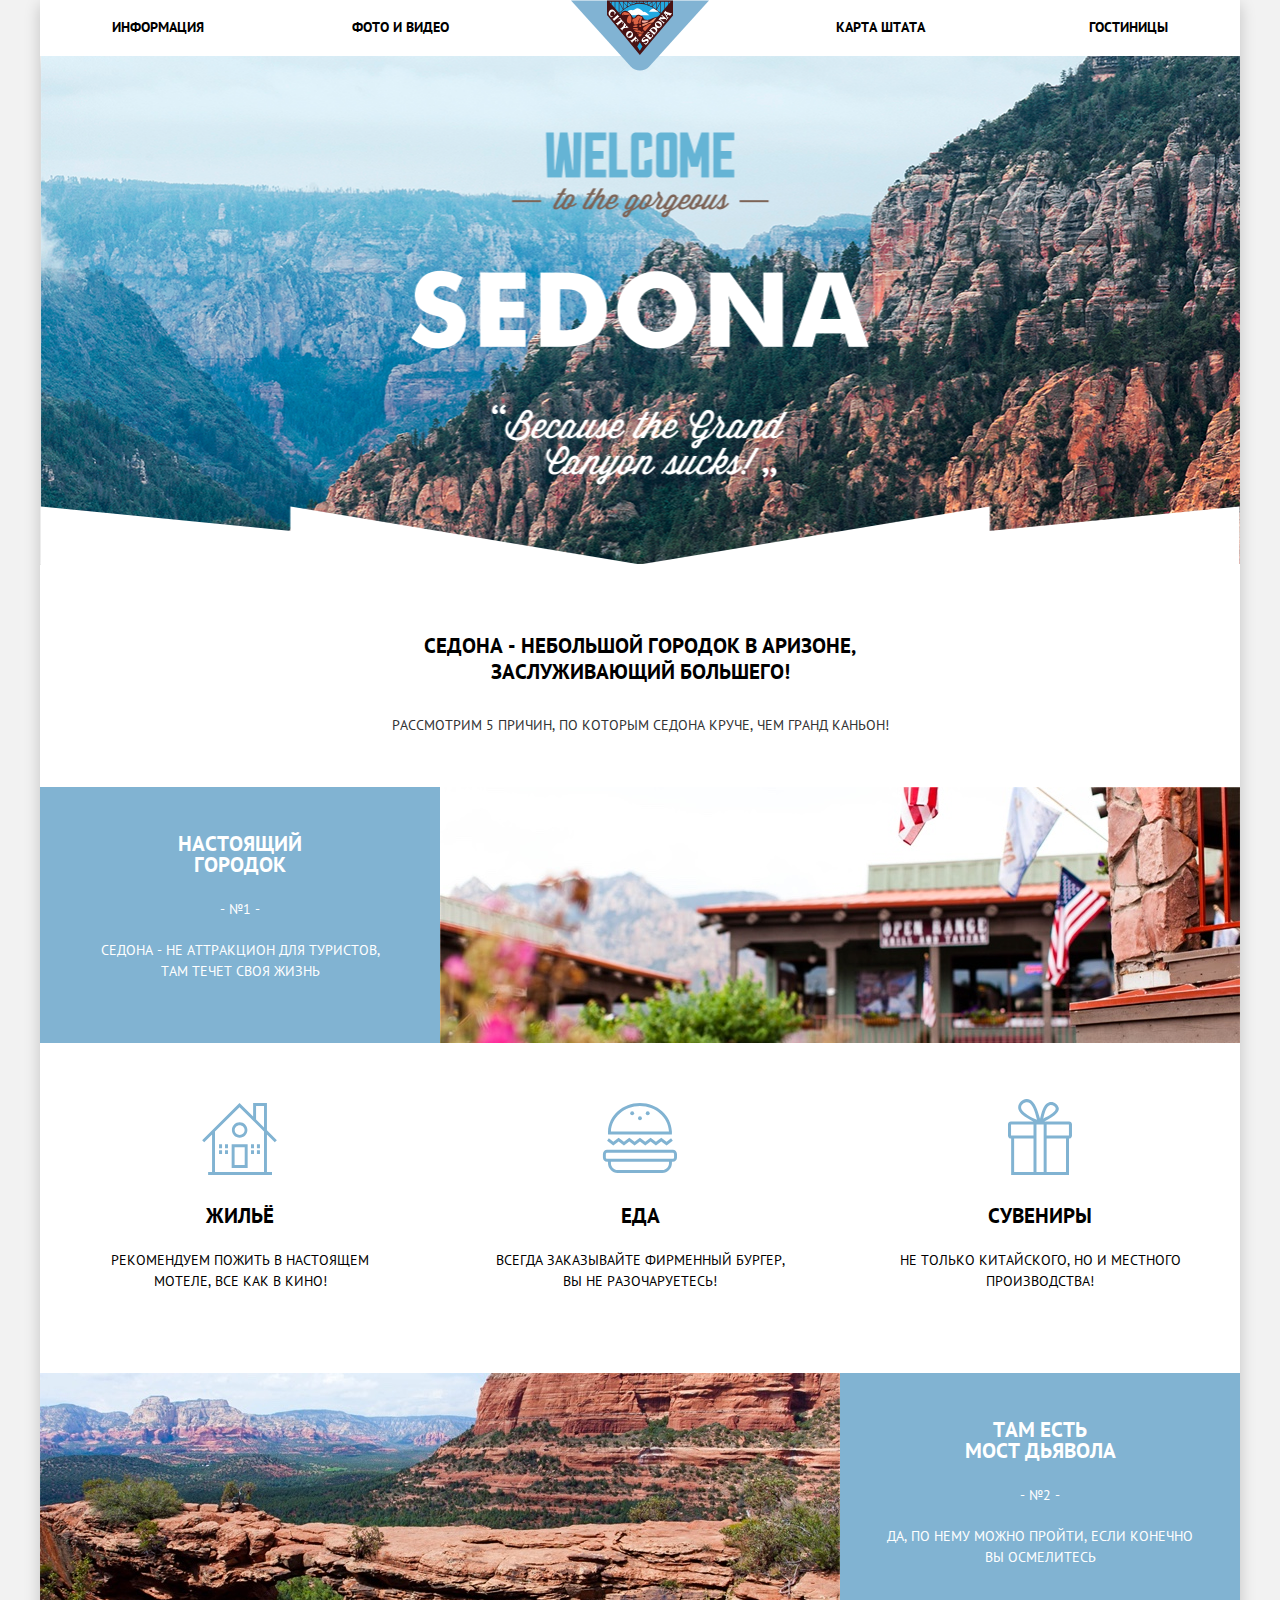
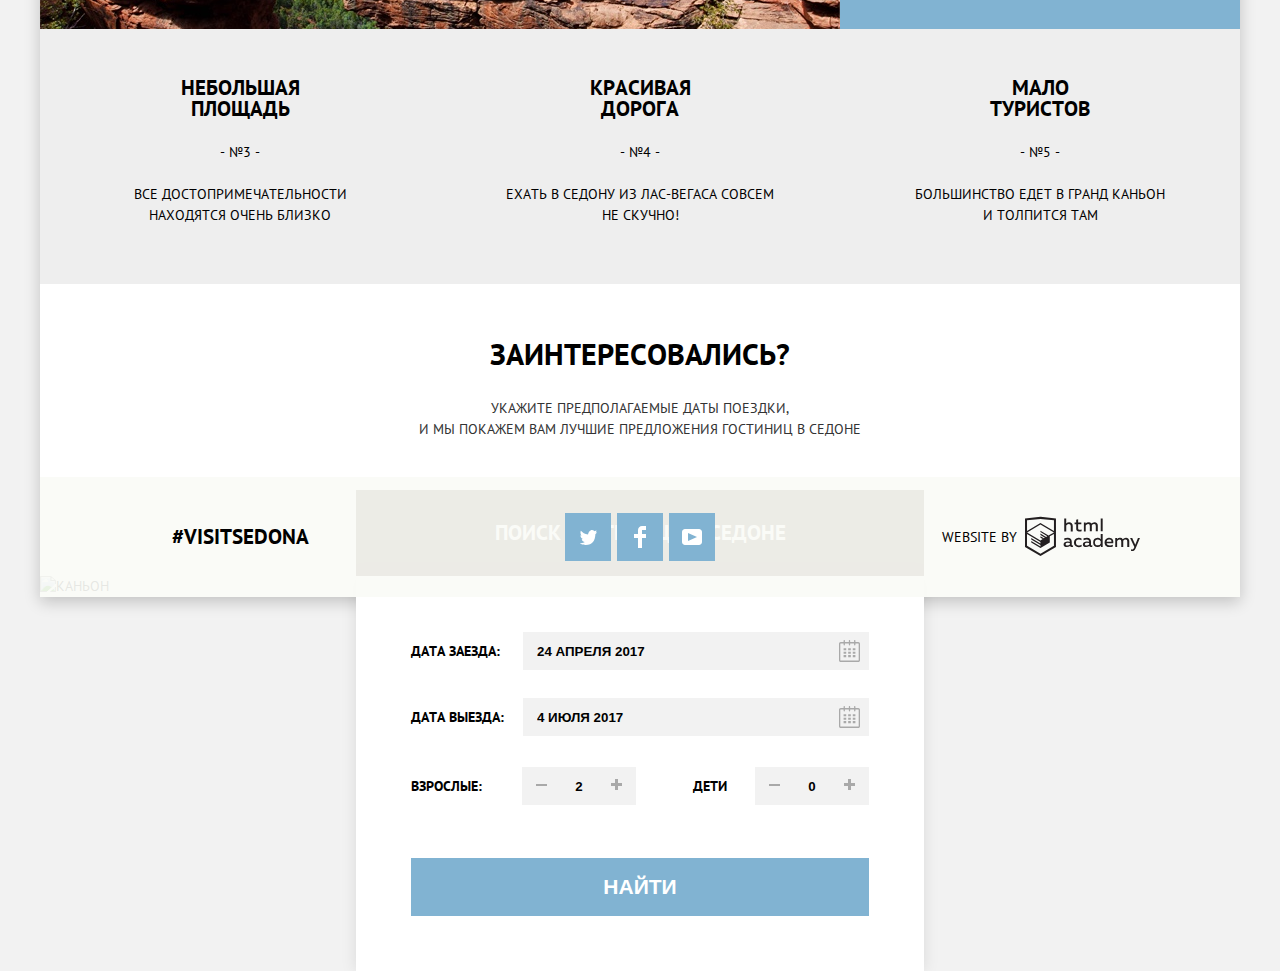
==== commit a4b8884e: "правки после первой проверки" ====
--- a/index.html
+++ b/index.html
@@ -4,8 +4,8 @@
     <meta charset="utf-8">
     <title>HTML Academy: Седона</title>
     <link href="https://fonts.googleapis.com/css?family=PT+Sans:400,700&amp;subset=cyrillic" rel="stylesheet">
-    <link rel="stylesheet" href="css/normalize.min.css">
-    <link rel="stylesheet" href="css/style.min.css">
+    <link rel="stylesheet" href="css/normalize.css">
+    <link rel="stylesheet" href="css/style.css">
   </head>
 
   <body>
@@ -16,202 +16,183 @@
                     <li><a href="#">Информация</a></li>
                     <li><a href="#">Фото и видео</a>   </li>
                     <li><a href="#">Карта штата</a></li>
-                    <li><a  class="catalog-link" href="catalog.html">Гостиницы</a></li>
+                    <li><a class="catalog-link" href="catalog.html">Гостиницы</a></li>
                 </ul>
             </nav>
-    
-    <div class="page-header-logo">
-        <a href="./index.html"><img src="img/logo.svg" width="138" height="71" alt="Логотип City of Sedona"></a>
-      </div>
-    </header>
-
-
-    <main>
-      <div class="background-image">
-            <svg width="1200" height="57" preserveAspectRatio="none" viewBox="0 0 1200 59" xmlns="http://www.w3.org/2000/svg"><path d="M0 59V0l250 24V0l350 59L950 0v24l250-24v60H0z" fill="#fff"/></svg>
-        <img src="img/welcome.png" width="458" height="352" alt="Welcome to the gorgeous Sedona">
-      </div>
-
-      <section class="features">
-        <h1>Седона - небольшой городок в Аризоне, заслуживающий большего!</h1>
-        <p>Рассмотрим 5 причин, по которым Седона круче, чем Гранд каньон!</p>
-      </section>
-
-      <h2 class="visually-hidden">5 Преимуществ</h2>
-
-      <section class="features-blue-one">
-        <div class="content">
-          <h2>Настоящий городок</h2>
-            <span>- №1 -</span>
-            <p>Седона - не аттракцион для туристов,
-            там течет своя жизнь</p>
-        </div>
-        <div class="features-one-picture">
-          <img src="img/image1.jpg" width="800" height="401" alt="Дом">
-        </div>
-      </section>
-
-
-      <section class="features-white">
-        <div class="features-white-items">
-          <h2>Жильё</h2>
-            <p>Рекомендуем пожить в настоящем мотеле,
-            все как в кино!</p>
-        </div>
-
-        <div class="features-white-items">
-          <h2>Еда</h2>
-            <p>Всегда заказывайте фирменный бургер,
-            вы не разочаруетесь!</p>
-        </div>
-
-        <div class="features-white-items">
-          <h2>Сувениры</h2>
-            <p>Не только китайского,
-            но и местного производства!</p>
-        </div>
-      </section>
-
-      <section class="features-blue-two">
-        <div class="content-blue">
-          <h2>Там есть<br> Мост Дьявола</h2>
-            <span>- №2 -</span>
-            <p>Да, по нему можно пройти,
-            если конечно вы осмелитесь</p>
-        </div>
-        <div class="features-two-picture">
-          <img src="img/image2.jpg" width="800" height="401" alt="Каньон">
-        </div>
+            <a class="page-header-logo"><img src="img/logo.svg" width="138" height="71" alt="Логотип City of Sedona"></a>
+       </header>
+
+
+      <main>
+          <div class="background-image">
+              <img src="img/background_im.png" width="1200" height="509" alt="Welcome to the gorgeous Sedona">
+          </div>
+
+          <section class="features">
+              <h1>Седона - небольшой городок в Аризоне, заслуживающий большего!</h1>
+              <p>Рассмотрим 5 причин, по которым Седона круче, чем Гранд каньон!</p>
+          </section>
+
+          <h2 class="visually-hidden">5 Преимуществ</h2>
+
+          <section class="features-blue">
+              <div class="content">
+                <h2>Настоящий городок</h2>
+                <span>- №1 -</span>
+                <p>Седона - не аттракцион для туристов,
+                там течет своя жизнь</p>
+              </div>
+         </section>
+
+
+        <section class="features-recommendations">
+            <div class="features-item-house">
+                <h2>Жильё</h2>
+                <p>Рекомендуем пожить в настоящем мотеле,
+                все как в кино!</p>
+           </div>
+
+            <div class="features-item-food">
+                <h2>Еда</h2>
+                <p>Всегда заказывайте фирменный бургер,
+                вы не разочаруетесь!</p>
+            </div>
+
+           <div class="features-item-souvenirs">
+                <h2>Сувениры</h2>
+                <p>Не только китайского,
+                но и местного производства!</p>
+           </div>
+       </section>
+
+      <section class="features-blue-reverse">
+          <div class="content-blue">
+              <h2>Там есть<br> Мост Дьявола</h2>
+              <span>- №2 -</span>
+              <p>Да, по нему можно пройти,
+              если конечно вы осмелитесь</p>
+          </div>
       </section>
     
 
-      <section class="features-grey">
-        <div class="content-grey">
-          <h2>Небольшая площадь</h2>
-          <span>- №3 -</span>
-          <p>Все достопримечательности находятся очень близко</p>
-        </div>
-
-        <div class="content-grey">
-          <h2>Красивая дорога</h2>
-          <span>- №4 -</span>
-          <p>Ехать в Седону из Лас-Вегаса совсем не скучно!</p>
-        </div>
-
-        <div class="content-grey">
-          <h2>Мало туристов</h2>
-          <span>- №5 -</span>
-          <p>Большинство едет в Гранд каньон <br>и толпится там</p>
-        </div>
+      <section class="features-about">
+          <div class="content-grey">
+              <h2>Небольшая площадь</h2>
+              <span>- №3 -</span>
+              <p>Все достопримечательности находятся очень близко</p>
+          </div>
+
+          <div class="content-grey">
+             <h2>Красивая дорога</h2>
+             <span>- №4 -</span>
+             <p>Ехать в Седону из Лас-Вегаса совсем не скучно!</p>
+          </div>
+
+          <div class="content-grey">
+              <h2>Мало туристов</h2>
+              <span>- №5 -</span>
+              <p>Большинство едет в Гранд каньон <br>и толпится там</p>
+          </div>
       </section>
 
-      <section class="question">
-        <div class="question-container">
-          <h3>Заинтересовались?</h3>
-            <p>Укажите предполагаемые даты поездки,<br>и мы покажем вам лучшие предложения гостиниц в Седоне</p>
+     <section class="question">
+          <div class="question-container">
+              <h3>Заинтересовались?</h3>
+              <p>Укажите предполагаемые даты поездки,<br>и мы покажем вам лучшие предложения гостиниц в Седоне</p>
+
           <button class="button" type="button">Поиск гостиницы в Седоне</button>
         </div>
-      </section>
+    </section>
 
         <!--Форма поиска гостиниц начало-->
-      <div class="search-sedona">
-        <div class="search-container">
-          <form action="https://echo.htmlacademy.ru" method="get">
-
-              <div class="input_data">
-                  <label for="check-in">Дата заезда:</label>
-                  <input type="text" name="check-in" id="check-in" value="24 апреля 2017">
-              
-              <button class="input_data-btn" type="button" name="button">
-               <svg xmlns="http://www.w3.org/2000/svg" width="21" height="22" viewBox="0 0 21 22">
-                      <path fill="#cacaca" d="M19.251 2.025h-2.845V.648c0-.381-.294-.689-.656-.689-.363 0-.656.308-.656.689v1.377h-3.938V.648c0-.381-.294-.689-.655-.689-.363 0-.657.308-.657.689v1.377H5.906V.648c0-.381-.294-.689-.656-.689-.363 0-.657.308-.657.689v1.377H1.75C.784 2.025 0 2.847 0 3.862v16.302C0 21.179.784 22 1.75 22h17.501c.966 0 1.749-.821 1.749-1.836V3.862c0-1.015-.783-1.837-1.749-1.837zm.437 18.139a.448.448 0 0 1-.437.459H1.75a.45.45 0 0 1-.438-.459V3.862a.45.45 0 0 1 .438-.459h2.844v1.378c0 .381.294.689.657.689.362 0 .656-.308.656-.689V3.403h3.938v1.378c0 .381.294.689.657.689.361 0 .655-.308.655-.689V3.403h3.938v1.378c0 .381.293.689.656.689.362 0 .656-.308.656-.689V3.403h2.845c.241 0 .437.206.437.459v16.302z M4.594 8.225h2.625v2.066H4.594zM4.594 11.668h2.625v2.067H4.594zM4.594 15.112h2.625v2.066H4.594zM9.188 15.112h2.625v2.066H9.188zM9.188 11.668h2.625v2.067H9.188zM9.188 8.225h2.625v2.066H9.188zM13.781 15.112h2.625v2.066h-2.625zM13.781 11.668h2.625v2.067h-2.625zM13.781 8.225h2.625v2.066h-2.625z"/>
+    <div class="search-sedona">
+        <form action="https://echo.htmlacademy.ru" method="get">
+            <div class="input_data">
+                <label for="check-in">Дата заезда:</label>
+                <input type="text" name="check-in" id="check-in" value="24 апреля 2017">
+            
+                <button class="input_data-btn" type="button" name="button">
+                <svg xmlns="http://www.w3.org/2000/svg" width="21" height="22" viewBox="0 0 21 22">
+                    <path fill="#cacaca" d="M19.251 2.025h-2.845V.648c0-.381-.294-.689-.656-.689-.363 0-.656.308-.656.689v1.377h-3.938V.648c0-.381-.294-.689-.655-.689-.363 0-.657.308-.657.689v1.377H5.906V.648c0-.381-.294-.689-.656-.689-.363 0-.657.308-.657.689v1.377H1.75C.784 2.025 0 2.847 0 3.862v16.302C0 21.179.784 22 1.75 22h17.501c.966 0 1.749-.821 1.749-1.836V3.862c0-1.015-.783-1.837-1.749-1.837zm.437 18.139a.448.448 0 0 1-.437.459H1.75a.45.45 0 0 1-.438-.459V3.862a.45.45 0 0 1 .438-.459h2.844v1.378c0 .381.294.689.657.689.362 0 .656-.308.656-.689V3.403h3.938v1.378c0 .381.294.689.657.689.361 0 .655-.308.655-.689V3.403h3.938v1.378c0 .381.293.689.656.689.362 0 .656-.308.656-.689V3.403h2.845c.241 0 .437.206.437.459v16.302z M4.594 8.225h2.625v2.066H4.594zM4.594 11.668h2.625v2.067H4.594zM4.594 15.112h2.625v2.066H4.594zM9.188 15.112h2.625v2.066H9.188zM9.188 11.668h2.625v2.067H9.188zM9.188 8.225h2.625v2.066H9.188zM13.781 15.112h2.625v2.066h-2.625zM13.781 11.668h2.625v2.067h-2.625zM13.781 8.225h2.625v2.066h-2.625z"/>
                     </svg>
-                </button>
+                    </button>
+              </div>
+
+
+           <div class="input_data input_datas"> 
+                <label for="check-out">Дата выезда:</label>
+                <input type="text" name="check-out" id="check-out" value="4 июля 2017">
+
+            <button class="input_data-btn" type="button" name="button">
+            <svg xmlns="http://www.w3.org/2000/svg" width="21" height="22" viewBox="0 0 21 22">
+                    <path fill="#cacaca" d="M19.251 2.025h-2.845V.648c0-.381-.294-.689-.656-.689-.363 0-.656.308-.656.689v1.377h-3.938V.648c0-.381-.294-.689-.655-.689-.363 0-.657.308-.657.689v1.377H5.906V.648c0-.381-.294-.689-.656-.689-.363 0-.657.308-.657.689v1.377H1.75C.784 2.025 0 2.847 0 3.862v16.302C0 21.179.784 22 1.75 22h17.501c.966 0 1.749-.821 1.749-1.836V3.862c0-1.015-.783-1.837-1.749-1.837zm.437 18.139a.448.448 0 0 1-.437.459H1.75a.45.45 0 0 1-.438-.459V3.862a.45.45 0 0 1 .438-.459h2.844v1.378c0 .381.294.689.657.689.362 0 .656-.308.656-.689V3.403h3.938v1.378c0 .381.294.689.657.689.361 0 .655-.308.655-.689V3.403h3.938v1.378c0 .381.293.689.656.689.362 0 .656-.308.656-.689V3.403h2.845c.241 0 .437.206.437.459v16.302z M4.594 8.225h2.625v2.066H4.594zM4.594 11.668h2.625v2.067H4.594zM4.594 15.112h2.625v2.066H4.594zM9.188 15.112h2.625v2.066H9.188zM9.188 11.668h2.625v2.067H9.188zM9.188 8.225h2.625v2.066H9.188zM13.781 15.112h2.625v2.066h-2.625zM13.781 11.668h2.625v2.067h-2.625zM13.781 8.225h2.625v2.066h-2.625z"/>
+              </svg>
+              </button>
             </div>
 
-
-            <div class="input_data input_datas"> 
-                  <label for="check-out">Дата выезда:</label>
-                  <input type="text" name="check-out" id="check-out" value="4 июля 2017">
-
-          <button class="input_data-btn" type="button" name="button">
-            <svg xmlns="http://www.w3.org/2000/svg" width="21" height="22" viewBox="0 0 21 22">
-                      <path fill="#cacaca" d="M19.251 2.025h-2.845V.648c0-.381-.294-.689-.656-.689-.363 0-.656.308-.656.689v1.377h-3.938V.648c0-.381-.294-.689-.655-.689-.363 0-.657.308-.657.689v1.377H5.906V.648c0-.381-.294-.689-.656-.689-.363 0-.657.308-.657.689v1.377H1.75C.784 2.025 0 2.847 0 3.862v16.302C0 21.179.784 22 1.75 22h17.501c.966 0 1.749-.821 1.749-1.836V3.862c0-1.015-.783-1.837-1.749-1.837zm.437 18.139a.448.448 0 0 1-.437.459H1.75a.45.45 0 0 1-.438-.459V3.862a.45.45 0 0 1 .438-.459h2.844v1.378c0 .381.294.689.657.689.362 0 .656-.308.656-.689V3.403h3.938v1.378c0 .381.294.689.657.689.361 0 .655-.308.655-.689V3.403h3.938v1.378c0 .381.293.689.656.689.362 0 .656-.308.656-.689V3.403h2.845c.241 0 .437.206.437.459v16.302z M4.594 8.225h2.625v2.066H4.594zM4.594 11.668h2.625v2.067H4.594zM4.594 15.112h2.625v2.066H4.594zM9.188 15.112h2.625v2.066H9.188zM9.188 11.668h2.625v2.067H9.188zM9.188 8.225h2.625v2.066H9.188zM13.781 15.112h2.625v2.066h-2.625zM13.781 11.668h2.625v2.067h-2.625zM13.781 8.225h2.625v2.066h-2.625z"/>
-                    </svg>
-                  </button>
-                </div>
-
-              <div class="people">
+            <div class="people">
                 <div class="half-width">
-                  <label class="adults-people" for="adults">Взрослые:</label>
-                  
-                  <div class="container-minus-plus">
-                    <button class="btn-minus" type="button">
+                    <label class="adults-people" for="adults">Взрослые:</label>
+            
+                    <div class="container-minus-plus">
+                        <button class="btn-minus" type="button">
                         <svg height="8" width="13">
                         <polygon fill="#a9a9a9" points="1 1, 12 1, 12 3, 1 3, 1 1"/>
                         </svg>
-                    </button>
-
-              <input type="text" name="adults" value="2" id="adults">
-              <button class="btn-plus" type="button">
-                <svg height="13" width="13">
-                <polygon fill="#a9a9a9" points="0 5, 4 5, 4 1,7 1, 7 5, 11 5, 11 8, 7 8, 7 12, 4 12, 4 8, 0 8, 0 5"/>
-                </svg>
-
-            </button>
-         </div>
-      </div>
-
-
-      <div class="half-width">
-          <label for="adults">Дети</label>
-        <div class="container-minus-plus">
-          <button class="btn-minus" type="button">
-            <svg height="8" width="13">
-              <polygon fill="#a9a9a9" points="1 1, 12 1, 12 3, 1 3, 1 1"/>
-            </svg>
-          </button>
-
-            <input type="text" name="kids" value="0" id="kids">
-            <button class="btn-plus" type="button">
-              <svg height="13" width="13">
-                <polygon fill="#a9a9a9" points="0 5, 4 5, 4 1,7 1, 7 5, 11 5, 11 8, 7 8, 7 12, 4 12, 4 8, 0 8, 0 5"/>
-              </svg>
-            </button>
-          </div>
-        </div>
-    </div>
-
-       <button class="search-btn" type="submit">Найти</button>
+                        </button>
+                  
+                        <input type="text" name="adults" value="2" id="adults">
+                        <button class="btn-plus" type="button">
+                        <svg height="13" width="13">
+                        <polygon fill="#a9a9a9" points="0 5, 4 5, 4 1,7 1, 7 5, 11 5, 11 8, 7 8, 7 12, 4 12, 4 8, 0 8, 0 5"/>
+                        </svg>
+                        </button>
+                    </div>
+                </div>
+
               
-      </form>
-    </div>
-    </div>
-      <!--Форма поиска конец-->
+
+                <div class="half-width">
+                    <label for="adults">Дети</label>
+                    <div class="container-minus-plus">
+                        <button class="btn-minus" type="button">
+                        <svg height="8" width="13">
+                        <polygon fill="#a9a9a9" points="1 1, 12 1, 12 3, 1 3, 1 1"/>
+                        </svg>
+                        </button>
+
+                        <input type="text" name="kids" value="0" id="kids">
+                        <button class="btn-plus" type="button">
+                        <svg height="13" width="13">
+                        <polygon fill="#a9a9a9" points="0 5, 4 5, 4 1,7 1, 7 5, 11 5, 11 8, 7 8, 7 12, 4 12, 4 8, 0 8, 0 5"/>
+                        </svg>
+                        </button>
+                    </div>
+                </div>
+            </div>
+
+       <button class="search-btns" type="submit">Найти</button>     
+    </form>
+  </div>   <!--Форма поиска конец-->
+  
+          <section class="map">
+              <img src="img/map.jpg" width="1200" height="593" alt="Каньон">
+          </section>
   </main>
-  
-              <section class="map">
-                <img src="img/map.jpg" width="1200" height="593" alt="Каньон">
-              </section>
-
-
-    <footer class="main-footer">
-        <div class="insta">
-        <a href="#">#visitsedona</a>
-        </div>
-        <div class="social">
-        <ul>
+
+  <footer class="main-footer">
+      <a class="insta" href="#">#visitsedona</a>
+      <ul class="social">
           <li><a class="social-button" href="https://twitter.com" aria-label="Twitter"><svg xmlns="http://www.w3.org/2000/svg" width="17px" height="15px" viewBox="0 0 17 15"> 
             <path fill="#FFF" d="M10.95.144c1.685-.496 2.984.27 3.577 1.179.673-.231 1.331-.481 2.011-.708a2.345 2.345 0 0 1-.857 1.768c.685.17 1.304-.491 1.304-.491-.169 1-1.006 1.788-1.563 2.024-.231 6.75-3.175 11.217-10.077 11.082h-.446c-.41 0-4.164-.46-4.898-1.887 2.271.196 3.893-.422 4.693-1.177-.96-.3-2.679-.477-2.979-2.95.349.106.564.228 1.19.119C1.705 8.247.374 7.53.448 5.33c.285.328 1.067.536 1.34.472C1.085 5.561-.182 2.442.894.85c1.818 1.854 3.735 3.606 7.152 3.773C8.254 2.33 9.183.793 10.95.144z"></path>
-              </svg>
+            </svg>
             </a></li>
           <li><a class="social-button" href="https://facebook.com" aria-label="Facebook"><svg xmlns="http://www.w3.org/2000/svg" width="12px" height="22px" viewBox="0 0 12 22">  <path fill="#FFF" d="M12,4 L12,0 L8,0 C5.790861,-1.3527075e-16 4,1.790861 4,4 L4,8 L0,8 L0,12 L4,12 L4,22 L8,22 L8,12 L12,12 L12,8 L8,8 L8,4 L12,4Z"></path>
           </svg>
           </a></li>
           <li><a class="social-button" href="https://youtube.com" aria-label="YouTube"><svg xmlns="http://www.w3.org/2000/svg" width="20" height="16" viewBox="0 0 20 16"><path fill="#FFF" d="M17 0H3C1.35 0 0 1.35 0 3v10c0 1.65 1.35 3 3 3h14c1.65 0 3-1.35 3-3V3c0-1.65-1.35-3-3-3zM6.027 11.998V4.002L15.014 8l-8.987 3.998z"></path></svg>
           </a></li>
-        </ul>
-      </div>
+      </ul>
       <p class="footer-copyright">
       <span>Website by</span>
         <a class="copyright-btn" href="https://htmlacademy.ru/intensive/htmlcss" aria-label="HTML academy"><svg id="Layer_1" data-name="Layer 1" width="115" height="41" xmlns="http://www.w3.org/2000/svg" viewBox="0 0 108.08 36.85"><title>logo-htmlacademy-small1</title><path fill="#231f20" d="M44.61,26.88a2,2,0,0,0,.55-0.1v1.33a3.25,3.25,0,0,1-1.18.21,1.67,1.67,0,0,1-1.67-1,4.84,4.84,0,0,1-3.14,1.08c-1.51,0-2.91-.83-2.91-2.55,0-2.13,2-2.79,3.71-2.79a11.08,11.08,0,0,1,2.17.25v-0.3c0-1-.76-1.77-2.19-1.77a7.42,7.42,0,0,0-3,.64v-1.7a10.21,10.21,0,0,1,3.19-.55c2.36,0,3.81,1.12,3.81,3.65v3a0.54,0.54,0,0,0,.49.59h0.17Zm-6.44-1.13A1.35,1.35,0,0,0,39.63,27h0.11a3.39,3.39,0,0,0,2.41-1V24.58a9.72,9.72,0,0,0-1.81-.21c-1,0-2.16.33-2.16,1.38h0Zm12.36-6.11a5,5,0,0,1,2.57.64V22a4.08,4.08,0,0,0-2.3-.7,2.75,2.75,0,1,0,0,5.49,5,5,0,0,0,2.43-.64v1.71a6.27,6.27,0,0,1-2.76.57A4.21,4.21,0,0,1,46,24.51q0-.21,0-0.41a4.32,4.32,0,0,1,4.18-4.46h0.38Zm12.17,7.24a2,2,0,0,0,.55-0.1v1.33a3.25,3.25,0,0,1-1.18.21,1.67,1.67,0,0,1-1.67-1,4.84,4.84,0,0,1-3.14,1.08c-1.51,0-2.91-.83-2.91-2.55,0-2.13,2-2.79,3.71-2.79a11.08,11.08,0,0,1,2.17.25v-0.3c0-1-.76-1.77-2.19-1.77a7.42,7.42,0,0,0-3,.64v-1.7a10.21,10.21,0,0,1,3.19-.55c2.36,0,3.81,1.12,3.81,3.65v3a0.54,0.54,0,0,0,.49.59h0.17Zm-6.44-1.13A1.35,1.35,0,0,0,57.73,27h0.11a3.39,3.39,0,0,0,2.41-1V24.58a9.72,9.72,0,0,0-1.81-.21c-1.06,0-2.16.33-2.16,1.38h0ZM73,16V28.2H71.35V26.88a3.88,3.88,0,0,1-3.19,1.54,4.4,4.4,0,0,1,0-8.78,3.81,3.81,0,0,1,3,1.3V16H73Zm-4.53,5.22a2.76,2.76,0,1,0,0,5.52A2.86,2.86,0,0,0,71.15,25V23A2.91,2.91,0,0,0,68.49,21.27ZM79,19.64c3.31,0,4.46,2.68,3.92,5.09H76.7c0.21,1.5,1.67,2.11,3.19,2.11a6.11,6.11,0,0,0,2.64-.59v1.6a7.14,7.14,0,0,1-3,.57C77,28.42,74.78,27,74.78,24a4.18,4.18,0,0,1,4-4.39H79Zm0.09,1.54a2.28,2.28,0,0,0-2.44,2.1v0.06H81.3A2,2,0,0,0,79.13,21.18Zm5.73,7V19.87h1.65v1a3.81,3.81,0,0,1,2.78-1.27A2.86,2.86,0,0,1,91.89,21a4.12,4.12,0,0,1,2.91-1.33A3.06,3.06,0,0,1,98,23V28.2h-1.9V23.05a1.59,1.59,0,0,0-1.42-1.75H94.42a2.8,2.8,0,0,0-2.07,1.12V28.2h-1.9V23.05A1.59,1.59,0,0,0,89,21.31H88.8a3,3,0,0,0-2.21,1.29v5.63H84.86Zm21.31-8.33h1.9l-3.91,9.46c-0.9,2.17-2.09,2.86-3.35,2.86a4.76,4.76,0,0,1-1.1-.14V30.46a2.86,2.86,0,0,0,.85.12c0.9,0,1.58-.64,2.07-1.9l0.17-.42-4-8.4h2l2.86,6.29ZM38.73,1.46V6.22a3.81,3.81,0,0,1,2.7-1.14,3.25,3.25,0,0,1,3.44,3.4v5.15H43V8.72a1.81,1.81,0,0,0-1.61-2h-0.3a2.93,2.93,0,0,0-2.32,1.39v5.52h-1.9V1.46h1.9ZM49.94,2.31v3h3V6.91h-3v3.81c0,1.1.5,1.46,1.58,1.46a4.49,4.49,0,0,0,1.69-.33v1.6A6.8,6.8,0,0,1,51,13.8a2.55,2.55,0,0,1-2.86-2.74V6.89H46.58V5.26h1.5V2.74Zm5.4,11.31V5.28H57v1A3.81,3.81,0,0,1,59.77,5a2.86,2.86,0,0,1,2.6,1.33A4.12,4.12,0,0,1,65.28,5,3.06,3.06,0,0,1,68.44,8.4v5.21h-1.9V8.46a1.59,1.59,0,0,0-1.42-1.75H64.89a2.8,2.8,0,0,0-2.07,1.12v5.78h-1.9V8.46A1.59,1.59,0,0,0,59.5,6.71H59.27A3,3,0,0,0,57.06,8v5.63H55.34ZM71.17,1.45H73V13.6H71.17V1.45ZM14.71,0H14.55L0,1.54V28.21l14.55,8.66,14.55-8.66V1.54Zm12.5,27.1L14.55,34.64,1.9,27.12V16.18l12.59,7.5V25L5.86,19.9v1.31l8.68,5.21v1.39L5.87,22.65V24l8.68,5.21,8.75-5.24V18.31L27.2,16V27.12Zm0-12.53-3.48,2-1.6,1L14.51,13v1.31L21,18.23H21l-0.14.09-1,.54-5.37-3.2V17l4.24,2.52-1,.67-3.2-1.9v1.31l2.1,1.24L14.5,22.1,2,14.65,14.51,7.11Zm0-1.32L14.49,5.76,1.91,13.25v-10L14.56,1.92,27.21,3.25v10h0Z" transform="translate(0 -0.02)">
@@ -219,5 +200,5 @@
       </p>
     </footer>
   </div>    
-  </body>
+</body>
 </html>
--- a/css/style.css
+++ b/css/style.css
@@ -0,0 +1,1281 @@
+/*index html*/
+body {
+  margin: 0;
+  padding: 0;
+  font-family: "PT Sans", "Arial", sans-serif;
+  font-size: 14px;
+  line-height: 21px;
+  font-weight: 400;
+  color: #333333;
+  background-color: #f2f2f2;
+  text-transform: uppercase;
+  -webkit-font-kerning: none;
+          font-kerning: none;
+  }
+
+ a {
+    text-decoration: none; 
+  }  
+html {  
+  -webkit-box-sizing: border-box;  
+          box-sizing: border-box;
+}
+*, *::before, *::after {
+  -webkit-box-sizing: inherit;
+          box-sizing: inherit; 
+} 
+ /* header */
+
+.container {
+  width: 1200px;
+  margin: 0 auto;
+  position: relative;
+  background-color: #ffffff;
+  -webkit-box-shadow: 0 5px 15px 0 rgba(0, 0, 0, 0.2);
+         box-shadow: 0 5px 15px 0 rgba(0, 0, 0, 0.2)
+ }
+ 
+.main-navigation ul {
+  display: -webkit-box;
+  display: -ms-flexbox;
+  display: flex;
+  -webkit-box-orient: horizontal;
+  -webkit-box-direction: normal;
+      -ms-flex-direction: row;
+          flex-direction: row;
+  -ms-flex-pack: distribute;
+      justify-content: space-around;
+  margin: 0;
+  padding: 0;
+}
+.main-navigation {
+  font-size: 14px;
+  list-style: none;
+  line-height: 26px;
+  font-weight: bold;
+  text-transform: uppercase;
+  color: #000000;
+  }
+.site-navigation li {
+  width: 240px; 
+  text-align: center;
+  padding: 14px 0 16px; 
+}
+.site-navigation li:first-child, 
+.site-navigation li:nth-child(2) {
+  text-align: left;
+  padding-left: 72px;
+}
+.site-navigation li:nth-child(2) {
+  margin-right: 240px;
+}
+.site-navigation li:nth-child(3)
+.site-navigation li:nth-child(4) {
+  padding-right: 72px;
+  text-align: right;
+}
+.site-navigation {
+    list-style: none;
+  }
+.site-navigation a {
+  color: #000000;
+  font-weight: bold;
+  text-decoration: none;
+  }
+  .site-navigation a:hover {
+    color: #81b3d2;
+  }
+  .site-navigation a:active {
+  color: #000000;
+  opacity: 0.3;
+  }
+.page-header-logo {
+  width: 138px;
+  position: absolute;
+  left: 50%;
+  top: 0;
+  z-index: 18;
+  margin-left: -69px;
+  margin-right: auto;
+ }
+
+ .catalog-link{
+  margin-left: 16px;
+ }
+/*MAIN*/
+ .container {
+  display: -webkit-box;
+  display: -ms-flexbox;
+  display: flex;
+  -webkit-box-orient: vertical;
+  -webkit-box-direction: normal;
+      -ms-flex-direction: column;
+          flex-direction: column;
+  width: 1200px;
+  margin: 0 auto;
+}
+.features {
+  display: block;
+  position: relative;
+  width: 100%;
+  padding: 51px 0;
+  margin: 0 auto; 
+  background-color: #ffffff;
+  text-align: center;
+}
+.features h1{
+  color: #000000;
+  text-align: center;
+  font-size: 21px;
+  line-height: 26px;
+  margin-bottom: 27px;
+  font-weight: bold;
+  margin: 0 auto;
+  margin-top: 11px;
+  margin-bottom: 30px;
+  width: 450px;
+}
+.features p {
+  margin: 0 auto;    
+  text-align: center;
+
+}
+.visually-hidden {
+  position: absolute;
+  width: 1px;
+  height: 1px;
+  margin: -1px;
+  border: 0;
+  padding: 0;
+  clip: rect(0 0 0 0);
+  overflow: hidden;
+}
+
+.features-blue {
+  display: -webkit-box;
+  display: -ms-flexbox;
+  display: flex;
+  width: 100%; 
+  -ms-flex-wrap: wrap; 
+      flex-wrap: wrap;
+}
+
+.features-blue {
+  color: #ffffff;
+  background-color: #81b3d2;
+  text-align: center;
+}
+  
+.features-blue::after {
+  content: "";
+  margin: 0 auto;
+  width: 800px;
+  min-height: 256px;
+  overflow: hidden;
+  background: url("../img/image1.jpg");
+}
+.content {
+  padding: 0 55px;
+  text-align: center;
+  width: 400px;
+  padding-top: 46px;
+  padding-bottom: 59px;
+}
+.content h2 {
+  margin: 0 auto;
+  width: 160px;
+  vertical-align: baseline;
+  padding-bottom: 24px;
+}
+.content p {
+  width: 290px;
+  margin: 0 auto;
+  padding: 0;
+  margin-top: 20px;
+}
+
+.content span {
+  margin-top: 24px;
+  margin-bottom: 21px;
+  min-width: 50px;
+}
+
+.features-recommendations {
+  display: -webkit-box;
+  display: -ms-flexbox;
+  display: flex;
+  -ms-flex-pack: distribute;
+      justify-content: space-around;
+  text-align: center;
+  min-height: 254px;
+  background-color: #fff;
+  color: #000000;
+ }
+
+.features-recommendations h2{
+  font-size: 21px;
+  color: #000000;
+  margin-bottom: 24px;
+  font-weight: bold;
+  background-color: #ffffff;
+ }
+.features-recommendations p{
+  width: 300px; 
+  text-align: center;
+  margin: 0 auto;
+}
+.features-item-house,
+.features-item-food,
+.features-item-souvenirs {
+  width: 400px;
+  padding-top: 145px;
+  min-height: 169px;  
+  padding-bottom: 81px;
+  text-align: center;
+}
+
+.features-item-house {
+  background: url(../img/icon-1.svg) 162px 60px no-repeat;
+}
+
+.features-item-food {
+  background: url(../img/icon-2.svg) 162px 60px no-repeat;
+}
+.features-item-souvenirs {
+  background: url(../img/icon-3.svg) 168px 56px no-repeat;}
+
+ .features-blue-reverse {
+  color: #ffffff;
+  background-color: #81b3d2;
+  text-align: center;
+ }
+ .features-blue-reverse {
+  display: -webkit-box;
+  display: -ms-flexbox;
+  display: flex;
+  -ms-flex-wrap: wrap;
+      flex-wrap: wrap;
+  width: 100%;
+}
+.features-blue-reverse::before {
+  position: relative;
+  content: "";
+  margin: 0 auto;
+  width: 800px;
+  min-height: 256px;
+  overflow: hidden;
+  background: url("../img/image2.jpg");
+}
+
+.content-blue {
+  padding: 0 40px;
+  text-align: center;
+  width: 400px;
+  padding-top: 46px;
+  padding-bottom: 59px;
+}
+.content-blue h2 {
+  margin: 0 auto;
+  width: 160px;
+  vertical-align: baseline;
+  padding-bottom: 24px;
+}
+.content-blue p {
+  width: 310px;
+  margin: 0 auto;
+  padding: 0;
+  margin-top: 20px;
+}
+
+.features-about {
+  color: #000000;
+  background-color: #eeeeee;
+  min-height: 255px;
+}
+.features-about {
+  display: -webkit-box;
+  display: -ms-flexbox;
+  display: flex;
+  -webkit-box-pack: justify;
+      -ms-flex-pack: justify;
+          justify-content: space-between; 
+  width: 100%; 
+}
+.content-grey{
+  width: 400px;
+  text-align: center;
+}
+.content-grey h2{
+  width: 150px;
+  margin: 0 auto;
+  margin-top: 48px;
+  margin-bottom: 23px;
+}
+.content-grey p{
+  width: 270px;
+  margin: 0 auto;
+  margin-top: 21px;
+  margin-bottom: 58px;
+}
+
+
+/*ФОРМА ПОИСКА*/
+
+.question-container {
+  display: block;
+  text-align: center;
+  min-height: 115px;
+  margin: 0 auto;
+}
+.question-container h3 {
+  margin-top: 59px;
+  margin-bottom: 34px;
+}
+.question-container p{
+  width: 500px;
+  margin: 0 auto; 
+  margin-bottom: 50px;
+}
+.button {
+  margin: 0;
+  padding: 0;
+  width: 568px;
+  height: 86px;
+  font: inherit;
+  background-color: #766357;
+  color: #fff;
+  border: none;
+  font-size: 21px;
+  line-height: 26px;
+  font-weight: 700;
+  text-transform: uppercase;
+}
+.button:hover {
+  color: #d8d8d8;
+  background-color: #604e43;
+}
+.button:active {
+  color: #d8d8d8;
+  background-color: #503e33;
+}
+ .question-container h3{
+  font-size: 30px;
+  color: #000000;
+  background-color: #ffffff; 
+ }
+ .question {
+  display: -webkit-box;
+  display: -ms-flexbox;
+  display: flex;
+}
+.search-sedona{
+  -webkit-box-shadow: 0 0px 15px 0 rgba(0, 0, 0, 0.1);
+          box-shadow: 0 0px 15px 0 rgba(0, 0, 0, 0.1); 
+  margin: 0 auto; 
+  width: 568px; 
+  height: 395px; 
+  position: absolute; 
+  background-color: #fff;
+  left: 316px;
+}
+.search-sedona {
+color: #000;
+font-size: 14px;
+line-height: 26px;
+font-weight: 700;
+}
+.search-sedona form{
+  margin: 43px 55px;
+}
+.search-sedona input {
+font-weight: 700;
+text-transform: uppercase;
+}
+
+.input_data input{ 
+  width: 346px;
+  height: 38px;
+  padding-left: 12px;
+  padding-right: 38px;
+  background-color: #f2f2f2;
+  border: 2px solid #f2f2f2;
+  outline: none;
+  margin: 13px 0;
+}
+
+.input_data input:hover{
+  background-color: #ebebeb; 
+  border: 2px solid #ebebeb; 
+  outline:none; 
+}
+.input_data input:focus{
+  background-color: transparent; 
+  border: 2px solid #e5e5e5; 
+  outline:none; 
+}
+.input_data{
+  position: relative; 
+  display: -webkit-box; 
+  display: -ms-flexbox; 
+  display: flex;
+  -webkit-box-pack: justify;
+      -ms-flex-pack: justify;
+          justify-content: space-between; 
+  -webkit-box-align: center; 
+      -ms-flex-align: center; 
+          align-items: center; 
+  -ms-flex-item-align: center; 
+      align-self: center; 
+}
+.input_data button{ 
+  position: absolute;
+  right: 3px;
+  top: 20px;
+  background: transparent;
+  border: none;
+  cursor: pointer;
+}
+.input_datas {
+  margin-top: 2px;
+}
+/* взрослые дети*/
+
+
+.half-width, 
+.container-minus-plus{ 
+  display: -webkit-box; 
+  display: -ms-flexbox; 
+  display: flex;
+  -webkit-box-align: center;
+      -ms-flex-align: center;
+          align-items: center; 
+  -ms-flex-item-align: center; 
+      align-self: center; 
+  -webkit-box-pack: justify; 
+      -ms-flex-pack: justify; 
+          justify-content: space-between;
+}
+.people {
+display: -webkit-box;
+display: -ms-flexbox;
+display: flex;
+margin-top: 18px;
+-webkit-box-align: center;
+    -ms-flex-align: center;
+        align-items: center;  
+-ms-flex-item-align: center;  
+    align-self: center; 
+-webkit-box-pack: justify; 
+    -ms-flex-pack: justify; 
+        justify-content: space-between;
+
+
+}
+.people button{
+  width: 38px;
+  height: 38px;
+  background-color: #f2f2f2; 
+  border: 2px solid #f2f2f2; 
+  outline:none; 
+  cursor: pointer; 
+}
+.people input{
+  width: 38px;
+  height: 38px;
+  text-align: center; 
+  background-color: #f2f2f2; 
+  border: 2px solid #f2f2f2; 
+  outline:none; 
+}
+.people input:active{
+  background-color: #ebebeb; 
+  border: 2px solid #ebebeb; 
+  outline:none;
+}
+.people input:focus{
+  background-color: transparent; 
+  border: 2px solid #e5e5e5; 
+  outline:none; 
+}
+
+.people label{
+  margin-right: 28px; 
+}
+label.adults-people {
+  margin-right: 40px;
+}
+button.search-btns{
+  width: 458px;
+  height: 58px;
+  border: none;
+  color: rgba(255, 255, 255, 1);
+  background-color: #81b3d2;
+  margin-top: 53px;  
+  text-transform: uppercase;
+  font-size: 21px;
+  line-height: 26px;
+  font-weight: 700; 
+}
+
+button.search-btns:hover{
+  color: rgba(255, 255, 255, 1);
+  background-color: #669ec0;
+}
+button.search-btns:active{
+  color: rgba(255, 255, 255, 0.3); 
+}
+
+
+.input_data-btn path{
+  fill: #a9a9a9;
+}
+.input_data-btn:hover path{
+  fill: #000000;
+}
+.input_data-btn:active path{
+  fill: #81b3d2;
+}
+
+.btn-minus polygon,
+.btn-plus polygon{
+  fill: #a9a9a9;
+}
+
+.btn-minus:hover polygon,
+.btn-plus:hover polygon{
+  fill: #000000;
+}
+
+.btn-minus:active polygon,
+.btn-plus:active polygon{
+  fill: #81b3d2;
+}
+
+/* ФУТЕР*/
+
+.map {
+  background-image: url("../img/map.jpg");
+  background-repeat: no-repeat;
+  height: auto;
+  max-width: 100%;
+}
+
+.main-footer {
+position: absolute;
+display: -webkit-box;
+display: -ms-flexbox;
+display: flex;
+-webkit-box-align: center;
+    -ms-flex-align: center;
+        align-items: center;
+bottom: 0;
+width: 100%;
+padding: 36px 0;
+background: rgba(250,251,246,0.9);
+}
+
+.footer-hotels {
+  display: -webkit-box;
+  display: -ms-flexbox;
+  display: flex;
+  -webkit-box-align: center;
+      -ms-flex-align: center;
+          align-items: center;
+  bottom: 0;
+  width: 100%;
+  padding: 38px 0;
+}
+
+  
+.insta {
+  width: 400px;
+  text-align: center;
+  color: #000000;
+  font-weight: 700;
+  font-size: 21px;
+  line-height: 26px;
+}
+.social li {
+  list-style: none;
+  margin: 0 3px;
+  text-align: center;
+}
+.social {
+  display: -webkit-box;
+  display: -ms-flexbox;
+  -webkit-box-orient: horizontal;
+  -webkit-box-direction: normal;
+      -ms-flex-direction: row;
+          flex-direction: row;
+  -webkit-box-pack: center;
+      -ms-flex-pack: center;
+          justify-content: center;
+  width: 400px;
+  margin: 0;
+  padding: 0;
+  list-style: none;
+}
+
+.footer-copyright {
+  display: -webkit-box;
+  display: -ms-flexbox;
+  display: flex;
+  -webkit-box-pack: center;
+      -ms-flex-pack: center;
+          justify-content: center;
+  -webkit-box-align: center;
+      -ms-flex-align: center;
+          align-items: center;
+  margin: 0;
+  width: 400px;
+
+}
+.footer-copyright span {
+  margin-right: 8px;
+  color: #000000;
+}
+
+.copyright-btn {
+    width: 113px;
+    height: 42px;
+}
+
+.social-button {
+  display: -webkit-box;
+  display: -ms-flexbox;
+  display: flex;
+  width: 46px;
+  height: 48px;
+  background-color: #81b3d2; 
+}
+.social-button svg {
+  margin: auto;
+}
+.social-button:hover{
+  background-color: #669ec0;
+}
+.social-button:active,
+.social-button:active path{
+  background-color: #5496bd;
+  fill: rgba(255, 255, 255, 0.3);
+}
+.footer-copyright {
+  margin: 0;
+  display: -webkit-box;
+  display: -ms-flexbox;
+  display: flex;
+  -webkit-box-pack: center;
+      -ms-flex-pack: center;
+          justify-content: center;
+  -webkit-box-align: center;
+      -ms-flex-align: center;
+          align-items: center;
+}
+.footer-copyright svg:hover path{
+  fill: #81b3d2;
+}
+
+.footer-logo:active path{
+  fill: #bdbbbc;
+}
+
+.footer-hotels {
+  position: relative;
+  background-color: #ffffff;
+}
+
+
+
+/* catalog.html */
+
+.site-navigation .current, 
+.site-navigation .current:active,
+.site-navigation .current:hover {
+ color: #766357;
+  margin-right: -16px;
+}
+
+.filters {
+  background: #7d9ab9 url("../img/filter_background.jpg") no-repeat center;
+  background-position: 0 -54px;
+  width: 100%;
+  margin: auto;
+  min-height: 217px;
+ }
+
+ .filter-form {
+  display: -webkit-box;
+  display: -ms-flexbox;
+  display: flex;
+  -webkit-box-orient: horizontal;
+  -webkit-box-direction: normal;
+      -ms-flex-direction: row;
+          flex-direction: row;
+  -webkit-box-align: start;
+      -ms-flex-align: start;
+          align-items: flex-start;
+  padding: 27px 72px 0;
+  color: #ffffff;
+ }
+
+.filter-title h2 {
+  font-size: 16px;
+  line-height: 21px;
+  margin-bottom: 24px;
+}
+
+.infrastructure,
+.hotels-type {
+  width: 169px;
+  vertical-align: top;
+  padding: 0;
+  margin-right: 85px;
+  border: none;
+}
+.infrastructure legend,
+.hotels-type legend{
+  font-size: 16px;
+  line-height: 21px;
+  font-weight: bold;
+  margin: 0;
+  margin-bottom: 25px;
+}
+.filters .hotels-type {
+width: 169px;
+vertical-align: top;
+padding: 0;
+}
+
+.filter-title h2{
+font-size: 16px;
+color: #ffffff;
+line-height: 21px;
+}
+.filter-wrapper {
+  list-style: none;
+  display: -webkit-box;
+  display: -ms-flexbox;
+  display: flex;
+  -webkit-box-orient: vertical;
+  -webkit-box-direction: normal;
+      -ms-flex-direction: column;
+          flex-direction: column;
+}
+
+.filter-wrapper label{
+  position: relative;
+  margin-bottom: 25px;
+  margin-left: 41px;
+}
+.label-item:focus-within {
+  outline: 1px solid blue;
+}
+.checkbox + .checkbox-mark{
+  position: absolute;
+  background-image: url("../img/checkbox-off.svg");
+  background-repeat: no-repeat;
+  width: 27px;
+  height: 23px;
+  left: -40px;
+  top: -1px;
+  cursor: pointer;
+}
+.checkbox:checked + .checkbox-mark{
+  position: absolute;
+  background-image: url("../img/checkbox-on.svg");
+  background-repeat: no-repeat;
+  width: 27px;
+  height: 23px;
+  left: -40px;
+  top: -1px;
+  cursor: pointer;
+}
+
+
+.checkbox:disabled + .checkbox-mark {
+  position: absolute;
+  background-image: url("../img/checkbox-off-di.svg");
+  background-repeat: no-repeat;
+  width: 27px;
+  height: 23px;
+  left: -41px;
+  top: 0;
+  cursor: pointer;
+}
+.checkbox:disabled:checked + .checkbox-mark{
+  position: absolute;
+  background-image: url("../img/checkbox-on-di.svg");
+  background-repeat: no-repeat;
+  width: 27px;
+  height: 23px;
+  left: -41px;
+  top: 0;
+  cursor: pointer;
+}
+.range-filter {
+  width: 320px;
+  margin-left: auto; 
+  color: #ffffff;
+  position: relative;
+  text-transform: uppercase;
+}
+.filter-range-title {
+  margin-bottom: 9px;
+  font-weight: 600;
+  font-size: 16px;
+  line-height: 21px;
+  margin-left: 4px;
+}
+.price-controls {
+  position: relative;
+  height: 37px;
+  margin-bottom: 20px;
+  font-size: 0;
+  border: 2px solid #ffffff;
+  border-radius: 2px;
+  
+}
+.price-controls::after { 
+  content: ""; 
+  position: absolute;
+  top: 50%;
+  left: 51%;
+  width: 2px;
+  height: 22px;
+  background: #ffffff;
+  -webkit-transform: translate(-50%, -50%);
+      -ms-transform: translate(-50%, -50%);
+          transform: translate(-50%, -50%);
+}
+.price-controls label {
+  display: inline-block;
+  font-size: 14px;
+  line-height: 38px;
+  vertical-align: top;
+  cursor: pointer;
+}
+.price-controls .min-price,
+.price-controls .max-price {
+    margin-top: -2px;
+    margin-left: 66px;
+}
+
+.price-controls input {
+  width: 59px;
+  margin: 0;
+  color: inherit;
+  font: inherit;
+  background: none;
+  border: none;
+}
+.range-controls {
+  position: relative;
+  margin-bottom: 32px;
+}
+.range-controls .scale {
+  height: 2px;
+  background: rgba(255, 255, 255, 0.3);
+  margin-left: 2px;
+}
+
+.range-controls .bar {
+  width: 80%;
+  height: 2px;
+  background: #ffffff;
+}
+.range-toggle {
+  position: absolute;
+  top: -9px;
+  width: 21px;
+  height: 21px;
+  background-color: #ababab;
+  border: 9px solid #fff;
+  border-radius: 50%;
+  -webkit-box-shadow: 0 2px 1px 0 rgba(0,1,1,.2);
+          box-shadow: 0 2px 1px 0 rgba(0,1,1,.2);
+  cursor: pointer;
+  }
+
+.range-toggle:hover {
+  border: 10px solid #fff;
+  width: 23px;
+  height: 22px;
+}
+
+.range-toggle-min {
+  left: 2px;
+}
+
+.range-toggle-max {
+  left: 80%;
+}
+
+.btn-transparent {
+  display: block;
+  margin: 0px 86px;
+  padding: 6px 35px;
+  font-size: 14px;
+  line-height: 20px;
+  color: #ffffff;
+  text-transform: uppercase;
+  background: transparent;
+  border: 2px solid #ffffff;
+  border-radius: 2px;
+  cursor: pointer;
+}
+
+.btn-transparent:hover {
+  color: #000000;
+  background: #ffffff;
+}
+
+
+/* block НАЙДЕНО*/
+.list  {
+  width: 1200px;
+  padding: 26px 72px 0; 
+  min-height: 86px; 
+  border-bottom: 1px solid #e5e5e5; 
+  background-color: #ffffff;
+  min-height: 86px;
+}
+
+  .list, 
+  .result, 
+  .sorting, 
+  .sorting-list, 
+  .sort-arrows{ 
+  display: -webkit-box; 
+  display: -ms-flexbox; 
+  display: flex; 
+  -webkit-box-orient: horizontal; 
+  -webkit-box-direction: normal; 
+      -ms-flex-direction: row; 
+          flex-direction: row; 
+  -webkit-box-align: baseline; 
+      -ms-flex-align: baseline; 
+          align-items: baseline; 
+  }
+ 
+
+.result {
+font-size: 21px;
+color: #000000;
+line-height: 26px;
+font-weight: bold;
+margin-top: 5px;
+margin-right: 47px;
+}
+.sorting {
+  width: 892px;
+  display: -webkit-box;
+  display: -ms-flexbox;
+  display: flex;
+  -webkit-box-pack: justify;
+      -ms-flex-pack: justify;
+          justify-content: space-between;
+  font-size: 12px;
+  line-height: 18px;
+}
+
+.sorting span {
+  margin: 0 40px 0 0;
+  padding: 0;
+}
+  
+.sorting ul {
+list-style: none;
+}
+
+.sorting-list a {
+  color: #000;
+  border-bottom: 1px dotted #81b3d2;
+}
+.sorting a {
+  color: rgba(0,0,0,0.3);
+}
+.sorting-list .active {
+  color: #81b3d2;
+  border: none;
+}
+
+.sorting-list a:hover {
+  color: #81b3d2;
+  border-bottom: 1px dotted #81b3d2;
+}
+
+.sorting-list {
+  margin-right: auto;
+  padding: 0;
+}
+.sorting-list li{
+  width: 82px;
+}
+
+.active, 
+.sort-link {
+  margin-right: 32px;
+}
+
+.sort-arrows a {
+  margin-left: auto;
+  display: inline-block;
+  width: 0;
+  height: 0;
+  vertical-align: middle;
+  border-left: 5px solid transparent;
+  border-right: 5px solid transparent;
+}
+.sort-arrows a {
+text-decoration: none;
+}
+.arrow-up {
+  margin-right: 10px;
+  border-bottom: 10px solid #b2b2b2;
+}
+.arrow-up:hover {
+  border-bottom: 10px solid #231f20;
+}
+
+.arrow-down {
+  border-top: 10px solid #81b3d2;
+}
+
+.hotel-catalog {
+  display: -webkit-box;
+  display: -ms-flexbox;
+  display: flex;
+  -webkit-box-orient: vertical;
+  -webkit-box-direction: normal;
+      -ms-flex-direction: column;
+          flex-direction: column;
+  width: 100%;
+  background-color: #ffffff;
+}
+
+.hotels {
+  display: -webkit-box;
+  display: -ms-flexbox;
+  display: flex;
+  border-bottom: 1px solid #e5e5e5;
+  padding: 26px 72px 23px;   
+}
+
+
+.hotel-title a{
+  color: #000000;
+}
+.hotel-title a:hover {
+  color: #81b3d2;
+}
+
+.hotel-title {
+  font-size: 21px;
+  color: #000000;
+  line-height: 26px;
+  font-weight: bold;
+
+}
+.hotel-title {
+  margin: 0;
+  padding: 0;
+  width: 252px;
+  color: #000000;
+}
+
+.hotel-title:active {
+  color: #000000;
+  opacity: 0.3;
+}
+.hotels-photo {
+  margin-top: 4px;
+  margin-right: 30px;
+  border-style: none;
+}
+.hotel-container {
+  display: -webkit-box;
+  display: -ms-flexbox;
+  display: flex;
+  -webkit-box-orient: vertical;
+  -webkit-box-direction: normal;
+    -ms-flex-direction: column;
+        flex-direction: column;
+  margin: 0;
+  width: 291px;
+}
+
+.hotel-price {
+  display: -webkit-box;
+  display: -ms-flexbox;
+  display: flex;
+  -webkit-box-orient: horizontal;
+  -webkit-box-direction: normal;
+      -ms-flex-direction: row;
+          flex-direction: row;
+  max-width: 500px;
+}
+.hotel-type {
+  display: -webkit-box;
+  display: -ms-flexbox;
+  display: flex;
+  -webkit-box-orient: vertical;
+  -webkit-box-direction: normal;
+      -ms-flex-direction: column;
+          flex-direction: column;
+}
+.hotel-type span {
+  margin-top: 7px;
+  margin-bottom: 14px;
+}
+.hotel-title a{
+  color: #000000;
+}
+.hotel-title a:hover {
+  color: #81b3d2;
+}
+.hotel-type:nth-child(1) a{
+  margin-right: 7px;
+  padding: 3px 16px;
+  background-color: #81b3d2;
+  color: #ffffff;
+  font-size: 14px;
+  line-height: 21px;
+  font-weight: 700;
+}
+.hotel-type:nth-child(1) a:hover{
+  background-color: #669ec0;
+}
+.hotel-type:nth-child(1) a:active{
+  background-color: #5496bd;
+  color: rgba(255, 255, 255, 0.3);
+}
+
+.hotel-type:nth-child(2) a{
+  padding: 3px 16px;
+  background-color: #766357;
+  color: #ffffff;
+  font-size: 14px;
+  line-height: 21px;
+  font-weight: 700;
+}
+
+.hotel-type:nth-child(2) a:hover{
+  background-color: #604e43;
+}
+.hotel-type:nth-child(2) a:active{
+  background-color: #503e33;
+  color: rgba(255, 255, 255, 0.3);
+}
+
+.btn-blue a {
+ font: inherit;
+ color: #ffffff;
+ background-color: #81b3d2; 
+ text-align: center;
+ text-transform: uppercase;
+ vertical-align: middle;
+}
+.btn-brown a {
+  font: inherit;
+  color: #ffffff;
+  background-color: #766357; 
+  text-align: center;
+  text-transform: uppercase;
+  vertical-align: middle;
+}
+.btn-blue a:hover {
+  color: #ffffff;
+  background-color: #669ec0;
+}
+.btn-blue a:active {
+  color: #ffffff;
+  opacity: 0.3;
+  background-color: #5496bd;
+}
+.btn-brown a:hover {
+  color: #ffffff;
+  background-color: #604E43;
+}
+.btn-brown a:active {
+  color: #ffffff;
+  background-color: #503e33;
+  opacity: 0.3;
+}
+
+
+.btn-blue {
+  margin-right: 5px;
+  width: 110px;
+  padding: 3px 16px;
+  margin-right: 7px;
+  background-color: #81b3d2;
+  color: #fff;
+}
+.btn-blue:hover{
+  color: #81b3d2;
+}
+.btn-blue:active{
+  color: rgba(0, 0, 0, 0.3);
+}
+.btn-brown {
+  background-color: #766357;
+  color: #fff;
+  padding: 3px 16px;
+}
+.rating {
+  display: -webkit-box;
+  display: -ms-flexbox;
+  display: flex;
+  -webkit-box-orient: vertical;
+  -webkit-box-direction: normal;
+      -ms-flex-direction: column;
+          flex-direction: column; 
+  -webkit-box-align: end; 
+      -ms-flex-align: end; 
+          align-items: flex-end;
+  text-align: right;
+  padding-top: 3px;
+  margin-left: auto;
+}
+
+.stars-amara {
+  background: url(../img/star.svg) space;
+  width: 94px;
+  height: 24px;
+  margin-right: -1px;
+  margin-top: 1px;
+  background-size: 23px 17px;
+}
+.stars-desert {
+  background: url(../img/star.svg);
+  width: 69px;
+  height: 20px;
+  padding: 0;
+  margin-bottom: 2px;
+  margin-top: 2px;
+  background-size: 22px 17px;
+  background-position: top right;
+  background-repeat: repeat-x;
+}
+.stars-diablo {
+  background: url(../img/star.svg);
+  width: 42px;
+  height: 20px;
+  padding: 0;
+  margin-top: 4px;
+  background-size: 20px 15px;
+  background-position: top right;
+  background-repeat: repeat-x;
+}
+
+.hotel-rating{
+  width: 110px;
+  height: 27px;
+  margin-top: 44px;
+  color: #666;
+  line-height: 21px;
+  font-weight: 400;
+  text-align: center;
+  font-size: 14px;
+  background-color: #f2f2f2;
+}
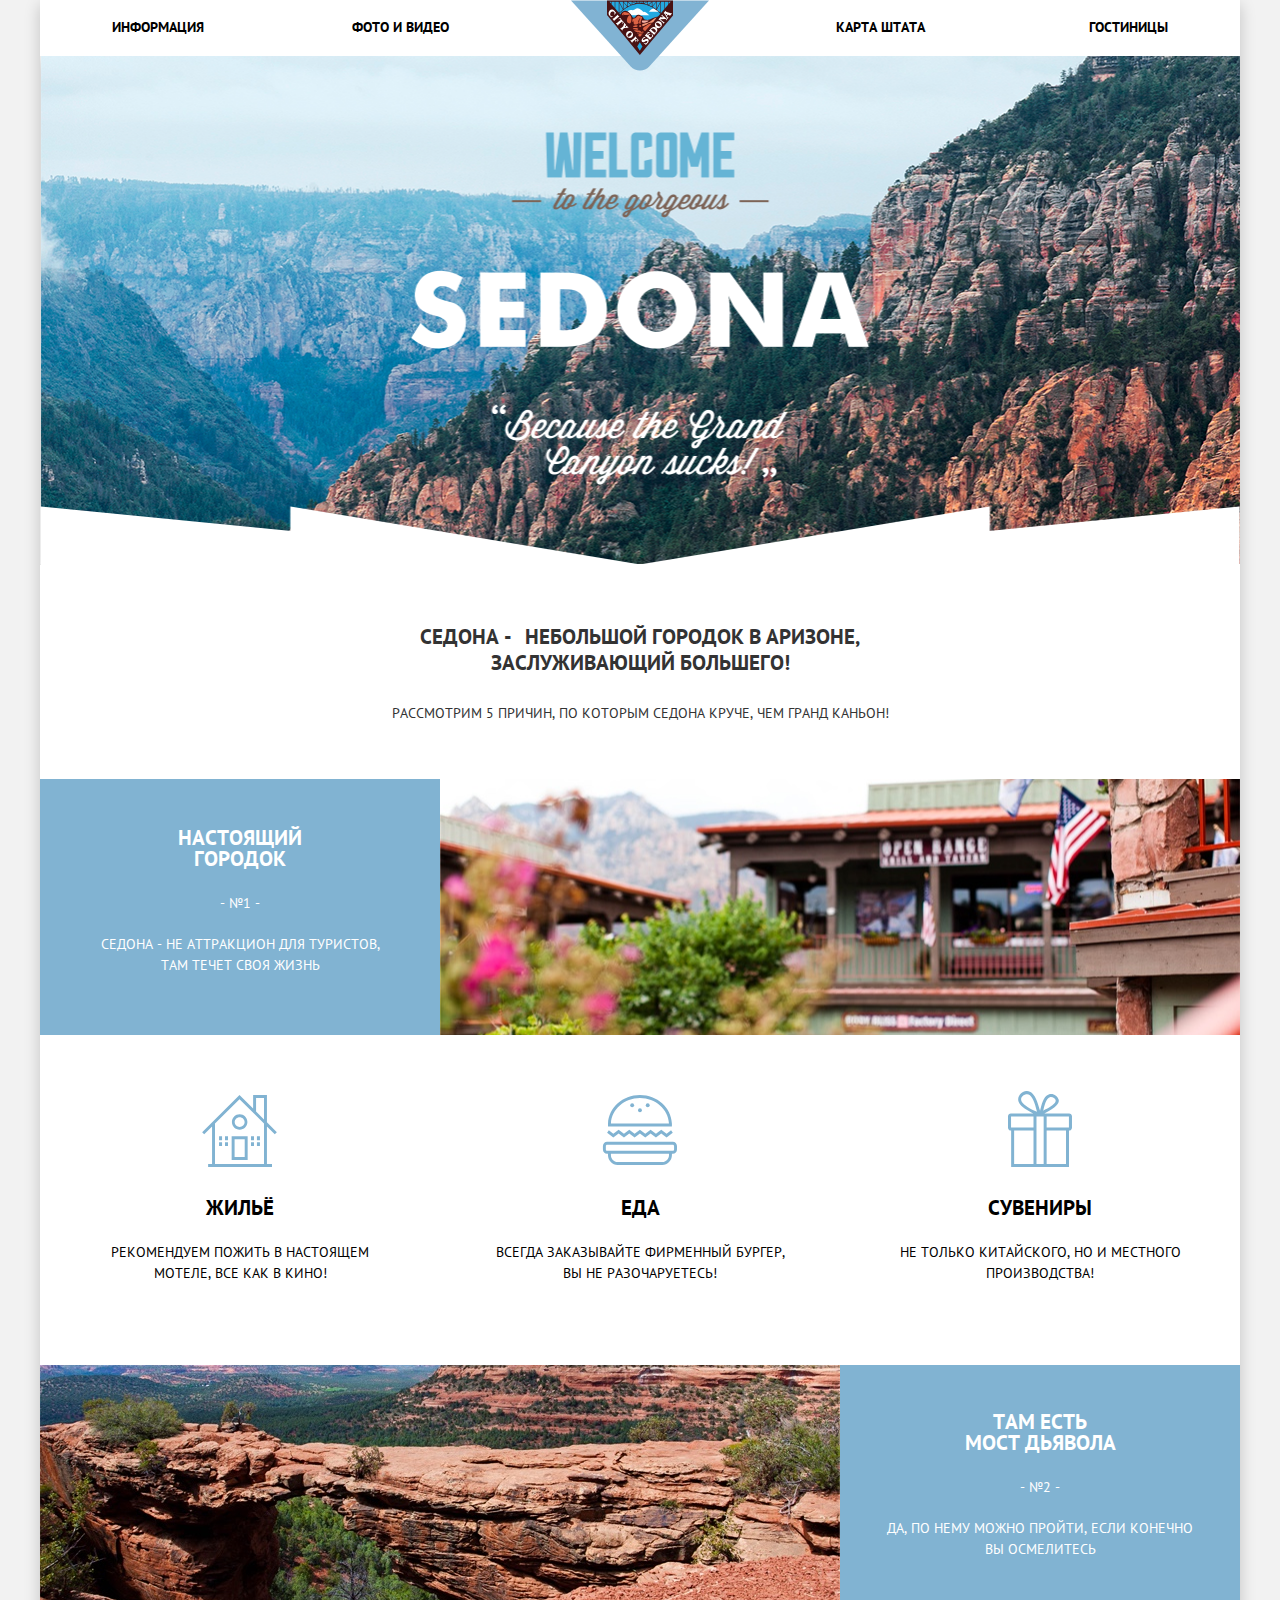
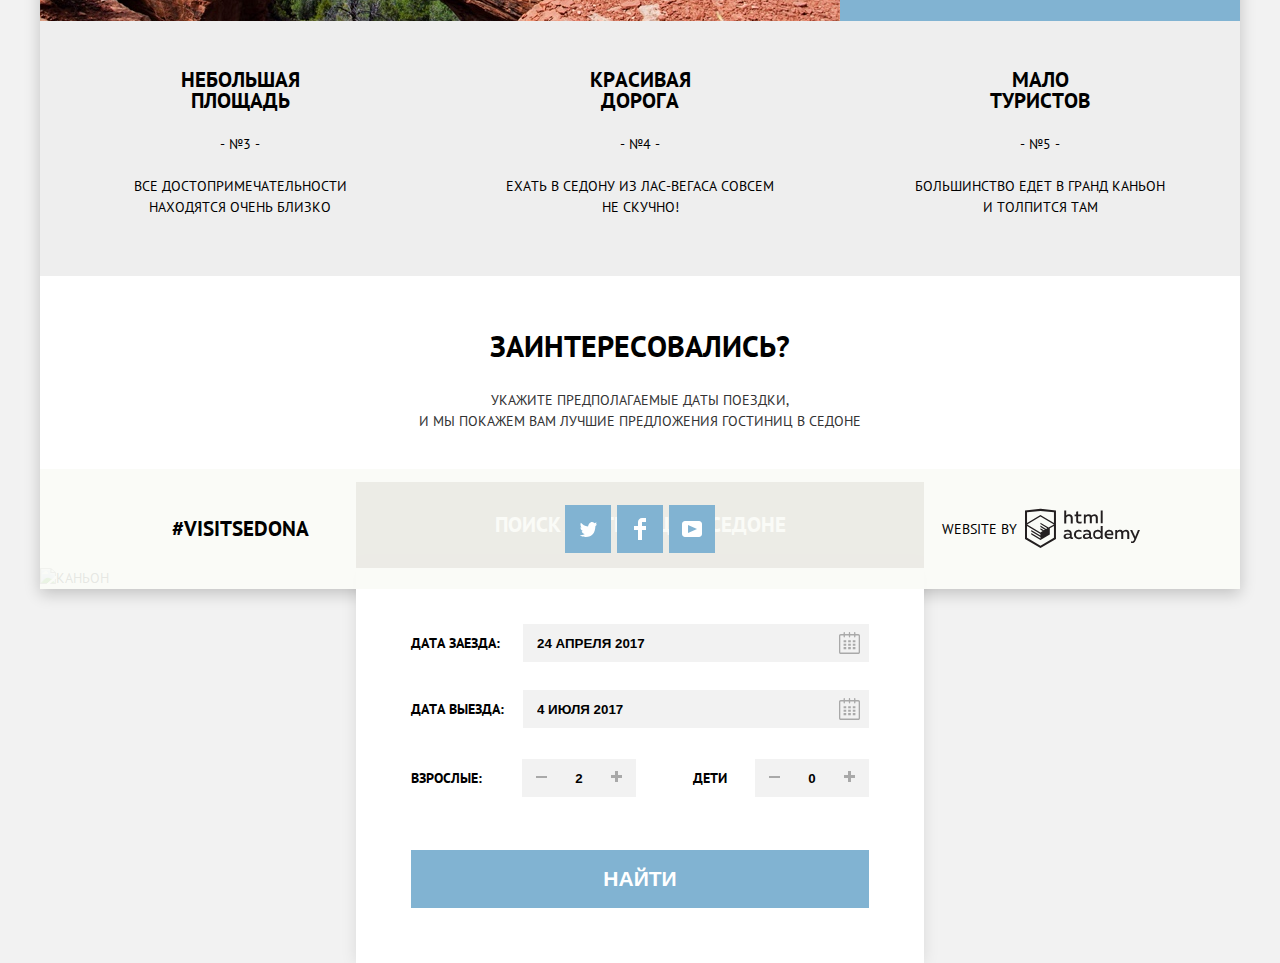
==== commit 5bec2bf7: "правки перед проверкой2" ====
--- a/index.html
+++ b/index.html
@@ -29,7 +29,7 @@
           </div>
 
           <section class="features">
-              <h1>Седона - небольшой городок в Аризоне, заслуживающий большего!</h1>
+              <h1>Седона <span style="letter-spacing: 0.35em;">-</span> небольшой городок в Аризоне, заслуживающий большего!</h1>
               <p>Рассмотрим 5 причин, по которым Седона круче, чем Гранд каньон!</p>
           </section>
 
--- a/css/style.css
+++ b/css/style.css
@@ -114,31 +114,33 @@
   width: 1200px;
   margin: 0 auto;
 }
+
+
+
 .features {
   display: block;
   position: relative;
-  width: 100%;
-  padding: 51px 0;
-  margin: 0 auto; 
+  padding-top: 20px;
+  padding-bottom: 83px;
+  width: 1200px;
+  margin: 0 auto;
   background-color: #ffffff;
   text-align: center;
 }
-.features h1{
-  color: #000000;
-  text-align: center;
+.features h1 {
+  display: block;
+  margin-bottom: 55px;
+  padding-top: 20px;
+  margin-left: 380px;
+  margin-top: 13px;
+  margin-right: 380px;
   font-size: 21px;
   line-height: 26px;
-  margin-bottom: 27px;
-  font-weight: bold;
-  margin: 0 auto;
-  margin-top: 11px;
-  margin-bottom: 30px;
-  width: 450px;
+  font-weight: 700; 
 }
 .features p {
-  margin: 0 auto;    
-  text-align: center;
-
+  margin: -28px auto;    
+  text-align: center;
 }
 .visually-hidden {
   position: absolute;
@@ -164,6 +166,7 @@
   color: #ffffff;
   background-color: #81b3d2;
   text-align: center;
+  background-position: right;
 }
   
 .features-blue::after {
@@ -173,12 +176,13 @@
   min-height: 256px;
   overflow: hidden;
   background: url("../img/image1.jpg");
+  background-position: 0;
 }
 .content {
   padding: 0 55px;
   text-align: center;
   width: 400px;
-  padding-top: 46px;
+  padding-top: 48px;
   padding-bottom: 59px;
 }
 .content h2 {
@@ -265,6 +269,7 @@
   min-height: 256px;
   overflow: hidden;
   background: url("../img/image2.jpg");
+  background-position: 0;
 }
 
 .content-blue {
@@ -943,8 +948,7 @@
   .list, 
   .result, 
   .sorting, 
-  .sorting-list, 
-  .sort-arrows{ 
+  .sorting-list { 
   display: -webkit-box; 
   display: -ms-flexbox; 
   display: flex; 
@@ -975,7 +979,7 @@
       -ms-flex-pack: justify;
           justify-content: space-between;
   font-size: 12px;
-  line-height: 18px;
+  line-height: 14px;
 }
 
 .sorting span {
@@ -1020,8 +1024,8 @@
 .sort-arrows a {
   margin-left: auto;
   display: inline-block;
-  width: 0;
-  height: 0;
+  width: 11px;
+  height: 9px;
   vertical-align: middle;
   border-left: 5px solid transparent;
   border-right: 5px solid transparent;
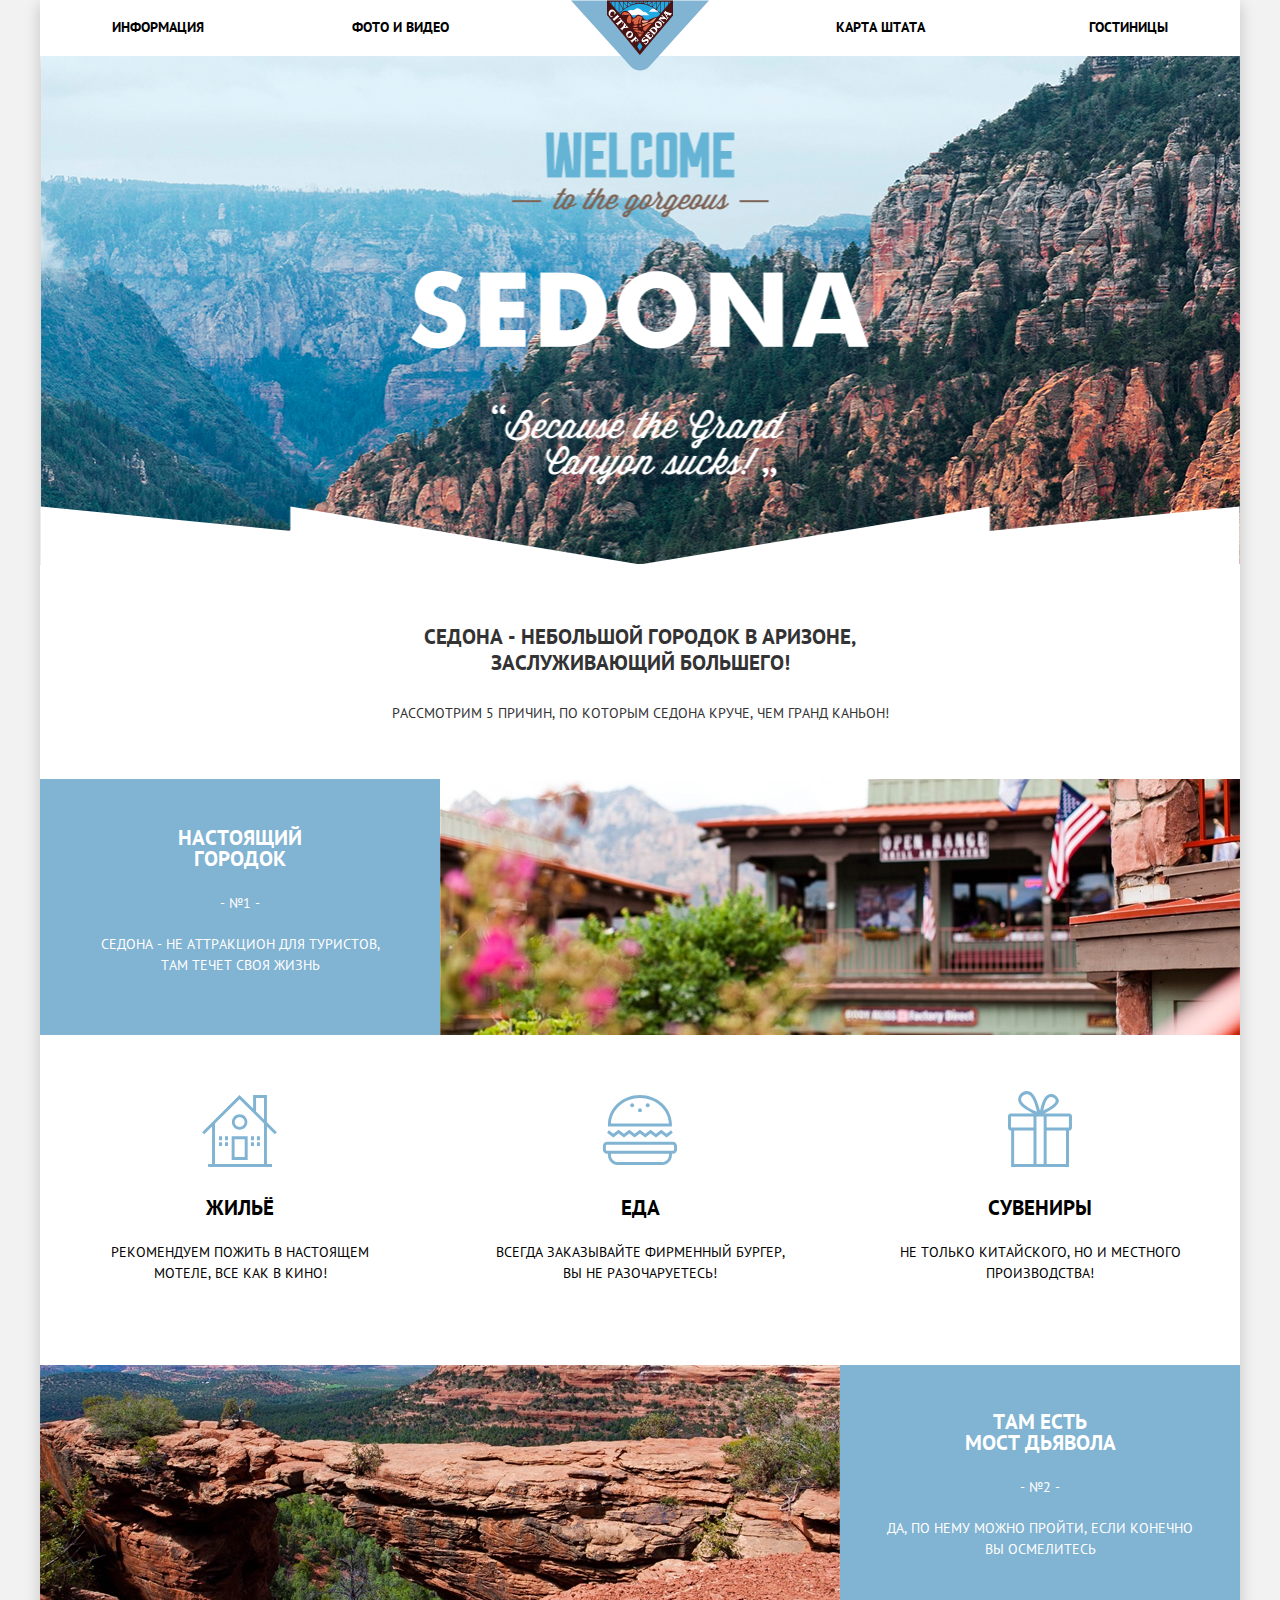
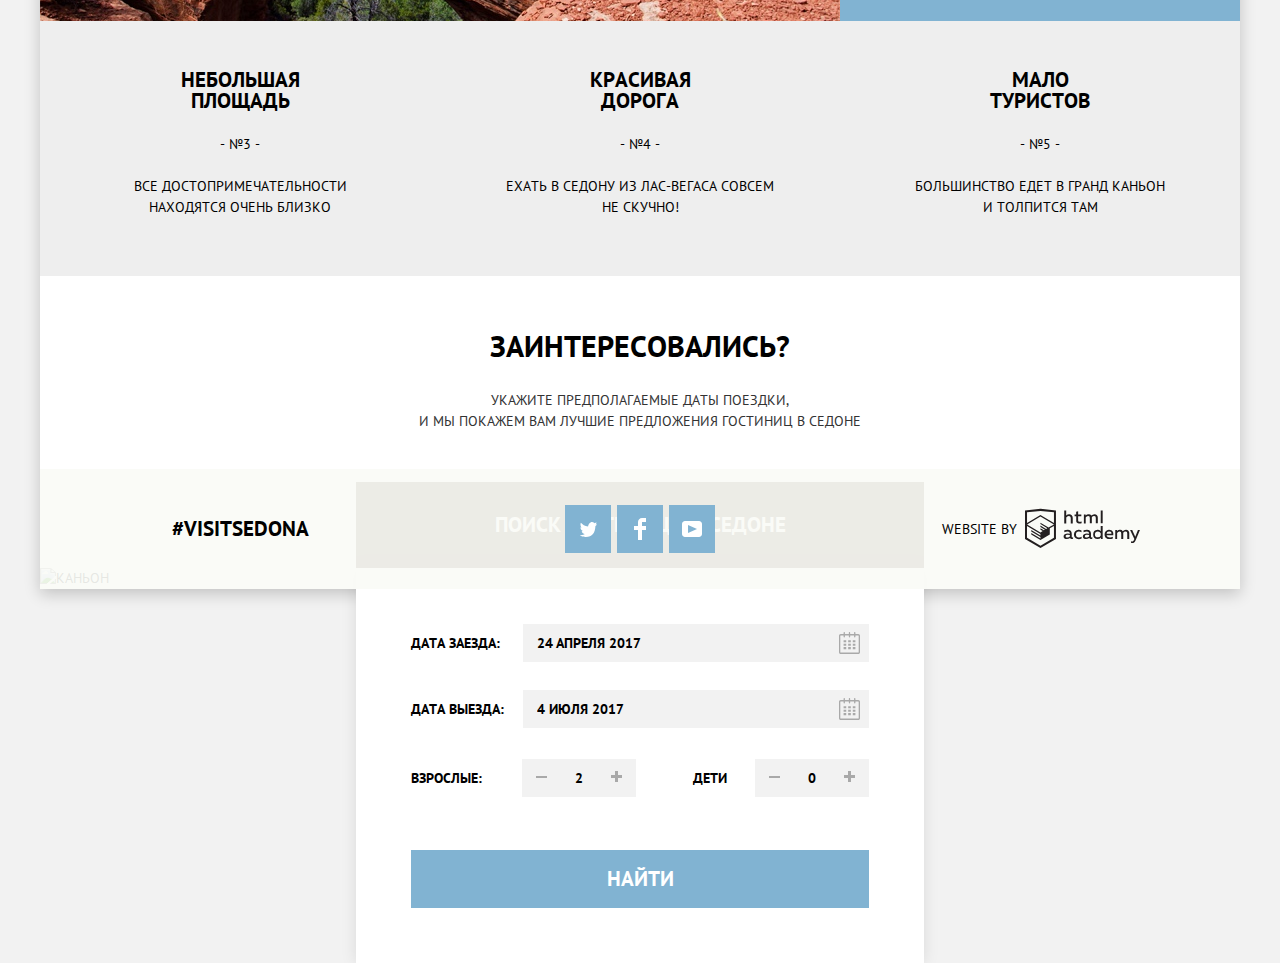
==== commit a69ffdfe: "фин правки 3" ====
--- a/index.html
+++ b/index.html
@@ -4,8 +4,8 @@
     <meta charset="utf-8">
     <title>HTML Academy: Седона</title>
     <link href="https://fonts.googleapis.com/css?family=PT+Sans:400,700&amp;subset=cyrillic" rel="stylesheet">
-    <link rel="stylesheet" href="css/normalize.css">
-    <link rel="stylesheet" href="css/style.css">
+    <link rel="stylesheet" href="css/normalize.min.css">
+    <link rel="stylesheet" href="css/style.min.css">
   </head>
 
   <body>
@@ -29,7 +29,7 @@
           </div>
 
           <section class="features">
-              <h1>Седона <span style="letter-spacing: 0.35em;">-</span> небольшой городок в Аризоне, заслуживающий большего!</h1>
+              <h1>Седона <span class="spacing">-</span> небольшой городок в Аризоне, заслуживающий большего!</h1>
               <p>Рассмотрим 5 причин, по которым Седона круче, чем Гранд каньон!</p>
           </section>
 
--- a/css/style.min.css
+++ b/css/style.min.css
@@ -0,0 +1 @@
+.main-navigation,body{font-size:14px;text-transform:uppercase}body{margin:0;padding:0;font-family:"PT Sans","Arial",sans-serif;background-color:#f2f2f2;-webkit-font-kerning:none;font-kerning:none;line-height:21px;font-weight:400;color:#333}a{text-decoration:none}html{-webkit-box-sizing:border-box;box-sizing:border-box}*,::after,::before{-webkit-box-sizing:inherit;box-sizing:inherit}.container{position:relative;background-color:#fff;-webkit-box-shadow:0 5px 15px 0 rgba(0,0,0,.2);box-shadow:0 5px 15px 0 rgba(0,0,0,.2)}.main-navigation ul{display:-webkit-box;display:-ms-flexbox;display:flex;-webkit-box-orient:horizontal;-webkit-box-direction:normal;-ms-flex-direction:row;flex-direction:row;-ms-flex-pack:distribute;justify-content:space-around;margin:0;padding:0}.main-navigation{list-style:none;line-height:26px;font-weight:700;color:#000}.site-navigation li{width:240px;text-align:center;padding:14px 0 16px}.site-navigation li:first-child,.site-navigation li:nth-child(2){text-align:left;padding-left:72px}.site-navigation li:nth-child(2){margin-right:240px}.site-navigation li:nth-child(3) .site-navigation li:nth-child(4){padding-right:72px;text-align:right}.site-navigation,.sorting ul{list-style:none}.site-navigation a{color:#000;font-weight:700;text-decoration:none}.site-navigation a:hover{color:#81b3d2}.site-navigation a:active{color:#000;opacity:.3}.page-header-logo{width:138px;position:absolute;left:50%;top:0;z-index:18;margin-left:-69px;margin-right:auto}.catalog-link{margin-left:16px}.container{display:-webkit-box;display:-ms-flexbox;display:flex;-webkit-box-orient:vertical;-webkit-box-direction:normal;-ms-flex-direction:column;flex-direction:column;width:1200px;margin:0 auto}.features,.features h1{display:block;padding-top:20px}.features{position:relative;padding-bottom:83px;width:1200px;background-color:#fff;text-align:center;margin:0 auto}.spacing span{letter-spacing:.35em}.features h1{margin:13px 380px 55px;font-size:21px;line-height:26px;font-weight:700}.features p{margin:-28px auto;text-align:center}.visually-hidden{position:absolute;width:1px;height:1px;margin:-1px;border:0;padding:0;clip:rect(0 0 0 0);overflow:hidden}.features-blue{display:-webkit-box;display:-ms-flexbox;display:flex;width:100%;-ms-flex-wrap:wrap;flex-wrap:wrap;color:#fff;background-color:#81b3d2;text-align:center}.features-blue-reverse::before,.features-blue::after{content:"";margin:0 auto;width:800px;min-height:256px;overflow:hidden}.features-blue::after{background:url(../img/image1.jpg);background-position:0 -78px}.content{text-align:center;width:400px;padding:48px 55px 59px}.content h2{margin:0 auto;width:160px;vertical-align:baseline;padding-bottom:24px}.content p{width:290px;padding:0;margin:20px auto 0}.content span{margin-top:24px;margin-bottom:21px;min-width:50px}.features-recommendations{display:-webkit-box;display:-ms-flexbox;display:flex;-ms-flex-pack:distribute;justify-content:space-around;text-align:center;min-height:254px;background-color:#fff;color:#000}.features-recommendations h2{font-size:21px;color:#000;margin-bottom:24px;font-weight:700;background-color:#fff}.features-recommendations p{width:300px;text-align:center;margin:0 auto}.features-item-food,.features-item-house,.features-item-souvenirs{width:400px;padding-top:145px;min-height:169px;padding-bottom:81px;text-align:center}.features-item-house{background:url(../img/icon-1.svg) 162px 60px no-repeat}.features-item-food{background:url(../img/icon-2.svg) 162px 60px no-repeat}.features-item-souvenirs{background:url(../img/icon-3.svg) 168px 56px no-repeat}.features-blue-reverse{color:#fff;background-color:#81b3d2;text-align:center;display:-webkit-box;display:-ms-flexbox;display:flex;-ms-flex-wrap:wrap;flex-wrap:wrap;width:100%}.features-blue-reverse::before{position:relative;background:url(../img/image2.jpg);background-position:0 -75px}.content-blue{text-align:center;width:400px;padding:46px 40px 59px}.content-blue h2{margin:0 auto;width:160px;vertical-align:baseline;padding-bottom:24px}.content-blue p{width:310px;padding:0;margin:20px auto 0}.features-about{color:#000;background-color:#eee;min-height:255px;display:-webkit-box;display:-ms-flexbox;display:flex;-webkit-box-pack:justify;-ms-flex-pack:justify;justify-content:space-between;width:100%}.content-grey{width:400px;text-align:center}.content-grey h2{width:150px;margin:48px auto 23px}.content-grey p{width:270px;margin:21px auto 58px}.question-container{display:block;text-align:center;min-height:115px;margin:0 auto}.question-container h3{margin-top:59px;margin-bottom:34px;font-size:30px;color:#000;background-color:#fff}.question-container p{width:500px;margin:0 auto 50px}.button{margin:0;padding:0;width:568px;height:86px;font:inherit;background-color:#766357;color:#fff;border:0;font-size:21px;line-height:26px;font-weight:700;text-transform:uppercase}.button:hover{color:#d8d8d8;background-color:#604e43}.button:active{color:#d8d8d8;background-color:#503e33}.question{display:-webkit-box;display:-ms-flexbox;display:flex}.search-sedona{-webkit-box-shadow:0 0 15px 0 rgba(0,0,0,.1);box-shadow:0 0 15px 0 rgba(0,0,0,.1);margin:0 auto;width:568px;height:395px;position:absolute;background-color:#fff;left:316px;color:#000;font-size:14px;line-height:26px;font-weight:700}.search-sedona form{margin:43px 55px}.search-sedona input{font-weight:700;text-transform:uppercase}.input_data input{width:346px;height:38px;padding-left:12px;padding-right:38px;background-color:#f2f2f2;border:2px solid #f2f2f2;outline:0;margin:13px 0}.input_data input:hover{background-color:#ebebeb;border:2px solid #ebebeb;outline:0}.input_data input:focus{background-color:transparent;border:2px solid #e5e5e5;outline:0}.input_data{position:relative;display:-webkit-box;display:-ms-flexbox;display:flex;-webkit-box-pack:justify;-ms-flex-pack:justify;justify-content:space-between;-webkit-box-align:center;-ms-flex-align:center;align-items:center;-ms-flex-item-align:center;align-self:center}.input_data button{position:absolute;right:3px;top:20px;background:0 0;border:0;cursor:pointer}.input_datas{margin-top:2px}.container-minus-plus,.half-width,.people{display:-webkit-box;display:-ms-flexbox;display:flex;-webkit-box-align:center;-ms-flex-align:center;align-items:center;-ms-flex-item-align:center;align-self:center;-webkit-box-pack:justify;-ms-flex-pack:justify;justify-content:space-between}.people{margin-top:18px}.people button,.people input{width:38px;height:38px;background-color:#f2f2f2;border:2px solid #f2f2f2;outline:0}.people button{cursor:pointer}.people input{text-align:center}.people input:active{background-color:#ebebeb;border:2px solid #ebebeb;outline:0}.people input:focus{background-color:transparent;border:2px solid #e5e5e5;outline:0}.people label{margin-right:28px}label.adults-people{margin-right:40px}button.search-btns{width:458px;height:58px;border:0;color:#fff;background-color:#81b3d2;margin-top:53px;text-transform:uppercase;font-size:21px;line-height:26px;font-weight:700}button.search-btns:hover{color:#fff;background-color:#669ec0}button.search-btns:active{color:rgba(255,255,255,.3)}.btn-minus polygon,.btn-plus polygon,.input_data-btn path{fill:#a9a9a9}.btn-minus:hover polygon,.btn-plus:hover polygon,.input_data-btn:hover path{fill:#000}.btn-minus:active polygon,.btn-plus:active polygon,.footer-copyright svg:hover path,.input_data-btn:active path{fill:#81b3d2}.map{background-image:url(../img/map.jpg);background-repeat:no-repeat;height:auto;max-width:100%}.footer-hotels,.main-footer{display:-webkit-box;display:-ms-flexbox;display:flex;-webkit-box-align:center;-ms-flex-align:center;align-items:center;bottom:0;width:100%}.main-footer{position:absolute;background:rgba(250,251,246,.9);padding:36px 0}.footer-hotels{padding:38px 0}.insta{width:400px;text-align:center;color:#000;font-weight:700;font-size:21px;line-height:26px}.social li{list-style:none;margin:0 3px;text-align:center}.social{display:-webkit-box;display:-ms-flexbox;-webkit-box-orient:horizontal;-webkit-box-direction:normal;-ms-flex-direction:row;flex-direction:row;-webkit-box-pack:center;-ms-flex-pack:center;justify-content:center;margin:0;padding:0;list-style:none}.footer-copyright,.social{width:400px}.footer-copyright span{margin-right:8px;color:#000}.copyright-btn{width:113px;height:42px}.footer-copyright,.social-button{display:-webkit-box;display:-ms-flexbox;display:flex}.social-button{width:46px;height:48px;background-color:#81b3d2}.social-button svg{margin:auto}.social-button:hover{background-color:#669ec0}.social-button:active,.social-button:active path{background-color:#5496bd;fill:rgba(255,255,255,.3)}.footer-copyright{margin:0;-webkit-box-pack:center;-ms-flex-pack:center;justify-content:center;-webkit-box-align:center;-ms-flex-align:center;align-items:center}.footer-logo:active path{fill:#bdbbbc}.footer-hotels{position:relative;background-color:#fff}.site-navigation .current,.site-navigation .current:active,.site-navigation .current:hover{color:#766357;margin-right:-16px}.filters{background:#7d9ab9 url(../img/filter_background.jpg) no-repeat center;background-position:0 -54px;width:100%;margin:auto;min-height:217px}.filter-form{display:-webkit-box;display:-ms-flexbox;display:flex;-webkit-box-orient:horizontal;-webkit-box-direction:normal;-ms-flex-direction:row;flex-direction:row;-webkit-box-align:start;-ms-flex-align:start;align-items:flex-start;padding:27px 72px 0;color:#fff}.filter-title h2{margin-bottom:24px;font-size:16px;color:#fff;line-height:21px}.hotels-type,.infrastructure{margin-right:85px;border:0}.hotels-type legend,.infrastructure legend{font-size:16px;line-height:21px;font-weight:700;margin:0 0 25px}.filters .hotels-type,.hotels-type,.infrastructure{width:169px;vertical-align:top;padding:0}.filter-wrapper{list-style:none;display:-webkit-box;display:-ms-flexbox;display:flex;-webkit-box-orient:vertical;-webkit-box-direction:normal;-ms-flex-direction:column;flex-direction:column}.filter-wrapper label{position:relative;margin-bottom:25px;margin-left:41px}.label-item:focus-within{outline:1px solid #00f}.checkbox+.checkbox-mark{position:absolute;background-image:url(../img/checkbox-off.svg);background-repeat:no-repeat;width:27px;height:23px;left:-40px;top:-1px;cursor:pointer}.checkbox:checked+.checkbox-mark{position:absolute;background-image:url(../img/checkbox-on.svg);background-repeat:no-repeat;width:27px;height:23px;left:-40px;top:-1px;cursor:pointer}.checkbox:disabled+.checkbox-mark{position:absolute;background-image:url(../img/checkbox-off-di.svg);background-repeat:no-repeat;width:27px;height:23px;left:-41px;top:0;cursor:pointer}.checkbox:disabled:checked+.checkbox-mark{position:absolute;background-image:url(../img/checkbox-on-di.svg);background-repeat:no-repeat;width:27px;height:23px;left:-41px;top:0;cursor:pointer}.range-filter{width:320px;margin-left:auto;color:#fff;position:relative;text-transform:uppercase}.filter-range-title{margin-bottom:9px;font-weight:600;font-size:16px;line-height:21px;margin-left:4px}.price-controls{position:relative;height:37px;margin-bottom:20px;font-size:0;border:2px solid #fff;border-radius:2px}.price-controls::after{content:"";position:absolute;top:50%;left:51%;width:2px;height:22px;background:#fff;-webkit-transform:translate(-50%,-50%);-ms-transform:translate(-50%,-50%);transform:translate(-50%,-50%)}.price-controls label{display:inline-block;font-size:14px;line-height:38px;vertical-align:top;cursor:pointer}.price-controls .max-price,.price-controls .min-price{margin-top:-2px;margin-left:66px}.price-controls input{width:59px;margin:0;color:inherit;font:inherit;background:0 0;border:0}.range-controls{position:relative;margin-bottom:32px}.range-controls .scale{height:2px;background:rgba(255,255,255,.3);margin-left:2px}.range-controls .bar{width:80%;height:2px;background:#fff}.range-toggle{position:absolute;top:-9px;width:21px;height:21px;background-color:#ababab;border:9px solid #fff;border-radius:50%;-webkit-box-shadow:0 2px 1px 0 rgba(0,1,1,.2);box-shadow:0 2px 1px 0 rgba(0,1,1,.2);cursor:pointer}.range-toggle:hover{border:10px solid #fff;width:23px;height:22px}.range-toggle-min{left:2px}.range-toggle-max{left:80%}.btn-transparent{display:block;margin:0 86px;padding:6px 35px;font-size:14px;line-height:20px;color:#fff;text-transform:uppercase;background:0 0;border:2px solid #fff;border-radius:2px;cursor:pointer}.btn-transparent:hover{color:#000;background:#fff}.list{width:1200px;padding:26px 72px 0;border-bottom:1px solid #e5e5e5;background-color:#fff;min-height:86px;-webkit-box-orient:horizontal;-webkit-box-direction:normal;-ms-flex-direction:row;flex-direction:row;-webkit-box-align:baseline;-ms-flex-align:baseline;align-items:baseline}.list,.result{display:-webkit-box;display:-ms-flexbox;display:flex}.result,.sorting,.sorting-list{-webkit-box-orient:horizontal;-webkit-box-direction:normal;-ms-flex-direction:row;flex-direction:row;-webkit-box-align:baseline;-ms-flex-align:baseline;align-items:baseline}.sorting-list{display:-webkit-box;display:-ms-flexbox;display:flex}.result{font-size:21px;color:#000;line-height:26px;font-weight:700;margin-top:5px;margin-right:47px}.sorting{width:892px;display:-webkit-box;display:-ms-flexbox;display:flex;-webkit-box-pack:justify;-ms-flex-pack:justify;justify-content:space-between;font-size:12px;line-height:14px}.sorting span{margin:0 40px 0 0;padding:0}.sorting-list a,.sorting-list a:hover{color:#000;border-bottom:1px dotted #81b3d2}.sorting a{color:rgba(0,0,0,.3)}.sorting-list .active{color:#81b3d2;border:0}.sorting-list a:hover{color:#81b3d2}.sorting-list{margin-right:auto;padding:0}.sorting-list li{width:82px}.active,.sort-link{margin-right:32px}.sort-arrows a{margin-left:auto;display:inline-block;width:11px;height:9px;vertical-align:middle;border-left:5px solid transparent;border-right:5px solid transparent;text-decoration:none}.arrow-up{margin-right:10px;border-bottom:10px solid #b2b2b2}.arrow-up:hover{border-bottom:10px solid #231f20}.arrow-down{border-top:10px solid #81b3d2}.hotel-catalog,.hotels{display:-webkit-box;display:-ms-flexbox;display:flex}.hotel-catalog{-webkit-box-orient:vertical;-webkit-box-direction:normal;-ms-flex-direction:column;flex-direction:column;width:100%;background-color:#fff}.hotels{border-bottom:1px solid #e5e5e5;padding:26px 72px 23px}.hotel-title a{color:#000}.hotel-title a:hover{color:#81b3d2}.hotel-title{font-size:21px;line-height:26px;font-weight:700;margin:0;padding:0;width:252px;color:#000}.hotel-title:active{color:#000;opacity:.3}.hotels-photo{margin-top:4px;margin-right:30px;border-style:none}.hotel-container{-webkit-box-orient:vertical;-ms-flex-direction:column;flex-direction:column;margin:0;width:291px}.hotel-container,.hotel-price,.hotel-type{display:-webkit-box;display:-ms-flexbox;display:flex;-webkit-box-direction:normal}.hotel-price{max-width:500px;-webkit-box-orient:horizontal;-ms-flex-direction:row;flex-direction:row}.hotel-type{-webkit-box-orient:vertical;-ms-flex-direction:column;flex-direction:column}.hotel-type span{margin-top:7px;margin-bottom:14px}.hotel-type:nth-child(1) a,.hotel-type:nth-child(2) a{padding:3px 16px;color:#fff;font-size:14px;line-height:21px;font-weight:700}.hotel-type:nth-child(1) a{margin-right:7px;background-color:#81b3d2}.hotel-type:nth-child(1) a:hover{background-color:#669ec0}.hotel-type:nth-child(1) a:active{background-color:#5496bd;color:rgba(255,255,255,.3)}.hotel-type:nth-child(2) a{background-color:#766357}.hotel-type:nth-child(2) a:hover{background-color:#604e43}.hotel-type:nth-child(2) a:active{background-color:#503e33;color:rgba(255,255,255,.3)}.btn-blue a,.btn-brown a{font:inherit;color:#fff;background-color:#81b3d2;text-align:center;text-transform:uppercase;vertical-align:middle}.btn-brown a{background-color:#766357}.btn-blue a:hover{color:#fff;background-color:#669ec0}.btn-blue a:active{color:#fff;opacity:.3;background-color:#5496bd}.btn-brown a:hover{color:#fff;background-color:#604e43}.btn-brown a:active{color:#fff;background-color:#503e33;opacity:.3}.btn-blue,.btn-brown{color:#fff;padding:3px 16px}.btn-blue{width:110px;margin-right:7px;background-color:#81b3d2}.btn-blue:hover{color:#81b3d2}.btn-blue:active{color:rgba(0,0,0,.3)}.btn-brown{background-color:#766357}.rating{display:-webkit-box;display:-ms-flexbox;display:flex;-webkit-box-orient:vertical;-webkit-box-direction:normal;-ms-flex-direction:column;flex-direction:column;-webkit-box-align:end;-ms-flex-align:end;align-items:flex-end;text-align:right;padding-top:3px;margin-left:auto}.stars-amara{background:url(../img/star.svg) space;width:94px;height:24px;margin-right:-1px;margin-top:1px;background-size:23px 17px}.stars-desert,.stars-diablo{background:url(../img/star.svg);height:20px;padding:0;background-position:top right;background-repeat:repeat-x}.stars-desert{margin-bottom:2px;width:69px;margin-top:2px;background-size:22px 17px}.stars-diablo{width:42px;margin-top:4px;background-size:20px 15px}.hotel-rating{width:110px;height:27px;margin-top:44px;color:#666;line-height:21px;font-weight:400;text-align:center;font-size:14px;background-color:#f2f2f2}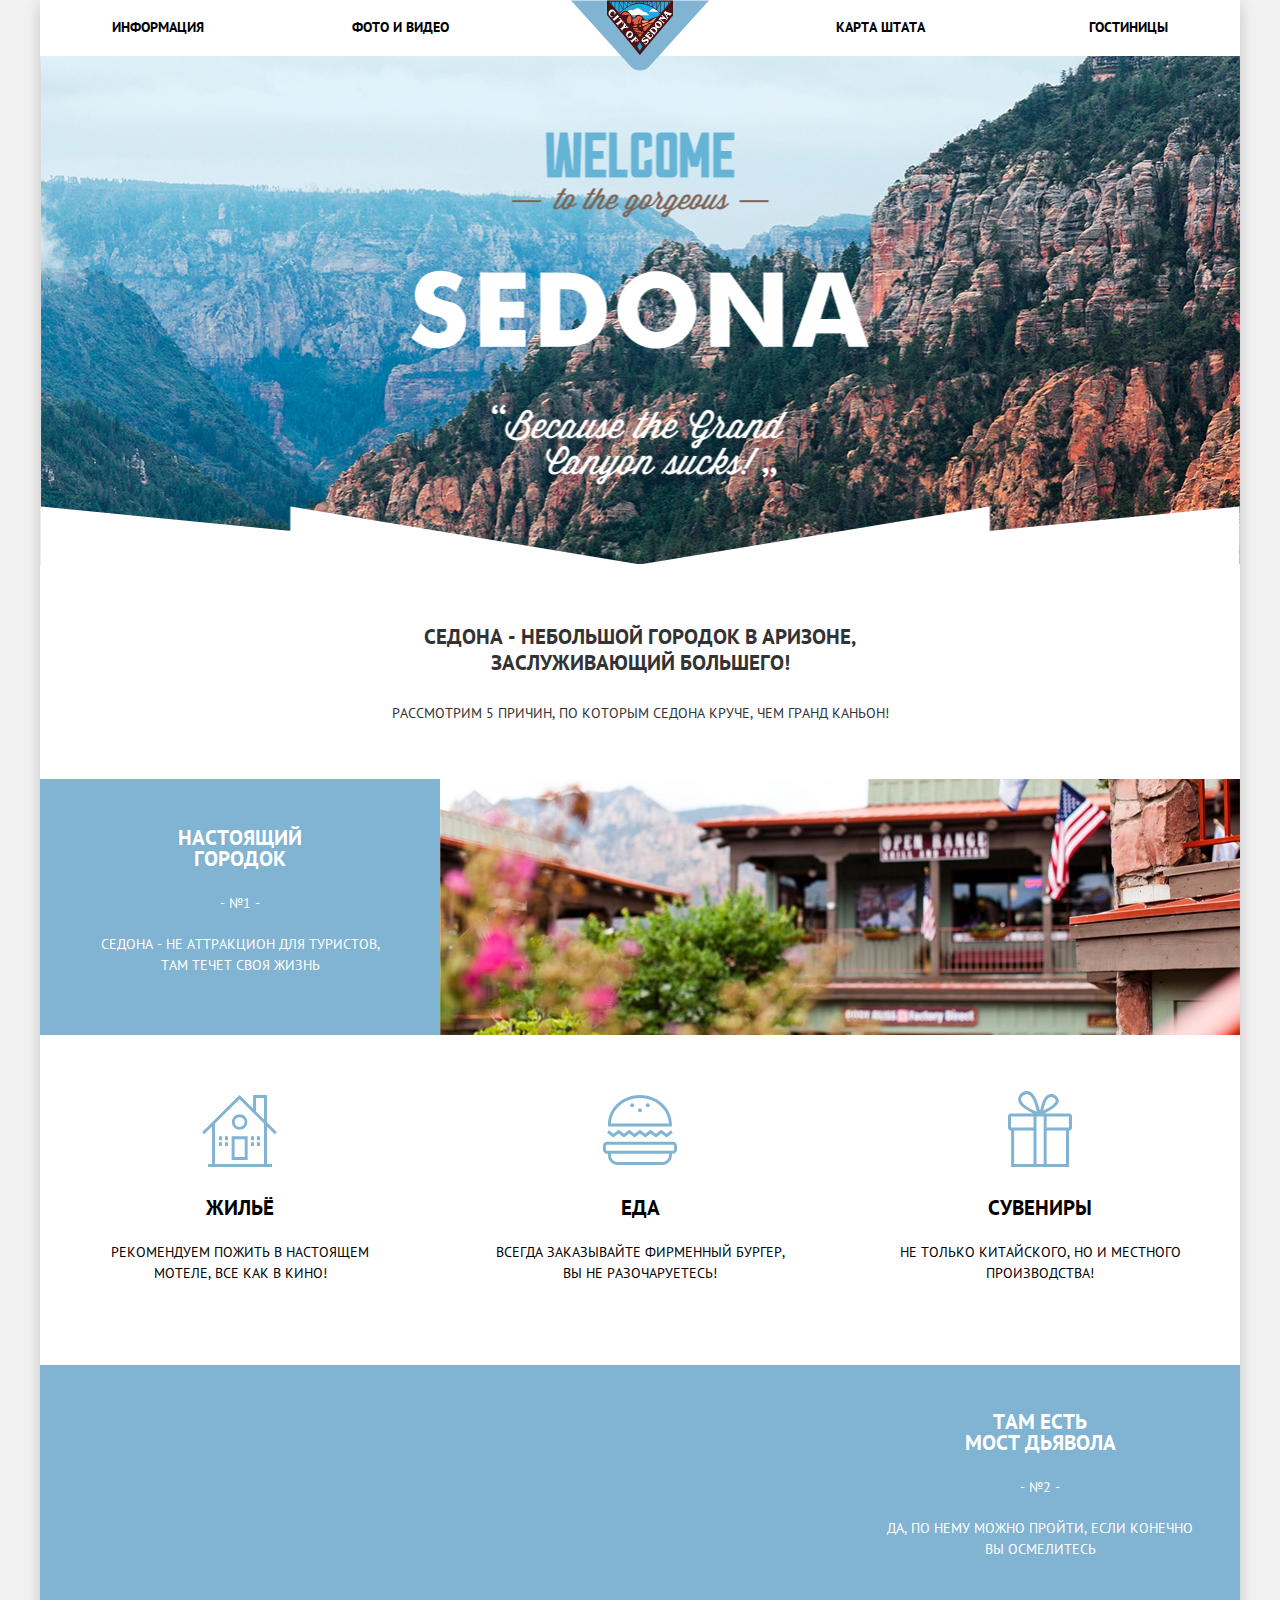
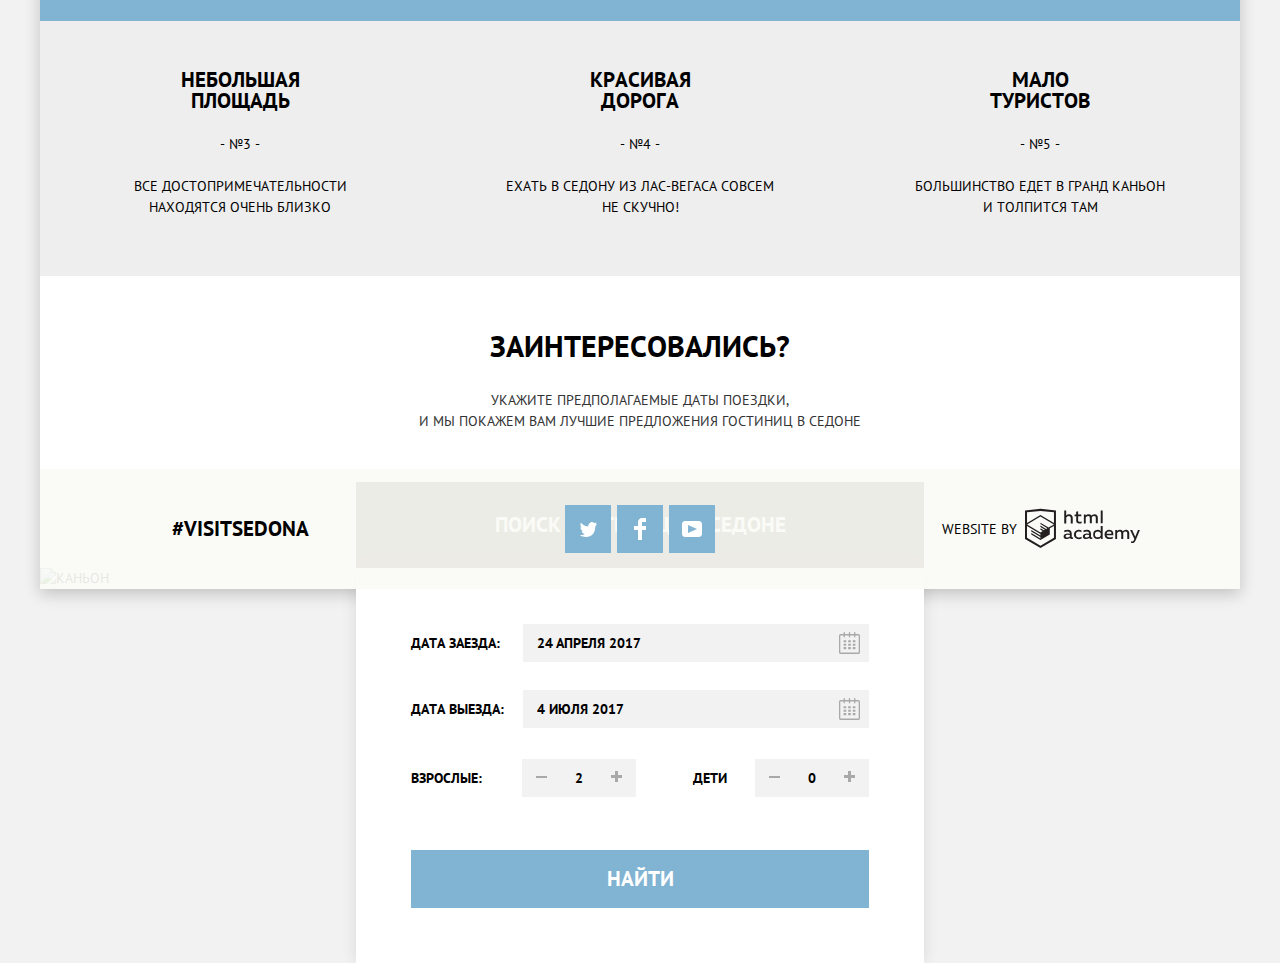
==== commit a7eb15c6: "фин правки 5" ====
--- a/index.html
+++ b/index.html
@@ -1,12 +1,12 @@
 <!DOCTYPE html>
 <html lang="ru">
-  <head>
+<head>
     <meta charset="utf-8">
     <title>HTML Academy: Седона</title>
     <link href="https://fonts.googleapis.com/css?family=PT+Sans:400,700&amp;subset=cyrillic" rel="stylesheet">
     <link rel="stylesheet" href="css/normalize.min.css">
     <link rel="stylesheet" href="css/style.min.css">
-  </head>
+</head>
 
   <body>
     <div class="container">
@@ -20,14 +20,12 @@
                 </ul>
             </nav>
             <a class="page-header-logo"><img src="img/logo.svg" width="138" height="71" alt="Логотип City of Sedona"></a>
-       </header>
+        </header>
 
 
       <main>
-          <div class="background-image">
-              <img src="img/background_im.png" width="1200" height="509" alt="Welcome to the gorgeous Sedona">
-          </div>
-
+          <img src="img/background_im.png" width="1200" height="509" alt="Welcome to the gorgeous Sedona">
+          
           <section class="features">
               <h1>Седона <span class="spacing">-</span> небольшой городок в Аризоне, заслуживающий большего!</h1>
               <p>Рассмотрим 5 причин, по которым Седона круче, чем Гранд каньон!</p>
@@ -35,17 +33,17 @@
 
           <h2 class="visually-hidden">5 Преимуществ</h2>
 
-          <section class="features-blue">
+          <div class="features-blue">
               <div class="content">
                 <h2>Настоящий городок</h2>
                 <span>- №1 -</span>
                 <p>Седона - не аттракцион для туристов,
                 там течет своя жизнь</p>
               </div>
-         </section>
-
-
-        <section class="features-recommendations">
+          </div>
+
+
+         <div class="features-recommendations">
             <div class="features-item-house">
                 <h2>Жильё</h2>
                 <p>Рекомендуем пожить в настоящем мотеле,
@@ -63,24 +61,24 @@
                 <p>Не только китайского,
                 но и местного производства!</p>
            </div>
-       </section>
-
-      <section class="features-blue-reverse">
+         </div>
+
+      <div class="features-blue-reverse">
           <div class="content-blue">
               <h2>Там есть<br> Мост Дьявола</h2>
               <span>- №2 -</span>
               <p>Да, по нему можно пройти,
               если конечно вы осмелитесь</p>
           </div>
-      </section>
+      </div>
     
 
-      <section class="features-about">
+      <div class="features-about">
           <div class="content-grey">
               <h2>Небольшая площадь</h2>
               <span>- №3 -</span>
               <p>Все достопримечательности находятся очень близко</p>
-          </div>
+      </div>
 
           <div class="content-grey">
              <h2>Красивая дорога</h2>
@@ -93,7 +91,7 @@
               <span>- №5 -</span>
               <p>Большинство едет в Гранд каньон <br>и толпится там</p>
           </div>
-      </section>
+      </div>
 
      <section class="question">
           <div class="question-container">
--- a/css/style.min.css
+++ b/css/style.min.css
@@ -1 +1 @@
-.main-navigation,body{font-size:14px;text-transform:uppercase}body{margin:0;padding:0;font-family:"PT Sans","Arial",sans-serif;background-color:#f2f2f2;-webkit-font-kerning:none;font-kerning:none;line-height:21px;font-weight:400;color:#333}a{text-decoration:none}html{-webkit-box-sizing:border-box;box-sizing:border-box}*,::after,::before{-webkit-box-sizing:inherit;box-sizing:inherit}.container{position:relative;background-color:#fff;-webkit-box-shadow:0 5px 15px 0 rgba(0,0,0,.2);box-shadow:0 5px 15px 0 rgba(0,0,0,.2)}.main-navigation ul{display:-webkit-box;display:-ms-flexbox;display:flex;-webkit-box-orient:horizontal;-webkit-box-direction:normal;-ms-flex-direction:row;flex-direction:row;-ms-flex-pack:distribute;justify-content:space-around;margin:0;padding:0}.main-navigation{list-style:none;line-height:26px;font-weight:700;color:#000}.site-navigation li{width:240px;text-align:center;padding:14px 0 16px}.site-navigation li:first-child,.site-navigation li:nth-child(2){text-align:left;padding-left:72px}.site-navigation li:nth-child(2){margin-right:240px}.site-navigation li:nth-child(3) .site-navigation li:nth-child(4){padding-right:72px;text-align:right}.site-navigation,.sorting ul{list-style:none}.site-navigation a{color:#000;font-weight:700;text-decoration:none}.site-navigation a:hover{color:#81b3d2}.site-navigation a:active{color:#000;opacity:.3}.page-header-logo{width:138px;position:absolute;left:50%;top:0;z-index:18;margin-left:-69px;margin-right:auto}.catalog-link{margin-left:16px}.container{display:-webkit-box;display:-ms-flexbox;display:flex;-webkit-box-orient:vertical;-webkit-box-direction:normal;-ms-flex-direction:column;flex-direction:column;width:1200px;margin:0 auto}.features,.features h1{display:block;padding-top:20px}.features{position:relative;padding-bottom:83px;width:1200px;background-color:#fff;text-align:center;margin:0 auto}.spacing span{letter-spacing:.35em}.features h1{margin:13px 380px 55px;font-size:21px;line-height:26px;font-weight:700}.features p{margin:-28px auto;text-align:center}.visually-hidden{position:absolute;width:1px;height:1px;margin:-1px;border:0;padding:0;clip:rect(0 0 0 0);overflow:hidden}.features-blue{display:-webkit-box;display:-ms-flexbox;display:flex;width:100%;-ms-flex-wrap:wrap;flex-wrap:wrap;color:#fff;background-color:#81b3d2;text-align:center}.features-blue-reverse::before,.features-blue::after{content:"";margin:0 auto;width:800px;min-height:256px;overflow:hidden}.features-blue::after{background:url(../img/image1.jpg);background-position:0 -78px}.content{text-align:center;width:400px;padding:48px 55px 59px}.content h2{margin:0 auto;width:160px;vertical-align:baseline;padding-bottom:24px}.content p{width:290px;padding:0;margin:20px auto 0}.content span{margin-top:24px;margin-bottom:21px;min-width:50px}.features-recommendations{display:-webkit-box;display:-ms-flexbox;display:flex;-ms-flex-pack:distribute;justify-content:space-around;text-align:center;min-height:254px;background-color:#fff;color:#000}.features-recommendations h2{font-size:21px;color:#000;margin-bottom:24px;font-weight:700;background-color:#fff}.features-recommendations p{width:300px;text-align:center;margin:0 auto}.features-item-food,.features-item-house,.features-item-souvenirs{width:400px;padding-top:145px;min-height:169px;padding-bottom:81px;text-align:center}.features-item-house{background:url(../img/icon-1.svg) 162px 60px no-repeat}.features-item-food{background:url(../img/icon-2.svg) 162px 60px no-repeat}.features-item-souvenirs{background:url(../img/icon-3.svg) 168px 56px no-repeat}.features-blue-reverse{color:#fff;background-color:#81b3d2;text-align:center;display:-webkit-box;display:-ms-flexbox;display:flex;-ms-flex-wrap:wrap;flex-wrap:wrap;width:100%}.features-blue-reverse::before{position:relative;background:url(../img/image2.jpg);background-position:0 -75px}.content-blue{text-align:center;width:400px;padding:46px 40px 59px}.content-blue h2{margin:0 auto;width:160px;vertical-align:baseline;padding-bottom:24px}.content-blue p{width:310px;padding:0;margin:20px auto 0}.features-about{color:#000;background-color:#eee;min-height:255px;display:-webkit-box;display:-ms-flexbox;display:flex;-webkit-box-pack:justify;-ms-flex-pack:justify;justify-content:space-between;width:100%}.content-grey{width:400px;text-align:center}.content-grey h2{width:150px;margin:48px auto 23px}.content-grey p{width:270px;margin:21px auto 58px}.question-container{display:block;text-align:center;min-height:115px;margin:0 auto}.question-container h3{margin-top:59px;margin-bottom:34px;font-size:30px;color:#000;background-color:#fff}.question-container p{width:500px;margin:0 auto 50px}.button{margin:0;padding:0;width:568px;height:86px;font:inherit;background-color:#766357;color:#fff;border:0;font-size:21px;line-height:26px;font-weight:700;text-transform:uppercase}.button:hover{color:#d8d8d8;background-color:#604e43}.button:active{color:#d8d8d8;background-color:#503e33}.question{display:-webkit-box;display:-ms-flexbox;display:flex}.search-sedona{-webkit-box-shadow:0 0 15px 0 rgba(0,0,0,.1);box-shadow:0 0 15px 0 rgba(0,0,0,.1);margin:0 auto;width:568px;height:395px;position:absolute;background-color:#fff;left:316px;color:#000;font-size:14px;line-height:26px;font-weight:700}.search-sedona form{margin:43px 55px}.search-sedona input{font-weight:700;text-transform:uppercase}.input_data input{width:346px;height:38px;padding-left:12px;padding-right:38px;background-color:#f2f2f2;border:2px solid #f2f2f2;outline:0;margin:13px 0}.input_data input:hover{background-color:#ebebeb;border:2px solid #ebebeb;outline:0}.input_data input:focus{background-color:transparent;border:2px solid #e5e5e5;outline:0}.input_data{position:relative;display:-webkit-box;display:-ms-flexbox;display:flex;-webkit-box-pack:justify;-ms-flex-pack:justify;justify-content:space-between;-webkit-box-align:center;-ms-flex-align:center;align-items:center;-ms-flex-item-align:center;align-self:center}.input_data button{position:absolute;right:3px;top:20px;background:0 0;border:0;cursor:pointer}.input_datas{margin-top:2px}.container-minus-plus,.half-width,.people{display:-webkit-box;display:-ms-flexbox;display:flex;-webkit-box-align:center;-ms-flex-align:center;align-items:center;-ms-flex-item-align:center;align-self:center;-webkit-box-pack:justify;-ms-flex-pack:justify;justify-content:space-between}.people{margin-top:18px}.people button,.people input{width:38px;height:38px;background-color:#f2f2f2;border:2px solid #f2f2f2;outline:0}.people button{cursor:pointer}.people input{text-align:center}.people input:active{background-color:#ebebeb;border:2px solid #ebebeb;outline:0}.people input:focus{background-color:transparent;border:2px solid #e5e5e5;outline:0}.people label{margin-right:28px}label.adults-people{margin-right:40px}button.search-btns{width:458px;height:58px;border:0;color:#fff;background-color:#81b3d2;margin-top:53px;text-transform:uppercase;font-size:21px;line-height:26px;font-weight:700}button.search-btns:hover{color:#fff;background-color:#669ec0}button.search-btns:active{color:rgba(255,255,255,.3)}.btn-minus polygon,.btn-plus polygon,.input_data-btn path{fill:#a9a9a9}.btn-minus:hover polygon,.btn-plus:hover polygon,.input_data-btn:hover path{fill:#000}.btn-minus:active polygon,.btn-plus:active polygon,.footer-copyright svg:hover path,.input_data-btn:active path{fill:#81b3d2}.map{background-image:url(../img/map.jpg);background-repeat:no-repeat;height:auto;max-width:100%}.footer-hotels,.main-footer{display:-webkit-box;display:-ms-flexbox;display:flex;-webkit-box-align:center;-ms-flex-align:center;align-items:center;bottom:0;width:100%}.main-footer{position:absolute;background:rgba(250,251,246,.9);padding:36px 0}.footer-hotels{padding:38px 0}.insta{width:400px;text-align:center;color:#000;font-weight:700;font-size:21px;line-height:26px}.social li{list-style:none;margin:0 3px;text-align:center}.social{display:-webkit-box;display:-ms-flexbox;-webkit-box-orient:horizontal;-webkit-box-direction:normal;-ms-flex-direction:row;flex-direction:row;-webkit-box-pack:center;-ms-flex-pack:center;justify-content:center;margin:0;padding:0;list-style:none}.footer-copyright,.social{width:400px}.footer-copyright span{margin-right:8px;color:#000}.copyright-btn{width:113px;height:42px}.footer-copyright,.social-button{display:-webkit-box;display:-ms-flexbox;display:flex}.social-button{width:46px;height:48px;background-color:#81b3d2}.social-button svg{margin:auto}.social-button:hover{background-color:#669ec0}.social-button:active,.social-button:active path{background-color:#5496bd;fill:rgba(255,255,255,.3)}.footer-copyright{margin:0;-webkit-box-pack:center;-ms-flex-pack:center;justify-content:center;-webkit-box-align:center;-ms-flex-align:center;align-items:center}.footer-logo:active path{fill:#bdbbbc}.footer-hotels{position:relative;background-color:#fff}.site-navigation .current,.site-navigation .current:active,.site-navigation .current:hover{color:#766357;margin-right:-16px}.filters{background:#7d9ab9 url(../img/filter_background.jpg) no-repeat center;background-position:0 -54px;width:100%;margin:auto;min-height:217px}.filter-form{display:-webkit-box;display:-ms-flexbox;display:flex;-webkit-box-orient:horizontal;-webkit-box-direction:normal;-ms-flex-direction:row;flex-direction:row;-webkit-box-align:start;-ms-flex-align:start;align-items:flex-start;padding:27px 72px 0;color:#fff}.filter-title h2{margin-bottom:24px;font-size:16px;color:#fff;line-height:21px}.hotels-type,.infrastructure{margin-right:85px;border:0}.hotels-type legend,.infrastructure legend{font-size:16px;line-height:21px;font-weight:700;margin:0 0 25px}.filters .hotels-type,.hotels-type,.infrastructure{width:169px;vertical-align:top;padding:0}.filter-wrapper{list-style:none;display:-webkit-box;display:-ms-flexbox;display:flex;-webkit-box-orient:vertical;-webkit-box-direction:normal;-ms-flex-direction:column;flex-direction:column}.filter-wrapper label{position:relative;margin-bottom:25px;margin-left:41px}.label-item:focus-within{outline:1px solid #00f}.checkbox+.checkbox-mark{position:absolute;background-image:url(../img/checkbox-off.svg);background-repeat:no-repeat;width:27px;height:23px;left:-40px;top:-1px;cursor:pointer}.checkbox:checked+.checkbox-mark{position:absolute;background-image:url(../img/checkbox-on.svg);background-repeat:no-repeat;width:27px;height:23px;left:-40px;top:-1px;cursor:pointer}.checkbox:disabled+.checkbox-mark{position:absolute;background-image:url(../img/checkbox-off-di.svg);background-repeat:no-repeat;width:27px;height:23px;left:-41px;top:0;cursor:pointer}.checkbox:disabled:checked+.checkbox-mark{position:absolute;background-image:url(../img/checkbox-on-di.svg);background-repeat:no-repeat;width:27px;height:23px;left:-41px;top:0;cursor:pointer}.range-filter{width:320px;margin-left:auto;color:#fff;position:relative;text-transform:uppercase}.filter-range-title{margin-bottom:9px;font-weight:600;font-size:16px;line-height:21px;margin-left:4px}.price-controls{position:relative;height:37px;margin-bottom:20px;font-size:0;border:2px solid #fff;border-radius:2px}.price-controls::after{content:"";position:absolute;top:50%;left:51%;width:2px;height:22px;background:#fff;-webkit-transform:translate(-50%,-50%);-ms-transform:translate(-50%,-50%);transform:translate(-50%,-50%)}.price-controls label{display:inline-block;font-size:14px;line-height:38px;vertical-align:top;cursor:pointer}.price-controls .max-price,.price-controls .min-price{margin-top:-2px;margin-left:66px}.price-controls input{width:59px;margin:0;color:inherit;font:inherit;background:0 0;border:0}.range-controls{position:relative;margin-bottom:32px}.range-controls .scale{height:2px;background:rgba(255,255,255,.3);margin-left:2px}.range-controls .bar{width:80%;height:2px;background:#fff}.range-toggle{position:absolute;top:-9px;width:21px;height:21px;background-color:#ababab;border:9px solid #fff;border-radius:50%;-webkit-box-shadow:0 2px 1px 0 rgba(0,1,1,.2);box-shadow:0 2px 1px 0 rgba(0,1,1,.2);cursor:pointer}.range-toggle:hover{border:10px solid #fff;width:23px;height:22px}.range-toggle-min{left:2px}.range-toggle-max{left:80%}.btn-transparent{display:block;margin:0 86px;padding:6px 35px;font-size:14px;line-height:20px;color:#fff;text-transform:uppercase;background:0 0;border:2px solid #fff;border-radius:2px;cursor:pointer}.btn-transparent:hover{color:#000;background:#fff}.list{width:1200px;padding:26px 72px 0;border-bottom:1px solid #e5e5e5;background-color:#fff;min-height:86px;-webkit-box-orient:horizontal;-webkit-box-direction:normal;-ms-flex-direction:row;flex-direction:row;-webkit-box-align:baseline;-ms-flex-align:baseline;align-items:baseline}.list,.result{display:-webkit-box;display:-ms-flexbox;display:flex}.result,.sorting,.sorting-list{-webkit-box-orient:horizontal;-webkit-box-direction:normal;-ms-flex-direction:row;flex-direction:row;-webkit-box-align:baseline;-ms-flex-align:baseline;align-items:baseline}.sorting-list{display:-webkit-box;display:-ms-flexbox;display:flex}.result{font-size:21px;color:#000;line-height:26px;font-weight:700;margin-top:5px;margin-right:47px}.sorting{width:892px;display:-webkit-box;display:-ms-flexbox;display:flex;-webkit-box-pack:justify;-ms-flex-pack:justify;justify-content:space-between;font-size:12px;line-height:14px}.sorting span{margin:0 40px 0 0;padding:0}.sorting-list a,.sorting-list a:hover{color:#000;border-bottom:1px dotted #81b3d2}.sorting a{color:rgba(0,0,0,.3)}.sorting-list .active{color:#81b3d2;border:0}.sorting-list a:hover{color:#81b3d2}.sorting-list{margin-right:auto;padding:0}.sorting-list li{width:82px}.active,.sort-link{margin-right:32px}.sort-arrows a{margin-left:auto;display:inline-block;width:11px;height:9px;vertical-align:middle;border-left:5px solid transparent;border-right:5px solid transparent;text-decoration:none}.arrow-up{margin-right:10px;border-bottom:10px solid #b2b2b2}.arrow-up:hover{border-bottom:10px solid #231f20}.arrow-down{border-top:10px solid #81b3d2}.hotel-catalog,.hotels{display:-webkit-box;display:-ms-flexbox;display:flex}.hotel-catalog{-webkit-box-orient:vertical;-webkit-box-direction:normal;-ms-flex-direction:column;flex-direction:column;width:100%;background-color:#fff}.hotels{border-bottom:1px solid #e5e5e5;padding:26px 72px 23px}.hotel-title a{color:#000}.hotel-title a:hover{color:#81b3d2}.hotel-title{font-size:21px;line-height:26px;font-weight:700;margin:0;padding:0;width:252px;color:#000}.hotel-title:active{color:#000;opacity:.3}.hotels-photo{margin-top:4px;margin-right:30px;border-style:none}.hotel-container{-webkit-box-orient:vertical;-ms-flex-direction:column;flex-direction:column;margin:0;width:291px}.hotel-container,.hotel-price,.hotel-type{display:-webkit-box;display:-ms-flexbox;display:flex;-webkit-box-direction:normal}.hotel-price{max-width:500px;-webkit-box-orient:horizontal;-ms-flex-direction:row;flex-direction:row}.hotel-type{-webkit-box-orient:vertical;-ms-flex-direction:column;flex-direction:column}.hotel-type span{margin-top:7px;margin-bottom:14px}.hotel-type:nth-child(1) a,.hotel-type:nth-child(2) a{padding:3px 16px;color:#fff;font-size:14px;line-height:21px;font-weight:700}.hotel-type:nth-child(1) a{margin-right:7px;background-color:#81b3d2}.hotel-type:nth-child(1) a:hover{background-color:#669ec0}.hotel-type:nth-child(1) a:active{background-color:#5496bd;color:rgba(255,255,255,.3)}.hotel-type:nth-child(2) a{background-color:#766357}.hotel-type:nth-child(2) a:hover{background-color:#604e43}.hotel-type:nth-child(2) a:active{background-color:#503e33;color:rgba(255,255,255,.3)}.btn-blue a,.btn-brown a{font:inherit;color:#fff;background-color:#81b3d2;text-align:center;text-transform:uppercase;vertical-align:middle}.btn-brown a{background-color:#766357}.btn-blue a:hover{color:#fff;background-color:#669ec0}.btn-blue a:active{color:#fff;opacity:.3;background-color:#5496bd}.btn-brown a:hover{color:#fff;background-color:#604e43}.btn-brown a:active{color:#fff;background-color:#503e33;opacity:.3}.btn-blue,.btn-brown{color:#fff;padding:3px 16px}.btn-blue{width:110px;margin-right:7px;background-color:#81b3d2}.btn-blue:hover{color:#81b3d2}.btn-blue:active{color:rgba(0,0,0,.3)}.btn-brown{background-color:#766357}.rating{display:-webkit-box;display:-ms-flexbox;display:flex;-webkit-box-orient:vertical;-webkit-box-direction:normal;-ms-flex-direction:column;flex-direction:column;-webkit-box-align:end;-ms-flex-align:end;align-items:flex-end;text-align:right;padding-top:3px;margin-left:auto}.stars-amara{background:url(../img/star.svg) space;width:94px;height:24px;margin-right:-1px;margin-top:1px;background-size:23px 17px}.stars-desert,.stars-diablo{background:url(../img/star.svg);height:20px;padding:0;background-position:top right;background-repeat:repeat-x}.stars-desert{margin-bottom:2px;width:69px;margin-top:2px;background-size:22px 17px}.stars-diablo{width:42px;margin-top:4px;background-size:20px 15px}.hotel-rating{width:110px;height:27px;margin-top:44px;color:#666;line-height:21px;font-weight:400;text-align:center;font-size:14px;background-color:#f2f2f2}+.main-navigation,body{font-size:14px;text-transform:uppercase}body{margin:0;padding:0;font-family:"PT Sans","Arial",sans-serif;background-color:#f2f2f2;-webkit-font-kerning:none;font-kerning:none;line-height:21px;font-weight:400;color:#333}a{text-decoration:none}html{-webkit-box-sizing:border-box;box-sizing:border-box}*,::after,::before{-webkit-box-sizing:inherit;box-sizing:inherit}.container{position:relative;background-color:#fff;-webkit-box-shadow:0 5px 15px 0 rgba(0,0,0,.2);box-shadow:0 5px 15px 0 rgba(0,0,0,.2)}.main-navigation ul{display:-webkit-box;display:-ms-flexbox;display:flex;-webkit-box-orient:horizontal;-webkit-box-direction:normal;-ms-flex-direction:row;flex-direction:row;-ms-flex-pack:distribute;justify-content:space-around;margin:0;padding:0}.main-navigation{list-style:none;line-height:26px;font-weight:700;color:#000}.site-navigation li{width:240px;text-align:center;padding:14px 0 16px}.site-navigation li:first-child,.site-navigation li:nth-child(2){text-align:left;padding-left:72px}.site-navigation li:nth-child(2){margin-right:240px}.site-navigation li:nth-child(3) .site-navigation li:nth-child(4){padding-right:72px;text-align:right}.site-navigation,.sorting ul{list-style:none}.site-navigation a{color:#000;font-weight:700;text-decoration:none}.site-navigation a:hover{color:#81b3d2}.site-navigation a:active{color:#000;opacity:.3}.page-header-logo{width:138px;position:absolute;left:50%;top:0;z-index:18;margin-left:-69px;margin-right:auto}.catalog-link{margin-left:16px}.container{display:-webkit-box;display:-ms-flexbox;display:flex;-webkit-box-orient:vertical;-webkit-box-direction:normal;-ms-flex-direction:column;flex-direction:column;width:1200px;margin:0 auto}.features,.features h1{display:block;padding-top:20px}.features{position:relative;padding-bottom:83px;width:1200px;background-color:#fff;text-align:center;margin:0 auto}.spacing span{letter-spacing:.35em}.features h1{margin:13px 380px 55px;font-size:21px;line-height:26px;font-weight:700}.features p{margin:-28px auto;text-align:center}.visually-hidden{position:absolute;width:1px;height:1px;margin:-1px;border:0;padding:0;clip:rect(0 0 0 0);overflow:hidden}.features-blue{display:-webkit-box;display:-ms-flexbox;display:flex;width:100%;-ms-flex-wrap:wrap;flex-wrap:wrap;color:#fff;background-color:#81b3d2;text-align:center}.features-blue-reverse::before,.features-blue::after{content:"";margin:0 auto;width:800px;min-height:256px;overflow:hidden}.features-blue::after{background:url(../img/image1.jpg) no-repeat;background-position:0 -78px}.content{text-align:center;width:400px;padding:48px 55px 59px}.content h2{margin:0 auto;width:160px;vertical-align:baseline;padding-bottom:24px}.content p{width:290px;padding:0;margin:20px auto 0}.content span{margin-top:24px;margin-bottom:21px;min-width:50px}.features-recommendations{display:-webkit-box;display:-ms-flexbox;display:flex;-ms-flex-pack:distribute;justify-content:space-around;text-align:center;min-height:254px;background-color:#fff;color:#000}.features-recommendations h2{font-size:21px;color:#000;margin-bottom:24px;font-weight:700;background-color:#fff}.features-recommendations p{width:300px;text-align:center;margin:0 auto}.features-item-food,.features-item-house,.features-item-souvenirs{width:400px;padding-top:145px;min-height:169px;padding-bottom:81px;text-align:center}.features-item-house{background:url(../img/icon-1.svg) 162px 60px no-repeat}.features-item-food{background:url(../img/icon-2.svg) 162px 60px no-repeat}.features-item-souvenirs{background:url(../img/icon-3.svg) 168px 56px no-repeat}.features-blue-reverse{color:#fff;background-color:#81b3d2;text-align:center;display:-webkit-box;display:-ms-flexbox;display:flex;-ms-flex-wrap:wrap;flex-wrap:wrap;width:100%}.features-blue-reverse::before{position:relative;background:url(../img/image2.jpg) no;background-position:0 -75px}.content-blue{text-align:center;width:400px;padding:46px 40px 59px}.content-blue h2{margin:0 auto;width:160px;vertical-align:baseline;padding-bottom:24px}.content-blue p{width:310px;padding:0;margin:20px auto 0}.features-about{color:#000;background-color:#eee;min-height:255px;display:-webkit-box;display:-ms-flexbox;display:flex;-webkit-box-pack:justify;-ms-flex-pack:justify;justify-content:space-between;width:100%}.content-grey{width:400px;text-align:center}.content-grey h2{width:150px;margin:48px auto 23px}.content-grey p{width:270px;margin:21px auto 58px}.question-container{display:block;text-align:center;min-height:115px;margin:0 auto}.question-container h3{margin-top:59px;margin-bottom:34px;font-size:30px;color:#000;background-color:#fff}.question-container p{width:500px;margin:0 auto 50px}.button{margin:0;padding:0;width:568px;height:86px;font:inherit;background-color:#766357;color:#fff;border:0;font-size:21px;line-height:26px;font-weight:700;text-transform:uppercase}.button:hover{color:#d8d8d8;background-color:#604e43}.button:active{color:#d8d8d8;background-color:#503e33}.question{display:-webkit-box;display:-ms-flexbox;display:flex}.search-sedona{-webkit-box-shadow:0 0 15px 0 rgba(0,0,0,.1);box-shadow:0 0 15px 0 rgba(0,0,0,.1);margin:0 auto;width:568px;height:395px;position:absolute;background-color:#fff;left:316px;color:#000;font-size:14px;line-height:26px;font-weight:700}.search-sedona form{margin:43px 55px}.search-sedona input{font-weight:700;text-transform:uppercase}.input_data input{width:346px;height:38px;padding-left:12px;padding-right:38px;background-color:#f2f2f2;border:2px solid #f2f2f2;outline:0;margin:13px 0}.input_data input:hover{background-color:#ebebeb;border:2px solid #ebebeb;outline:0}.input_data input:focus{background-color:transparent;border:2px solid #e5e5e5;outline:0}.input_data{position:relative;display:-webkit-box;display:-ms-flexbox;display:flex;-webkit-box-pack:justify;-ms-flex-pack:justify;justify-content:space-between;-webkit-box-align:center;-ms-flex-align:center;align-items:center;-ms-flex-item-align:center;align-self:center}.input_data button{position:absolute;right:3px;top:20px;background:0 0;border:0;cursor:pointer}.input_datas{margin-top:2px}.container-minus-plus,.half-width,.people{display:-webkit-box;display:-ms-flexbox;display:flex;-webkit-box-align:center;-ms-flex-align:center;align-items:center;-ms-flex-item-align:center;align-self:center;-webkit-box-pack:justify;-ms-flex-pack:justify;justify-content:space-between}.people{margin-top:18px}.people button,.people input{width:38px;height:38px;background-color:#f2f2f2;border:2px solid #f2f2f2;outline:0}.people button{cursor:pointer}.people input{text-align:center}.people input:active{background-color:#ebebeb;border:2px solid #ebebeb;outline:0}.people input:focus{background-color:transparent;border:2px solid #e5e5e5;outline:0}.people label{margin-right:28px}label.adults-people{margin-right:40px}button.search-btns{width:458px;height:58px;border:0;color:#fff;background-color:#81b3d2;margin-top:53px;text-transform:uppercase;font-size:21px;line-height:26px;font-weight:700}button.search-btns:hover{color:#fff;background-color:#669ec0}button.search-btns:active{color:rgba(255,255,255,.3)}.btn-minus polygon,.btn-plus polygon,.input_data-btn path{fill:#a9a9a9}.btn-minus:hover polygon,.btn-plus:hover polygon,.input_data-btn:hover path{fill:#000}.btn-minus:active polygon,.btn-plus:active polygon,.footer-copyright svg:hover path,.input_data-btn:active path{fill:#81b3d2}.map{background-image:url(../img/map.jpg);background-repeat:no-repeat;height:auto;max-width:100%}.footer-hotels,.main-footer{display:-webkit-box;display:-ms-flexbox;display:flex;-webkit-box-align:center;-ms-flex-align:center;align-items:center;bottom:0;width:100%}.main-footer{position:absolute;background:rgba(250,251,246,.9);padding:36px 0}.footer-hotels{padding:38px 0}.insta{width:400px;text-align:center;color:#000;font-weight:700;font-size:21px;line-height:26px}.social li{list-style:none;margin:0 3px;text-align:center}.social{display:-webkit-box;display:-ms-flexbox;-webkit-box-orient:horizontal;-webkit-box-direction:normal;-ms-flex-direction:row;flex-direction:row;-webkit-box-pack:center;-ms-flex-pack:center;justify-content:center;margin:0;padding:0;list-style:none}.footer-copyright,.social{width:400px}.footer-copyright span{margin-right:8px;color:#000}.copyright-btn{width:113px;height:42px}.footer-copyright,.social-button{display:-webkit-box;display:-ms-flexbox;display:flex}.social-button{width:46px;height:48px;background-color:#81b3d2}.social-button svg{margin:auto}.social-button:hover{background-color:#669ec0}.social-button:active,.social-button:active path{background-color:#5496bd;fill:rgba(255,255,255,.3)}.footer-copyright{margin:0;-webkit-box-pack:center;-ms-flex-pack:center;justify-content:center;-webkit-box-align:center;-ms-flex-align:center;align-items:center}.footer-logo:active path{fill:#bdbbbc}.footer-hotels{position:relative;background-color:#fff}.site-navigation .current,.site-navigation .current:active,.site-navigation .current:hover{color:#766357;margin-right:-16px}.filters{background:#7d9ab9 url(../img/filter_background.jpg) no-repeat center;background-position:0 -54px;width:100%;margin:auto;min-height:217px}.filter-form{display:-webkit-box;display:-ms-flexbox;display:flex;-webkit-box-orient:horizontal;-webkit-box-direction:normal;-ms-flex-direction:row;flex-direction:row;-webkit-box-align:start;-ms-flex-align:start;align-items:flex-start;padding:27px 72px 0;color:#fff}.filter-title h2{margin-bottom:24px;font-size:16px;color:#fff;line-height:21px}.hotels-type,.infrastructure{margin-right:85px;border:0}.hotels-type legend,.infrastructure legend{font-size:16px;line-height:21px;font-weight:700;margin:0 0 25px}.filters .hotels-type,.hotels-type,.infrastructure{width:169px;vertical-align:top;padding:0}.filter-wrapper{list-style:none;display:-webkit-box;display:-ms-flexbox;display:flex;-webkit-box-orient:vertical;-webkit-box-direction:normal;-ms-flex-direction:column;flex-direction:column}.filter-wrapper label{position:relative;margin-bottom:25px;margin-left:41px}.label-item:focus-within{outline:1px solid #00f}.checkbox+.checkbox-mark{position:absolute;background-image:url(../img/checkbox-off.svg);background-repeat:no-repeat;width:27px;height:23px;left:-40px;top:-1px;cursor:pointer}.checkbox:checked+.checkbox-mark{position:absolute;background-image:url(../img/checkbox-on.svg);background-repeat:no-repeat;width:27px;height:23px;left:-40px;top:-1px;cursor:pointer}.checkbox:disabled+.checkbox-mark{position:absolute;background-image:url(../img/checkbox-off-di.svg);background-repeat:no-repeat;width:27px;height:23px;left:-41px;top:0;cursor:pointer}.checkbox:disabled:checked+.checkbox-mark{position:absolute;background-image:url(../img/checkbox-on-di.svg);background-repeat:no-repeat;width:27px;height:23px;left:-41px;top:0;cursor:pointer}.range-filter{width:320px;margin-left:auto;color:#fff;position:relative;text-transform:uppercase}.filter-range-title{margin-bottom:9px;font-weight:600;font-size:16px;line-height:21px;margin-left:4px}.price-controls{position:relative;height:37px;margin-bottom:20px;font-size:0;border:2px solid #fff;border-radius:2px}.price-controls::after{content:"";position:absolute;top:50%;left:51%;width:2px;height:22px;background:#fff;-webkit-transform:translate(-50%,-50%);-ms-transform:translate(-50%,-50%);transform:translate(-50%,-50%)}.price-controls label{display:inline-block;font-size:14px;line-height:38px;vertical-align:top;cursor:pointer}.price-controls .max-price,.price-controls .min-price{margin-top:-2px;margin-left:66px}.price-controls input{width:59px;margin:0;color:inherit;font:inherit;background:0 0;border:0}.range-controls{position:relative;margin-bottom:32px}.range-controls .scale{height:2px;background:rgba(255,255,255,.3);margin-left:2px}.range-controls .bar{width:80%;height:2px;background:#fff}.range-toggle{position:absolute;top:-9px;width:21px;height:21px;background-color:#ababab;border:9px solid #fff;border-radius:50%;-webkit-box-shadow:0 2px 1px 0 rgba(0,1,1,.2);box-shadow:0 2px 1px 0 rgba(0,1,1,.2);cursor:pointer}.range-toggle:hover{border:10px solid #fff;width:23px;height:22px}.range-toggle-min{left:2px}.range-toggle-max{left:80%}.btn-transparent{display:block;margin:0 86px;padding:6px 35px;font-size:14px;line-height:20px;color:#fff;text-transform:uppercase;background:0 0;border:2px solid #fff;border-radius:2px;cursor:pointer}.btn-transparent:hover{color:#000;background:#fff}.list{width:1200px;padding:26px 72px 0;border-bottom:1px solid #e5e5e5;background-color:#fff;min-height:86px;-webkit-box-orient:horizontal;-webkit-box-direction:normal;-ms-flex-direction:row;flex-direction:row;-webkit-box-align:baseline;-ms-flex-align:baseline;align-items:baseline}.list,.result{display:-webkit-box;display:-ms-flexbox;display:flex}.result,.sorting,.sorting-list{-webkit-box-orient:horizontal;-webkit-box-direction:normal;-ms-flex-direction:row;flex-direction:row;-webkit-box-align:baseline;-ms-flex-align:baseline;align-items:baseline}.sorting-list{display:-webkit-box;display:-ms-flexbox;display:flex}.result{font-size:21px;color:#000;line-height:26px;font-weight:700;margin-top:5px;margin-right:47px}.sorting{width:892px;display:-webkit-box;display:-ms-flexbox;display:flex;-webkit-box-pack:justify;-ms-flex-pack:justify;justify-content:space-between;font-size:12px;line-height:14px}.sorting span{margin:0 40px 0 0;padding:0}.sorting-list a,.sorting-list a:hover{color:#000;border-bottom:1px dotted #81b3d2}.sorting a{color:rgba(0,0,0,.3)}.sorting-list .active{color:#81b3d2;border:0}.sorting-list a:hover{color:#81b3d2}.sorting-list{margin-right:auto;padding:0}.sorting-list li{width:82px}.active,.sort-link{margin-right:32px}.sort-arrows a{margin-left:auto;display:inline-block;width:11px;height:9px;vertical-align:middle;border-left:5px solid transparent;border-right:5px solid transparent;text-decoration:none}.arrow-up{margin-right:10px;border-bottom:10px solid #b2b2b2}.arrow-up:hover{border-bottom:10px solid #231f20}.arrow-down{border-top:10px solid #81b3d2}.hotel-catalog,.hotels{display:-webkit-box;display:-ms-flexbox;display:flex}.hotel-catalog{-webkit-box-orient:vertical;-webkit-box-direction:normal;-ms-flex-direction:column;flex-direction:column;width:100%;background-color:#fff}.hotels{border-bottom:1px solid #e5e5e5;padding:26px 72px 23px}.hotel-title a{color:#000}.hotel-title a:hover{color:#81b3d2}.hotel-title{font-size:21px;line-height:26px;font-weight:700;margin:0;padding:0;width:252px;color:#000}.hotel-title:active{color:#000;opacity:.3}.hotels-photo{margin-top:4px;margin-right:30px;border-style:none}.hotel-container{-webkit-box-orient:vertical;-ms-flex-direction:column;flex-direction:column;margin:0;width:291px}.hotel-container,.hotel-price,.hotel-type{display:-webkit-box;display:-ms-flexbox;display:flex;-webkit-box-direction:normal}.hotel-price{max-width:500px;-webkit-box-orient:horizontal;-ms-flex-direction:row;flex-direction:row}.hotel-type{-webkit-box-orient:vertical;-ms-flex-direction:column;flex-direction:column}.hotel-type span{margin-top:7px;margin-bottom:14px}.hotel-type:nth-child(1) a,.hotel-type:nth-child(2) a{padding:3px 16px;color:#fff;font-size:14px;line-height:21px;font-weight:700}.hotel-type:nth-child(1) a{margin-right:7px;background-color:#81b3d2}.hotel-type:nth-child(1) a:hover{background-color:#669ec0}.hotel-type:nth-child(1) a:active{background-color:#5496bd;color:rgba(255,255,255,.3)}.hotel-type:nth-child(2) a{background-color:#766357}.hotel-type:nth-child(2) a:hover{background-color:#604e43}.hotel-type:nth-child(2) a:active{background-color:#503e33;color:rgba(255,255,255,.3)}.btn-blue a,.btn-brown a{font:inherit;color:#fff;background-color:#81b3d2;text-align:center;text-transform:uppercase;vertical-align:middle}.btn-brown a{background-color:#766357}.btn-blue a:hover{color:#fff;background-color:#669ec0}.btn-blue a:active{color:#fff;opacity:.3;background-color:#5496bd}.btn-brown a:hover{color:#fff;background-color:#604e43}.btn-brown a:active{color:#fff;background-color:#503e33;opacity:.3}.btn-blue,.btn-brown{color:#fff;padding:3px 16px}.btn-blue{width:110px;margin-right:7px;background-color:#81b3d2}.btn-blue:hover{color:#81b3d2}.btn-blue:active{color:rgba(0,0,0,.3)}.btn-brown{background-color:#766357}.rating{display:-webkit-box;display:-ms-flexbox;display:flex;-webkit-box-orient:vertical;-webkit-box-direction:normal;-ms-flex-direction:column;flex-direction:column;-webkit-box-align:end;-ms-flex-align:end;align-items:flex-end;text-align:right;padding-top:3px;margin-left:auto}.four-stars{background:url(../img/star.svg) space;width:94px;height:24px;margin-right:-1px;margin-top:1px;background-size:23px 17px}.three-stars,.two-stars{background:url(../img/star.svg);height:20px;padding:0;background-position:top right;background-repeat:repeat-x}.three-stars{margin-bottom:2px;width:69px;margin-top:2px;background-size:22px 17px}.two-stars{width:42px;margin-top:4px;background-size:20px 15px}.hotel-rating{width:110px;height:27px;margin-top:44px;color:#666;line-height:21px;font-weight:400;text-align:center;font-size:14px;background-color:#f2f2f2}
